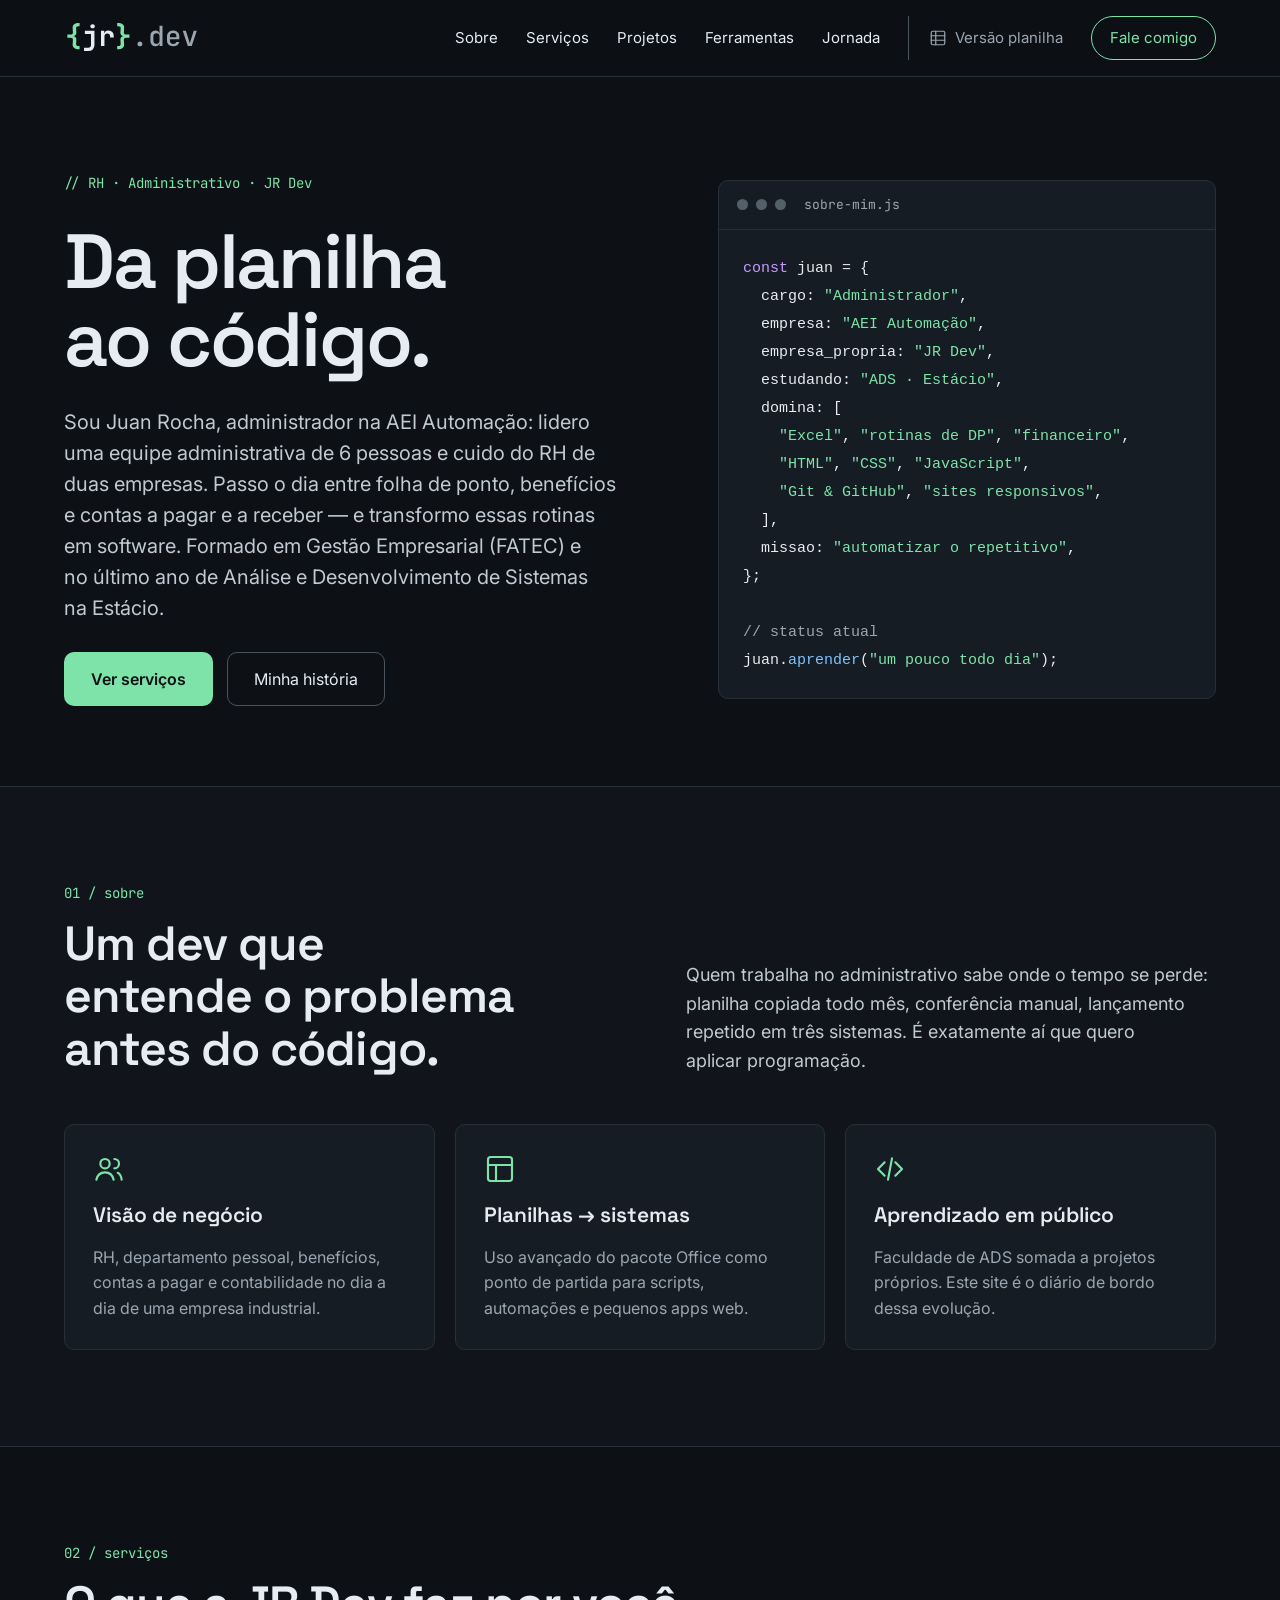
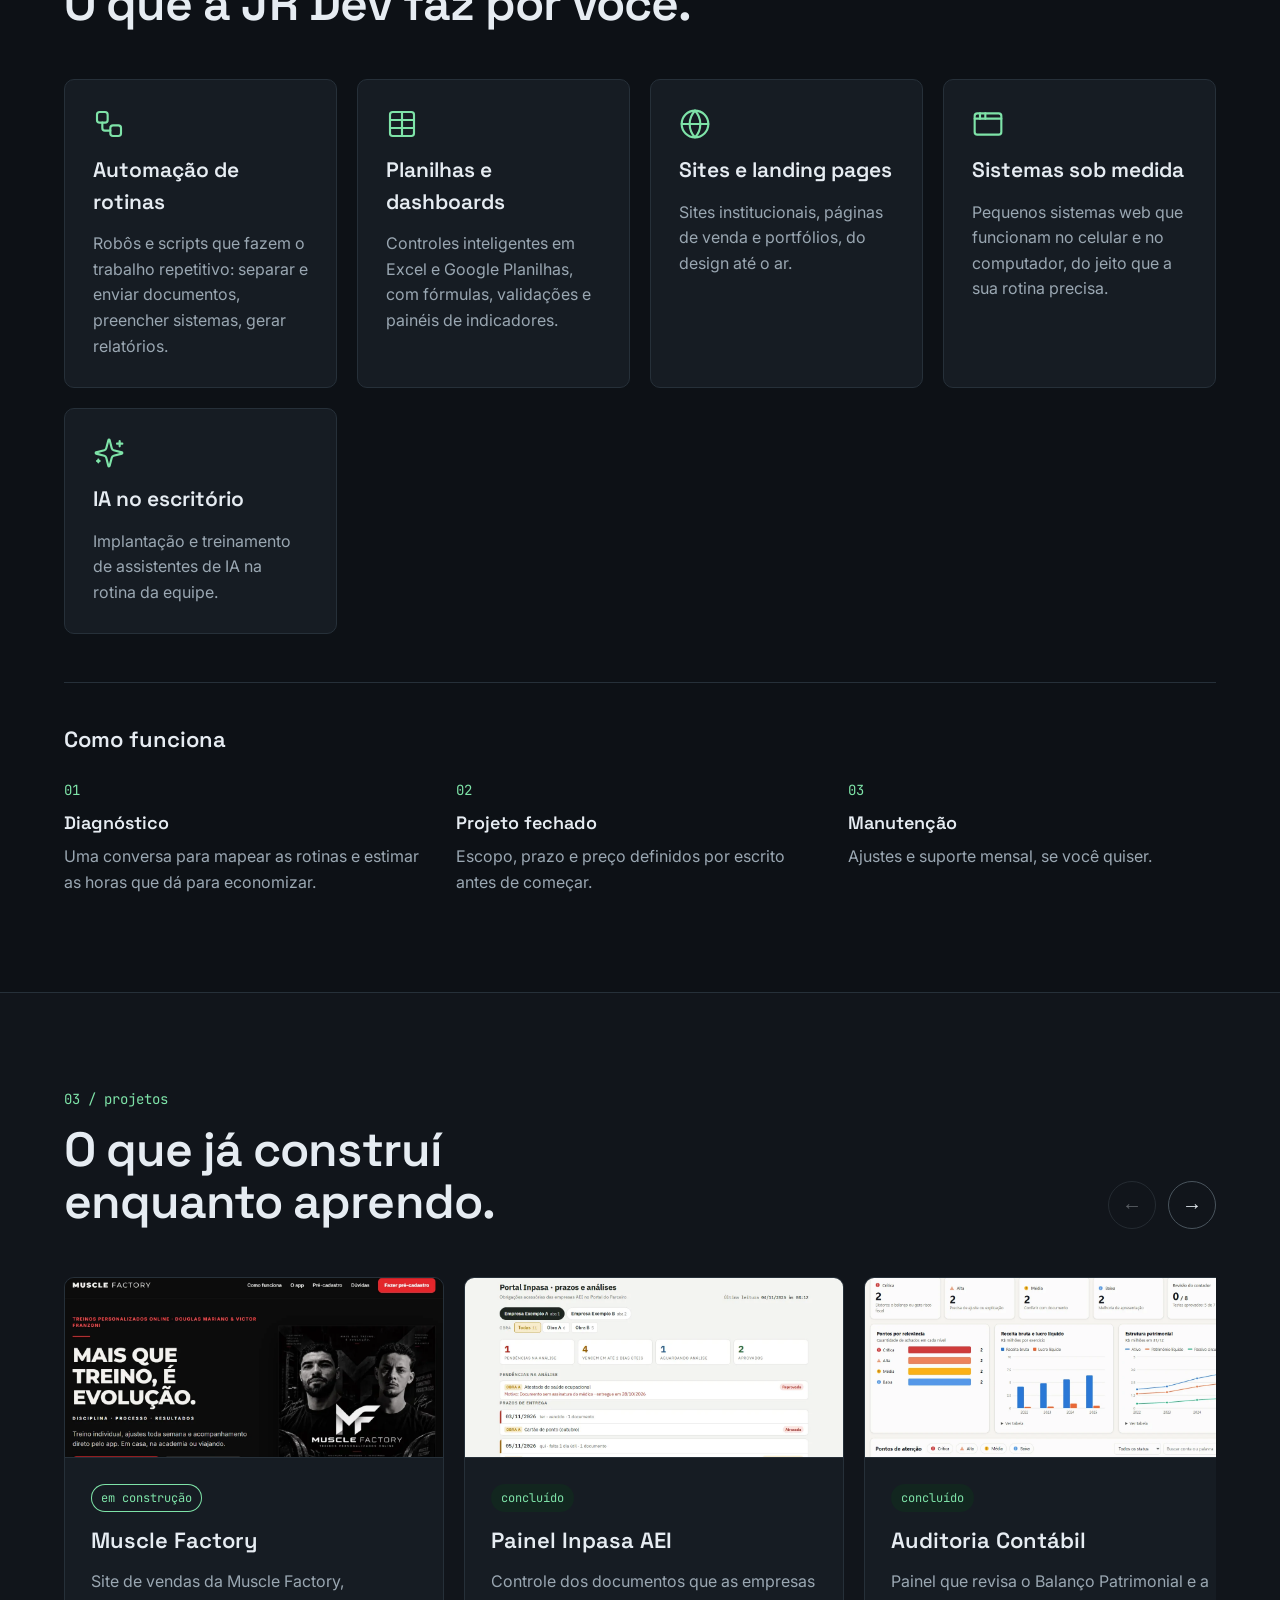
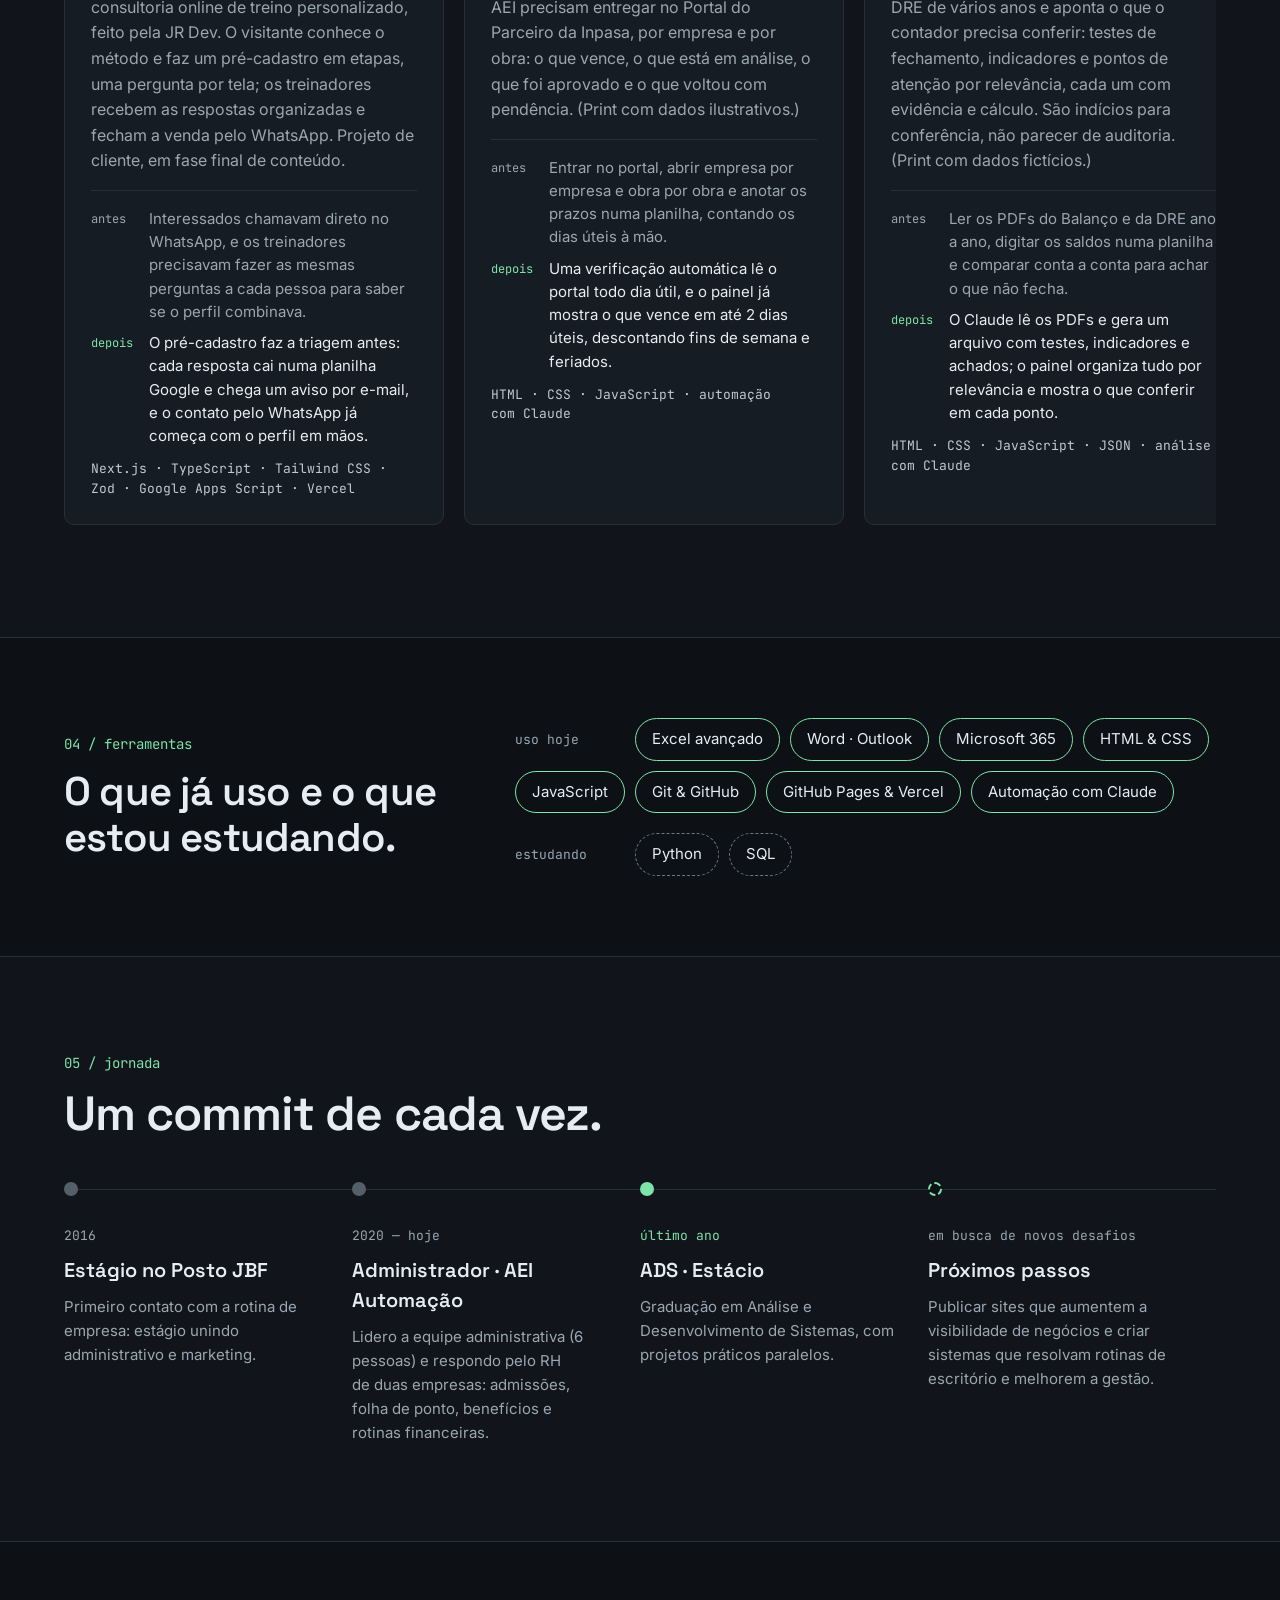
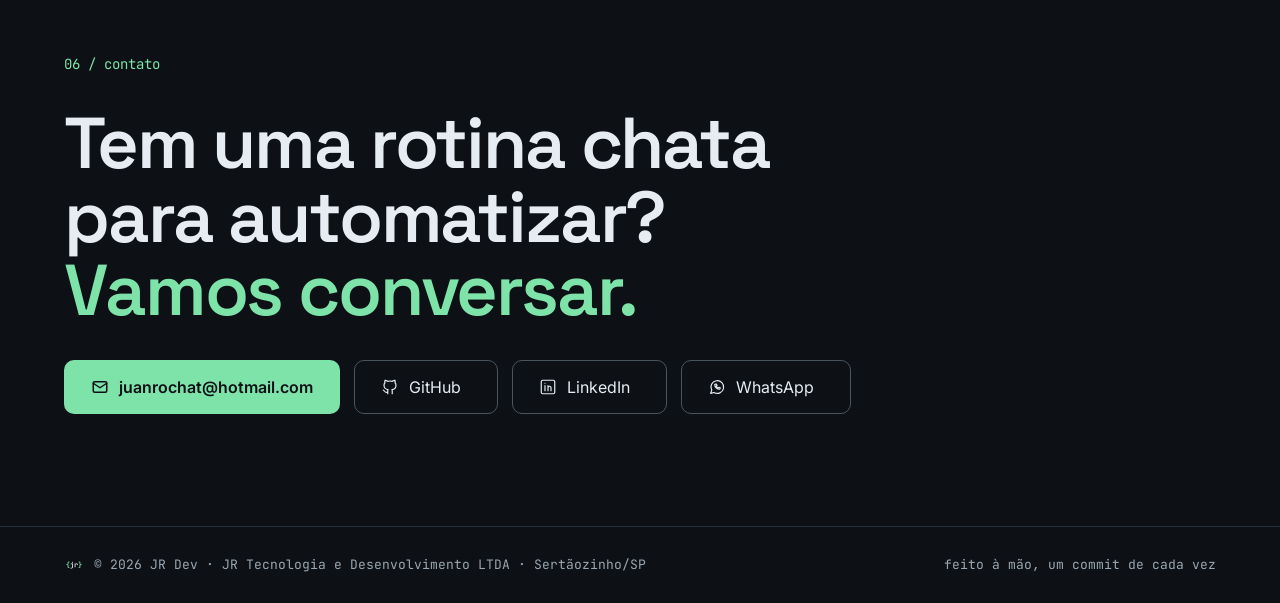
==== index.html @ 9a4207ad "content: LinkedIn de volta no contato Co-Authored-By: Claude Opus 5.5 <noreply@anthropic.com>" ====
<!doctype html>
<html lang="pt-BR">
<head>
  <meta charset="utf-8">
  <meta name="viewport" content="width=device-width, initial-scale=1">
  <title>Juan Rocha · JR Dev — Automação e sistemas</title>
  <meta name="description" content="Automações, sistemas web, sites e planilhas inteligentes para escritórios e pequenas empresas. Da planilha ao código.">
  <meta name="theme-color" content="#0D1116">

  <!-- Prévia quando o link é compartilhado (WhatsApp, LinkedIn).
       A imagem precisa de endereço completo (https://...) e ser .png ou .jpg. -->
  <meta property="og:type" content="website">
  <meta property="og:site_name" content="JR Dev">
  <meta property="og:title" content="Juan Rocha · JR Dev — Automação e sistemas">
  <meta property="og:description" content="Automações, sistemas web, sites e planilhas inteligentes para escritórios e pequenas empresas. Da planilha ao código.">
  <meta property="og:locale" content="pt_BR">
  <meta property="og:url" content="https://jrdevtecnologia.com.br/">
  <meta property="og:image" content="https://jrdevtecnologia.com.br/assets/brand/og-image-1200x630.png">
  <meta property="og:image:width" content="1200">
  <meta property="og:image:height" content="630">
  <meta property="og:image:alt" content="JR Dev — Da planilha ao código.">
  <meta name="twitter:card" content="summary_large_image">
  <meta name="twitter:title" content="Juan Rocha · JR Dev — Automação e sistemas">
  <meta name="twitter:description" content="Automações, sistemas web, sites e planilhas inteligentes para escritórios e pequenas empresas. Da planilha ao código.">
  <meta name="twitter:image" content="https://jrdevtecnologia.com.br/assets/brand/og-image-1200x630.png">
  <link rel="canonical" href="https://jrdevtecnologia.com.br/">

  <!-- Ícones da aba do navegador e da tela inicial do celular -->
  <link rel="icon" href="assets/brand/favicon.ico" sizes="any">
  <link rel="icon" href="assets/brand/favicon-32.png" type="image/png" sizes="32x32">
  <link rel="apple-touch-icon" href="assets/brand/apple-touch-icon.png">

  <!-- Fontes da marca: Space Grotesk (títulos), Inter (texto), JetBrains Mono (rótulos e código) -->
  <link rel="preconnect" href="https://fonts.googleapis.com">
  <link rel="preconnect" href="https://fonts.gstatic.com" crossorigin>
  <!-- Fontes sem travar a página: o navegador baixa o CSS das fontes "em paralelo"
       (preload) e só depois o liga como estilo (onload). Enquanto isso, o texto já
       aparece com a fonte de reserva (Segoe UI / Consolas) e troca quando a da marca chega.
       O <noscript> garante as fontes para quem navega com JavaScript desligado. -->
  <link rel="preload" as="style" href="https://fonts.googleapis.com/css2?family=Space+Grotesk:wght@600&family=Inter:wght@400;500;600&family=JetBrains+Mono:wght@400;500&display=swap" onload="this.onload=null;this.rel='stylesheet'">
  <noscript><link rel="stylesheet" href="https://fonts.googleapis.com/css2?family=Space+Grotesk:wght@600&family=Inter:wght@400;500;600&family=JetBrains+Mono:wght@400;500&display=swap"></noscript>

  <!-- Primeiro as variáveis da marca, depois os estilos que as usam -->
  <link rel="stylesheet" href="css/tokens.css">
  <link rel="stylesheet" href="css/style.css">
  <!-- defer: os scripts rodam depois que o HTML terminou de carregar,
       na ordem em que aparecem (primeiro os dados, depois o main.js) -->
  <script src="data/projetos.js" defer></script>
  <script src="js/main.js" defer></script>
</head>
<body>

  <a class="skip-link" href="#conteudo">Pular para o conteúdo</a>

  <!-- ================= NAV ================= -->
  <header class="site-header">
    <nav class="container nav" aria-label="Principal">
      <a class="logo" href="#topo">
        <img src="assets/brand/jrdev-logo-escuro.svg" alt="JR Dev" width="135" height="30">
      </a>

      <button class="nav-toggle" type="button" aria-expanded="false" aria-controls="menu" aria-label="Abrir menu">
        <svg width="22" height="22" viewBox="0 0 24 24" fill="none" stroke="currentColor" stroke-width="1.6" stroke-linecap="round" aria-hidden="true"><path d="M4 7h16M4 12h16M4 17h16"/></svg>
      </button>

      <ul class="nav-links" id="menu">
        <li><a href="#sobre">Sobre</a></li>
        <li><a href="#servicos">Serviços</a></li>
        <li><a href="#projetos">Projetos</a></li>
        <li><a href="#ferramentas">Ferramentas</a></li>
        <li><a href="#jornada">Jornada</a></li>
        <!-- Troca para a versão 2 (tema planilha). A versão 1 é sempre a padrão. -->
        <li>
          <a class="theme-switch" href="versao-2/" data-trocar-versao title="Ver o site na versão planilha (tema claro)">
            <svg width="18" height="18" viewBox="0 0 24 24" fill="none" stroke="currentColor" stroke-width="1.6" stroke-linecap="round" stroke-linejoin="round" aria-hidden="true"><rect x="3" y="3" width="18" height="18" rx="2"/><path d="M3 9h18M3 15h18M9 3v18"/></svg>
            Versão planilha
          </a>
        </li>
        <li><a class="btn-pill" href="#contato">Fale comigo</a></li>
      </ul>
    </nav>
  </header>

  <main id="conteudo">

    <!-- ================= HERO ================= -->
    <section id="topo" class="container hero" aria-labelledby="hero-title">
      <div class="hero-text">
        <p class="label">// RH · Administrativo · JR Dev</p>
        <h1 id="hero-title" class="hero-title">Da planilha<br>ao código.</h1>
        <p class="hero-lead">Sou Juan Rocha, administrador na AEI Automação: lidero uma equipe administrativa de 6 pessoas e cuido do RH de duas empresas. Passo o dia entre folha de ponto, benefícios e contas a pagar e a receber — e transformo essas rotinas em software. Formado em Gestão Empresarial (FATEC) e no último ano de Análise e Desenvolvimento de Sistemas na Estácio.</p>
        <div class="btn-row">
          <a class="btn btn-primary" href="#servicos">Ver serviços</a>
          <a class="btn btn-secondary" href="#sobre">Minha história</a>
        </div>
      </div>

      <div class="hero-code">
        <figure class="code-window" aria-label="Apresentação em formato de código JavaScript">
          <div class="code-window-bar" aria-hidden="true">
            <span class="light"></span>
            <span class="light"></span>
            <span class="light"></span>
            <span class="filename" translate="no">sobre-mim.js</span>
          </div>
<pre translate="no"><code><span class="tok-kw">const</span> juan = {
  cargo: <span class="tok-str">"Administrador"</span>,
  empresa: <span class="tok-str">"AEI Automação"</span>,
  empresa_propria: <span class="tok-str">"JR Dev"</span>,
  estudando: <span class="tok-str">"ADS · Estácio"</span>,
  domina: [
    <span class="tok-str">"Excel"</span>, <span class="tok-str">"rotinas de DP"</span>, <span class="tok-str">"financeiro"</span>,
    <span class="tok-str">"HTML"</span>, <span class="tok-str">"CSS"</span>, <span class="tok-str">"JavaScript"</span>,
    <span class="tok-str">"Git &amp; GitHub"</span>, <span class="tok-str">"sites responsivos"</span>,
  ],
  missao: <span class="tok-str">"automatizar o repetitivo"</span>,
};

<span class="tok-com">// status atual</span>
juan.<span class="tok-fn">aprender</span>(<span class="tok-str">"um pouco todo dia"</span>);</code></pre>
        </figure>
      </div>
    </section>

    <!-- ================= 01 SOBRE ================= -->
    <section id="sobre" class="section section--alt" aria-labelledby="sobre-title">
      <div class="container section-inner">
        <div class="section-head-split">
          <div class="section-head">
            <p class="label">01 / sobre</p>
            <h2 id="sobre-title" class="section-title">Um dev que entende o problema antes do código.</h2>
          </div>
          <p>Quem trabalha no administrativo sabe onde o tempo se perde: planilha copiada todo mês, conferência manual, lançamento repetido em três sistemas. É exatamente aí que quero aplicar programação.</p>
        </div>

        <div class="grid">
          <article class="card">
            <svg class="icon" width="32" height="32" viewBox="0 0 24 24" fill="none" stroke="currentColor" stroke-width="1.6" stroke-linecap="round" stroke-linejoin="round" aria-hidden="true"><circle cx="9" cy="8" r="3.5"/><path d="M2.5 20c.8-3.5 3.4-5.5 6.5-5.5s5.7 2 6.5 5.5"/><path d="M16 4.5a3.5 3.5 0 0 1 0 7"/><path d="M18.5 14.8c1.6.7 2.6 2.4 3 5.2"/></svg>
            <h3>Visão de negócio</h3>
            <p>RH, departamento pessoal, benefícios, contas a pagar e contabilidade no dia a dia de uma empresa industrial.</p>
          </article>
          <article class="card">
            <svg class="icon" width="32" height="32" viewBox="0 0 24 24" fill="none" stroke="currentColor" stroke-width="1.6" stroke-linecap="round" stroke-linejoin="round" aria-hidden="true"><rect x="3" y="3" width="18" height="18" rx="2"/><path d="M3 9h18M9 9v12"/></svg>
            <h3>Planilhas → sistemas</h3>
            <p>Uso avançado do pacote Office como ponto de partida para scripts, automações e pequenos apps web.</p>
          </article>
          <article class="card">
            <svg class="icon" width="32" height="32" viewBox="0 0 24 24" fill="none" stroke="currentColor" stroke-width="1.6" stroke-linecap="round" stroke-linejoin="round" aria-hidden="true"><path d="m8 7-5 5 5 5"/><path d="m16 7 5 5-5 5"/><path d="m13.5 4-3 16"/></svg>
            <h3>Aprendizado em público</h3>
            <p>Faculdade de ADS somada a projetos próprios. Este site é o diário de bordo dessa evolução.</p>
          </article>
        </div>
      </div>
    </section>

    <!-- ================= 02 SERVIÇOS ================= -->
    <section id="servicos" class="section" aria-labelledby="servicos-title">
      <div class="container section-inner">
        <div class="section-head">
          <p class="label">02 / serviços</p>
          <h2 id="servicos-title" class="section-title">O que a JR Dev faz por você.</h2>
        </div>

        <!-- Ícones Lucide (traço), desenhados direto no HTML -->
        <div class="grid">
          <article class="card">
            <svg class="icon" width="32" height="32" viewBox="0 0 24 24" fill="none" stroke="currentColor" stroke-width="1.6" stroke-linecap="round" stroke-linejoin="round" aria-hidden="true"><rect width="8" height="8" x="3" y="3" rx="2"/><path d="M7 11v4a2 2 0 0 0 2 2h4"/><rect width="8" height="8" x="13" y="13" rx="2"/></svg>
            <h3>Automação de rotinas</h3>
            <p>Robôs e scripts que fazem o trabalho repetitivo: separar e enviar documentos, preencher sistemas, gerar relatórios.</p>
          </article>
          <article class="card">
            <svg class="icon" width="32" height="32" viewBox="0 0 24 24" fill="none" stroke="currentColor" stroke-width="1.6" stroke-linecap="round" stroke-linejoin="round" aria-hidden="true"><path d="M12 3v18"/><rect width="18" height="18" x="3" y="3" rx="2"/><path d="M3 9h18"/><path d="M3 15h18"/></svg>
            <h3>Planilhas e dashboards</h3>
            <p>Controles inteligentes em Excel e Google Planilhas, com fórmulas, validações e painéis de indicadores.</p>
          </article>
          <article class="card">
            <svg class="icon" width="32" height="32" viewBox="0 0 24 24" fill="none" stroke="currentColor" stroke-width="1.6" stroke-linecap="round" stroke-linejoin="round" aria-hidden="true"><circle cx="12" cy="12" r="10"/><path d="M12 2a14.5 14.5 0 0 0 0 20 14.5 14.5 0 0 0 0-20"/><path d="M2 12h20"/></svg>
            <h3>Sites e landing pages</h3>
            <p>Sites institucionais, páginas de venda e portfólios, do design até o ar.</p>
          </article>
          <article class="card">
            <svg class="icon" width="32" height="32" viewBox="0 0 24 24" fill="none" stroke="currentColor" stroke-width="1.6" stroke-linecap="round" stroke-linejoin="round" aria-hidden="true"><rect x="2" y="4" width="20" height="16" rx="2"/><path d="M10 4v4"/><path d="M2 8h20"/><path d="M6 4v4"/></svg>
            <h3>Sistemas sob medida</h3>
            <p>Pequenos sistemas web que funcionam no celular e no computador, do jeito que a sua rotina precisa.</p>
          </article>
          <article class="card">
            <svg class="icon" width="32" height="32" viewBox="0 0 24 24" fill="none" stroke="currentColor" stroke-width="1.6" stroke-linecap="round" stroke-linejoin="round" aria-hidden="true"><path d="M9.937 15.5A2 2 0 0 0 8.5 14.063l-6.135-1.582a.5.5 0 0 1 0-.962L8.5 9.936A2 2 0 0 0 9.937 8.5l1.582-6.135a.5.5 0 0 1 .963 0L14.063 8.5A2 2 0 0 0 15.5 9.937l6.135 1.581a.5.5 0 0 1 0 .964L15.5 14.063a2 2 0 0 0-1.437 1.437l-1.582 6.135a.5.5 0 0 1-.963 0z"/><path d="M20 3v4"/><path d="M22 5h-4"/><path d="M4 17v2"/><path d="M5 18H3"/></svg>
            <h3>IA no escritório</h3>
            <p>Implantação e treinamento de assistentes de IA na rotina da equipe.</p>
          </article>
        </div>

        <!-- Faixa "Como funciona": 3 passos numerados -->
        <div class="steps">
          <h3 class="steps-title">Como funciona</h3>
          <ol class="steps-list">
            <li class="step">
              <span class="step-num" aria-hidden="true">01</span>
              <h4>Diagnóstico</h4>
              <p>Uma conversa para mapear as rotinas e estimar as horas que dá para economizar.</p>
            </li>
            <li class="step">
              <span class="step-num" aria-hidden="true">02</span>
              <h4>Projeto fechado</h4>
              <p>Escopo, prazo e preço definidos por escrito antes de começar.</p>
            </li>
            <li class="step">
              <span class="step-num" aria-hidden="true">03</span>
              <h4>Manutenção</h4>
              <p>Ajustes e suporte mensal, se você quiser.</p>
            </li>
          </ol>
        </div>
      </div>
    </section>

    <!-- ================= 03 PROJETOS ================= -->
    <section id="projetos" class="section section--alt" aria-labelledby="projetos-title">
      <div class="container section-inner">
        <div class="section-head-split">
          <div class="section-head">
            <p class="label">03 / projetos</p>
            <h2 id="projetos-title" class="section-title">O que já construí enquanto aprendo.</h2>
          </div>
          <!-- Botões do carrossel: começam escondidos (hidden) e o js/main.js
               mostra quando há mais cards do que cabem na tela -->
          <div class="carrossel-botoes" data-carrossel-botoes hidden>
            <button type="button" class="carrossel-botao" data-carrossel="anterior" aria-label="Projeto anterior">
              <span aria-hidden="true">←</span>
            </button>
            <button type="button" class="carrossel-botao" data-carrossel="proximo" aria-label="Próximo projeto">
              <span aria-hidden="true">→</span>
            </button>
          </div>
        </div>

        <!-- Os cards são criados pelo js/main.js a partir de data/projetos.js.
             A lista é um carrossel: rola para o lado (com o dedo, a roda do
             mouse + Shift, as setas do teclado ou os botões acima). -->
        <p class="projects-message" id="projetos-status" role="status">Carregando projetos…</p>
        <div class="carrossel" id="lista-projetos" role="region" aria-label="Projetos (role para o lado para ver todos)" tabindex="0"></div>
      </div>
    </section>

    <!-- ================= 04 FERRAMENTAS ================= -->
    <section id="ferramentas" class="section" aria-labelledby="ferramentas-title">
      <div class="container tools">
        <div class="section-head">
          <p class="label">04 / ferramentas</p>
          <h2 id="ferramentas-title" class="section-title">O que já uso e o que estou estudando.</h2>
        </div>

        <div class="chip-groups">
          <ul class="chip-row" aria-label="Uso hoje">
            <li class="chip-row-label" aria-hidden="true">uso hoje</li>
            <li class="chip chip--uso">Excel avançado</li>
            <li class="chip chip--uso">Word · Outlook</li>
            <li class="chip chip--uso">Microsoft 365</li>
            <li class="chip chip--uso">HTML &amp; CSS</li>
            <li class="chip chip--uso">JavaScript</li>
            <li class="chip chip--uso">Git &amp; GitHub</li>
            <li class="chip chip--uso">GitHub Pages &amp; Vercel</li>
            <li class="chip chip--uso">Automação com Claude</li>
          </ul>
          <ul class="chip-row" aria-label="Estudando">
            <li class="chip-row-label" aria-hidden="true">estudando</li>
            <li class="chip chip--estudando">Python</li>
            <li class="chip chip--estudando">SQL</li>
          </ul>
        </div>
      </div>
    </section>

    <!-- ================= 05 JORNADA ================= -->
    <section id="jornada" class="section section--alt" aria-labelledby="jornada-title">
      <div class="container section-inner">
        <div class="section-head">
          <p class="label">05 / jornada</p>
          <h2 id="jornada-title" class="section-title">Um commit de cada vez.</h2>
        </div>

        <!-- Classes: (nada) = passado · --atual = agora · --proximo = futuro -->
        <ol class="timeline">
          <li class="timeline-item">
            <p class="when">2016</p>
            <h3>Estágio no Posto JBF</h3>
            <p>Primeiro contato com a rotina de empresa: estágio unindo administrativo e marketing.</p>
          </li>
          <li class="timeline-item">
            <p class="when">2020 — hoje</p>
            <h3>Administrador · AEI Automação</h3>
            <p>Lidero a equipe administrativa (6 pessoas) e respondo pelo RH de duas empresas: admissões, folha de ponto, benefícios e rotinas financeiras.</p>
          </li>
          <li class="timeline-item timeline-item--atual">
            <p class="when">último ano</p>
            <h3>ADS · Estácio</h3>
            <p>Graduação em Análise e Desenvolvimento de Sistemas, com projetos práticos paralelos.</p>
          </li>
          <li class="timeline-item timeline-item--proximo">
            <p class="when">em busca de novos desafios</p>
            <h3>Próximos passos</h3>
            <p>Publicar sites que aumentem a visibilidade de negócios e criar sistemas que resolvam rotinas de escritório e melhorem a gestão.</p>
          </li>
        </ol>
      </div>
    </section>

    <!-- ================= 06 CONTATO ================= -->
    <section id="contato" class="section" aria-labelledby="contato-title">
      <div class="container contact">
        <p class="label">06 / contato</p>
        <h2 id="contato-title" class="contact-title">Tem uma rotina chata para automatizar? <span class="highlight">Vamos conversar.</span></h2>
        <div class="btn-row">
          <!-- O e-mail é trocado em um lugar só: EMAIL_CONTATO, no js/main.js -->
          <a class="btn btn-primary" href="mailto:juanrochat@hotmail.com" data-email>
            <svg width="18" height="18" viewBox="0 0 24 24" fill="none" stroke="currentColor" stroke-width="2" stroke-linecap="round" stroke-linejoin="round" aria-hidden="true"><rect x="3" y="5" width="18" height="14" rx="2"/><path d="m3 7 9 6 9-6"/></svg>
            <span data-email-texto>juanrochat@hotmail.com</span>
          </a>
          <a class="btn btn-secondary" href="https://github.com/JuanRochaz" target="_blank" rel="noopener">
            <svg width="18" height="18" viewBox="0 0 24 24" fill="none" stroke="currentColor" stroke-width="1.6" stroke-linecap="round" stroke-linejoin="round" aria-hidden="true"><path d="M9 19c-4.3 1.4-4.3-2.5-6-3m12 5v-3.5c0-1 .1-1.4-.5-2 2.8-.3 5.5-1.4 5.5-6a4.6 4.6 0 0 0-1.3-3.2 4.2 4.2 0 0 0-.1-3.2s-1.1-.3-3.5 1.3a12.3 12.3 0 0 0-6.2 0C6.5 2.8 5.4 3.1 5.4 3.1a4.2 4.2 0 0 0-.1 3.2A4.6 4.6 0 0 0 4 9.5c0 4.6 2.7 5.7 5.5 6-.6.6-.6 1.2-.5 2V21"/></svg>
            GitHub<span class="sr-only"> (abre em nova aba)</span>
          </a>
          <a class="btn btn-secondary" href="https://www.linkedin.com/in/juan-rocha-t23" target="_blank" rel="noopener">
            <svg width="18" height="18" viewBox="0 0 24 24" fill="none" stroke="currentColor" stroke-width="1.6" stroke-linecap="round" stroke-linejoin="round" aria-hidden="true"><rect x="3" y="3" width="18" height="18" rx="2"/><path d="M8 10v7M8 7v.01M12 17v-4a2 2 0 0 1 4 0v4M12 10v7"/></svg>
            LinkedIn<span class="sr-only"> (abre em nova aba)</span>
          </a>
          <!-- wa.me + 55 (Brasil) + 16 (DDD) + número, sem espaços nem traços -->
          <a class="btn btn-secondary" href="https://wa.me/5516993301305" target="_blank" rel="noopener">
            <svg width="18" height="18" viewBox="0 0 24 24" fill="none" stroke="currentColor" stroke-width="1.6" stroke-linecap="round" stroke-linejoin="round" aria-hidden="true"><path d="M3.5 20.5 5 16.2A8.5 8.5 0 1 1 8 19.3z"/><path d="M9 8.5c0 3.6 2.9 6.5 6.5 6.5l1-1.6-2-1-1 1a4.5 4.5 0 0 1-2.4-2.4l1-1-1-2z"/></svg>
            WhatsApp<span class="sr-only"> (abre em nova aba)</span>
          </a>
        </div>
      </div>
    </section>

  </main>

  <!-- ================= RODAPÉ ================= -->
  <footer class="site-footer">
    <div class="container footer-inner">
      <span class="footer-brand">
        <img src="assets/brand/jrdev-simbolo.svg" alt="" width="20" height="20">
        <span>© <span id="ano">2026</span> JR Dev · JR Tecnologia e Desenvolvimento LTDA · Sertãozinho/SP</span>
      </span>
      <span>feito à mão, um commit de cada vez</span>
    </div>
  </footer>

</body>
</html>
---- css/tokens.css ----
/* JR Dev — tokens da marca. Tema escuro é o padrão; o claro é o da versão planilha. */
:root {
  /* cores — escuro (padrão) */
  --fundo: #0D1116;
  --superficie: #161C23;
  --linha: #263039;
  --texto: #E6ECF2;
  --texto-suave: #9AA7B2;
  --menta: #7EE3A8;
  --sobre-menta: #0D1116;
  --menta-fundo: #12261F;
  --marca-texto: #3A3418;
  --erro: #F0786B;

  /* tipografia */
  --font-display: "Space Grotesk", "Segoe UI", system-ui, sans-serif;
  --font-sans: "Inter", "Segoe UI", system-ui, sans-serif;
  --font-mono: "JetBrains Mono", Consolas, ui-monospace, monospace;

  /* espaço (grade de 8) e cantos */
  --space-1: 4px;
  --space-2: 8px;
  --space-4: 16px;
  --space-6: 24px;
  --space-12: 48px;
  --radius-sm: 6px;
  --radius-md: 10px;
  --radius-lg: 14px;
}

/* tema claro — versão planilha (versao-2/) */
.tema-planilha {
  --fundo: #FFFFFF;
  --superficie: #F4F6F7;
  --linha: #D3D9DE;
  --texto: #172026;
  --texto-suave: #55626C;
  --menta: #0E7C5A;
  --sobre-menta: #FFFFFF;
  --menta-fundo: #E3F4EC;
  --marca-texto: #FFE27A;
  --erro: #B3362A;
}
---- css/style.css ----
/* =========================================================
   Portfólio Juan Rocha — estilos
   Organização:
   1. Tokens (variáveis)   2. Base   3. Utilitários
   4. Nav   5. Hero   6. Seções   7. Componentes
   8. Timeline   9. Contato / Rodapé   10. Responsivo
   ========================================================= */

/* ---------- 1. TOKENS ----------
   As cores, fontes e cantos da marca JR Dev ficam em css/tokens.css
   (carregado antes deste arquivo no HTML). Aqui só damos "apelidos"
   a essas variáveis, para o resto do CSS continuar igual.
   Regra da marca: nada de cor solta (#...) — tudo sai de tokens.css.
   color-mix() mistura duas cores da marca para criar um tom do meio. */
:root {
  /* fundos */
  --bg: var(--fundo);
  --bg-alt: color-mix(in srgb, var(--fundo) 60%, var(--superficie)); /* seções alternadas */
  --surface: var(--superficie);                                       /* cartões */
  --surface-2: color-mix(in srgb, var(--superficie) 70%, var(--linha)); /* área da imagem */
  /* bordas (linhas de 1 px, sem sombras) */
  --border: var(--linha);
  --border-card: var(--linha);
  --border-strong: color-mix(in srgb, var(--linha) 70%, var(--texto-suave));
  --border-dashed: color-mix(in srgb, var(--linha) 40%, var(--texto-suave));
  --dot: color-mix(in srgb, var(--linha) 60%, var(--texto-suave));
  /* texto */
  --text: var(--texto);
  --text-soft: color-mix(in srgb, var(--texto) 50%, var(--texto-suave));
  --text-muted: var(--texto-suave);
  /* destaque da marca */
  --accent: var(--menta);
  /* Cores de apoio FORA da paleta da marca, usadas só no realce de
     código do hero e no selo "pessoal" (o briefing pede para mantê-lo). */
  --apoio-azul: #7CC4FF;
  --apoio-azul-fundo: #1A2433;
  --apoio-roxo: #C79BFF;
  /* layout */
  --container: 1200px;
  --gutter: 24px;
  --radius-card: var(--radius-md);
  --radius-btn: var(--radius-md);
  --nav-height: 76px;

  color-scheme: dark; /* barras de rolagem e campos nativos no modo escuro */
}

/* ---------- 2. BASE ---------- */
*,
*::before,
*::after {
  box-sizing: border-box; /* largura inclui padding e borda: evita surpresas */
}

html {
  scroll-behavior: smooth;
  scroll-padding-top: var(--nav-height); /* âncoras não ficam escondidas atrás do menu fixo */
  -webkit-text-size-adjust: 100%;
}

body {
  margin: 0;
  background: var(--bg);
  color: var(--text);
  font-family: var(--font-sans);
  font-size: 16px;
  line-height: 1.5;
  -webkit-font-smoothing: antialiased;
  -webkit-tap-highlight-color: transparent;
}

h1, h2, h3, p {
  margin: 0;
}

h1, h2 {
  text-wrap: balance; /* quebra títulos de forma equilibrada */
}

/* Títulos usam a fonte de destaque da marca (Space Grotesk 600);
   o texto corrido usa Inter (definida no body por --font-sans) */
h1, h2, h3 {
  font-family: var(--font-display);
  font-weight: 600;
}

p {
  text-wrap: pretty;
}

a {
  color: var(--text);
  text-decoration: none;
  transition: color 0.15s ease, background-color 0.15s ease, border-color 0.15s ease;
  touch-action: manipulation;
}

a:hover {
  color: var(--accent);
}

/* Foco visível só para quem navega pelo teclado */
:focus-visible {
  outline: 2px solid var(--accent);
  outline-offset: 3px;
  border-radius: 4px;
}

img {
  max-width: 100%;
  height: auto;
  display: block;
}

/* Quem pede "menos movimento" no sistema não recebe animações */
@media (prefers-reduced-motion: reduce) {
  html { scroll-behavior: auto; }
  *, *::before, *::after {
    transition-duration: 0.01ms !important;
    animation-duration: 0.01ms !important;
  }
}

/* ---------- 3. UTILITÁRIOS ---------- */
.container {
  max-width: var(--container);
  margin: 0 auto;
  padding-left: var(--gutter);
  padding-right: var(--gutter);
}

.mono {
  font-family: var(--font-mono);
}

/* Esconde visualmente, mas leitores de tela ainda leem */
.sr-only {
  position: absolute;
  width: 1px;
  height: 1px;
  padding: 0;
  margin: -1px;
  overflow: hidden;
  clip: rect(0, 0, 0, 0);
  white-space: nowrap;
  border: 0;
}

/* Link "Pular para o conteúdo": aparece só ao receber foco (tecla Tab) */
.skip-link {
  position: absolute;
  left: 16px;
  top: -100px;
  z-index: 100;
  background: var(--accent);
  color: var(--sobre-menta);
  font-weight: 600;
  padding: 12px 18px;
  border-radius: var(--radius-btn);
}

.skip-link:focus {
  top: 16px;
  color: var(--sobre-menta);
}

/* ---------- 4. NAV ---------- */
.site-header {
  position: sticky;
  top: 0;
  z-index: 50;
  /* --bg com 12% de transparência: acompanha se você trocar o --bg */
  background: color-mix(in srgb, var(--bg) 88%, transparent);
  backdrop-filter: blur(10px);
  -webkit-backdrop-filter: blur(10px);
  border-bottom: 1px solid var(--border);
}

.nav {
  display: flex;
  justify-content: space-between;
  align-items: center;
  gap: 16px;
  min-height: var(--nav-height);
}

.logo {
  min-height: 44px;
  display: inline-flex;
  align-items: center;
}

/* O logo é sempre o SVG da marca (nunca texto digitado) */
.logo img {
  height: 30px;
  width: auto;
}

.nav-links {
  display: flex;
  align-items: center;
  gap: 28px;
  font-size: 15px;
  list-style: none;
  margin: 0;
  padding: 0;
}

.nav-links a:not(.btn-pill) {
  min-height: 44px;
  display: inline-flex;
  align-items: center;
}

/* Link da seção visível na tela (marcado pelo main.js) */
.nav-links a[aria-current="true"] {
  color: var(--accent);
}

/* Link "Versão planilha": discreto, separado dos links de seção */
.theme-switch {
  gap: 8px;
  color: var(--text-muted);
  padding-left: 20px !important;
  border-left: 1px solid var(--border-strong);
}

.theme-switch:hover { color: var(--accent); }

/* Em telas médias, menos espaço entre os links para tudo caber */
@media (min-width: 941px) and (max-width: 1100px) {
  .nav-links { gap: 18px; }
}

.btn-pill {
  padding: 10px 18px;
  border: 1px solid var(--accent);
  border-radius: 999px;
  color: var(--accent);
  min-height: 44px;
  display: inline-flex;
  align-items: center;
}

.btn-pill:hover {
  background: var(--accent);
  color: var(--sobre-menta);
}

/* Botão hambúrguer: escondido no desktop */
.nav-toggle {
  display: none;
  width: 44px;
  height: 44px;
  align-items: center;
  justify-content: center;
  background: transparent;
  border: 1px solid var(--border-strong);
  border-radius: var(--radius-btn);
  color: var(--text);
  cursor: pointer;
  touch-action: manipulation;
}

.nav-toggle:hover {
  border-color: var(--accent);
  color: var(--accent);
}

/* ---------- 5. HERO ---------- */
.hero {
  display: flex;
  flex-wrap: wrap;
  align-items: center;
  gap: 56px;
  padding-top: 96px;
  padding-bottom: 80px;
}

.hero-text {
  flex: 1 1 520px;
  min-width: 0;
  display: flex;
  flex-direction: column;
  gap: 28px;
}

.hero-title {
  font-size: clamp(44px, 6vw, 80px);
  line-height: 1.02;
  letter-spacing: -0.03em;
}

.hero-lead {
  font-size: 20px;
  line-height: 1.55;
  color: var(--text-soft);
  max-width: 560px;
}

.hero-code {
  flex: 1 1 420px;
  min-width: 0;
}

/* ---------- 6. SEÇÕES ---------- */
.section {
  border-top: 1px solid var(--border);
}

.section--alt {
  background: var(--bg-alt);
}

.section-inner {
  padding-top: 96px;
  padding-bottom: 96px;
  display: flex;
  flex-direction: column;
  gap: 48px;
}

.section-head {
  display: flex;
  flex-direction: column;
  gap: 14px;
  max-width: 720px;
}

/* Cabeçalho com texto ao lado (seção Sobre) */
.section-head-split {
  display: flex;
  flex-wrap: wrap;
  justify-content: space-between;
  align-items: flex-end;
  gap: 32px;
}

.section-head-split .section-head {
  flex: 1 1 420px;
  min-width: 0;
}

.section-head-split > p {
  flex: 1 1 360px;
  min-width: 0;
  font-size: 18px;
  line-height: 1.6;
  color: var(--text-soft);
}

.label {
  font-family: var(--font-mono);
  font-size: 14px;
  color: var(--accent);
}

.section-title {
  font-size: clamp(32px, 4vw, 48px);
  line-height: 1.1;
  letter-spacing: -0.02em;
}

/* ---------- 7. COMPONENTES ---------- */

/* Botões */
.btn-row {
  display: flex;
  flex-wrap: wrap;
  gap: 14px;
}

.btn {
  display: inline-flex;
  align-items: center;
  gap: 10px;
  min-height: 48px;
  padding: 14px 26px;
  border-radius: var(--radius-btn);
  font-size: 16px;
  border: 1px solid transparent;
}

.btn-primary {
  background: var(--accent);
  color: var(--sobre-menta);
  font-weight: 600;
}

.btn-primary:hover {
  color: var(--sobre-menta);
  /* menta misturado com 20% da cor do texto: fica um pouco mais claro */
  background: color-mix(in srgb, var(--accent) 80%, var(--texto));
}

.btn-secondary {
  border-color: var(--border-strong);
}

.btn-secondary:hover {
  border-color: var(--accent);
}

.btn-primary:active,
.btn-secondary:active {
  transform: translateY(1px);
}

/* Janela de código do hero */
.code-window {
  margin: 0; /* <figure> vem com margem padrão do navegador */
  background: var(--surface);
  border: 1px solid var(--border-card);
  border-radius: var(--radius-card);
  overflow: hidden;
}

.code-window-bar {
  display: flex;
  align-items: center;
  gap: 8px;
  padding: 14px 18px;
  border-bottom: 1px solid var(--border-card);
}

.code-window-bar .light {
  width: 11px;
  height: 11px;
  border-radius: 50%;
  background: var(--dot);
}

.code-window-bar .filename {
  margin-left: 10px;
  font-family: var(--font-mono);
  font-size: 13px;
  color: var(--text-muted);
}

.code-window pre {
  margin: 0;
  padding: 24px;
  font-family: var(--font-mono);
  font-size: 15px;
  line-height: 1.8;
  color: var(--text);
  white-space: pre-wrap;
  overflow-wrap: anywhere;
}

/* Cores do "realce de sintaxe" */
.tok-kw  { color: var(--apoio-roxo); } /* palavra-chave: const */
.tok-str { color: var(--accent); }     /* textos entre aspas */
.tok-fn  { color: var(--apoio-azul); } /* métodos */
.tok-com { color: var(--text-muted); } /* comentários */

/* Grades */
.grid {
  display: grid;
  gap: 20px;
  grid-template-columns: repeat(auto-fit, minmax(min(260px, 100%), 1fr));
}

.grid--projects {
  grid-template-columns: repeat(auto-fit, minmax(min(320px, 100%), 1fr));
}

/* Superfície comum a todos os cards: mude aqui e muda nos dois tipos */
.card,
.project {
  background: var(--surface);
  border: 1px solid var(--border-card);
  border-radius: var(--radius-card);
}

/* Card simples (Sobre) */
.card {
  padding: 28px;
  display: flex;
  flex-direction: column;
  gap: 14px;
}

.card h3 {
  font-size: 21px;
}

.card p {
  font-size: 16px;
  line-height: 1.6;
  color: var(--text-muted);
}

.card .icon {
  color: var(--accent);
}

/* Card de projeto */
.project {
  overflow: hidden;
  display: flex;
  flex-direction: column;
  transition: border-color 0.15s ease;
}

.project:hover,
.project:focus-within {
  border-color: var(--border-dashed);
}

.project-media {
  height: 180px;
  background: var(--surface-2);
  border-bottom: 1px solid var(--border-card);
  display: flex;
  align-items: center;
  justify-content: center;
  font-family: var(--font-mono);
  font-size: 13px;
  color: var(--text-muted);
}

.project-media img {
  width: 100%;
  height: 100%;
  object-fit: cover;
}

.project-body {
  padding: 26px;
  display: flex;
  flex-direction: column;
  gap: 12px;
  flex-grow: 1;
}

.project-body h3 {
  font-size: 22px;
  overflow-wrap: anywhere;
}

.project-body .desc {
  font-size: 16px;
  line-height: 1.6;
  color: var(--text-muted);
}

.project-body .desc {
  display: flex;
  flex-direction: column;
  gap: 16px;
}

/* Antes (à mão) x depois (com automação), separados por uma linha */
.antes-depois {
  margin: 0;
  padding-top: 16px;
  border-top: 1px solid var(--border);
  display: grid;
  grid-template-columns: auto 1fr;
  gap: 8px 16px;
  font-size: 15px;
  line-height: 1.55;
}

.antes-depois dt {
  font-family: var(--font-mono);
  font-size: 12px;
  padding-top: 3px; /* alinha o rótulo com a 1ª linha do texto */
}

.antes-depois dd { margin: 0; }

.antes-depois-antes { color: var(--text-muted); }
.antes-depois-depois { color: var(--accent); }
.antes-depois-depois + dd { color: var(--text); }

.project-body .tech {
  font-family: var(--font-mono);
  font-size: 13px;
  color: var(--text-soft);
}

.project-links {
  display: flex;
  flex-wrap: wrap;
  gap: 18px;
  margin-top: auto; /* empurra os links para o fim do card */
  padding-top: 6px;
  font-family: var(--font-mono);
  font-size: 14px;
}

.project-links a {
  min-height: 44px;
  display: inline-flex;
  align-items: center;
  gap: 6px;
  color: var(--accent);
}

.project-links a:hover {
  text-decoration: underline;
  text-underline-offset: 4px;
}

/* Carrossel de projetos
   É uma fila de cards que rola para o lado. "scroll-snap" faz a
   rolagem sempre parar com um card encostado na borda esquerda,
   em vez de parar no meio de um card. Funciona até sem JavaScript. */
.carrossel {
  display: flex;
  gap: 20px;
  overflow-x: auto;              /* rolagem horizontal */
  scroll-snap-type: x mandatory; /* "encaixa" em cada card */
  overscroll-behavior-x: contain;
  padding-bottom: 16px;          /* espaço para a barra de rolagem */
  scrollbar-width: thin;
  scrollbar-color: var(--border-strong) transparent;
}

.carrossel > .project {
  /* cada card tem 380px, ou 85% da largura no celular
     (assim aparece um pedaço do próximo card, convidando a rolar) */
  flex: 0 0 min(380px, 85%);
  scroll-snap-align: start;
}

.carrossel-botoes {
  display: flex;
  gap: 12px;
}

.carrossel-botoes[hidden] {
  display: none;
}

.carrossel-botao {
  width: 48px;
  height: 48px;
  display: inline-flex;
  align-items: center;
  justify-content: center;
  border-radius: 999px;
  border: 1px solid var(--border-strong);
  background: transparent;
  color: var(--text);
  font-size: 20px;
  cursor: pointer;
}

.carrossel-botao:hover:not(:disabled) {
  border-color: var(--accent);
  color: var(--accent);
}

/* No começo da fila o "←" fica apagado; no fim, o "→" */
.carrossel-botao:disabled {
  opacity: 0.35;
  cursor: default;
}

/* Quem pediu menos animação no sistema não vê a rolagem suave */
@media (prefers-reduced-motion: no-preference) {
  .carrossel { scroll-behavior: smooth; }
}

.projects-message {
  color: var(--text-muted);
  font-family: var(--font-mono);
  font-size: 14px;
}

/* Selos de status */
.badge {
  align-self: flex-start;
  font-family: var(--font-mono);
  font-size: 12px;
  padding: 5px 10px;
  border-radius: 999px;
}

.badge--concluido  { background: var(--menta-fundo); color: var(--menta); }
.badge--construcao { background: transparent; color: var(--menta); box-shadow: inset 0 0 0 1px var(--menta); }
.badge--ideia      { background: var(--marca-texto); color: var(--texto); }
.badge--pessoal    { background: var(--apoio-azul-fundo); color: var(--apoio-azul); }

/* Ferramentas (chips) */
.tools {
  display: flex;
  flex-wrap: wrap;
  align-items: center;
  gap: 40px;
  padding-top: 80px;
  padding-bottom: 80px;
}

.tools .section-head {
  flex: 1 1 320px;
  min-width: 0;
}

.tools .section-title {
  font-size: clamp(28px, 3.4vw, 40px);
  line-height: 1.15;
}

.chip-groups {
  flex: 2 1 520px;
  min-width: 0;
  display: flex;
  flex-direction: column;
  gap: 20px;
}

.chip-row {
  display: flex;
  flex-wrap: wrap;
  align-items: center;
  gap: 10px;
  list-style: none;
  margin: 0;
  padding: 0;
}

.chip-row-label {
  width: 110px;
  font-family: var(--font-mono);
  font-size: 13px;
  color: var(--text-muted);
}

.chip {
  padding: 9px 16px;
  border-radius: 999px;
  font-size: 15px;
}

.chip--uso       { border: 1px solid var(--accent); }
.chip--estudando { border: 1px dashed var(--border-dashed); }

/* Serviços: os cartões reaproveitam .card; aqui só a faixa "Como funciona" */
.steps {
  border-top: 1px solid var(--border);
  padding-top: 40px;
  display: flex;
  flex-direction: column;
  gap: 24px;
}

.steps-title {
  font-size: 22px;
}

.steps-list {
  display: grid;
  gap: 24px;
  grid-template-columns: repeat(auto-fit, minmax(min(260px, 100%), 1fr));
  list-style: none;
  margin: 0;
  padding: 0;
}

.step {
  display: flex;
  flex-direction: column;
  gap: 8px;
}

/* Número do passo em mono: 01, 02, 03 */
.step-num {
  font-family: var(--font-mono);
  font-size: 14px;
  color: var(--accent);
}

.step h4 {
  margin: 0;
  font-family: var(--font-display);
  font-weight: 600;
  font-size: 18px;
}

.step p {
  font-size: 16px;
  line-height: 1.6;
  color: var(--text-muted);
}

/* ---------- 8. TIMELINE ---------- */
.timeline {
  display: grid;
  grid-template-columns: repeat(auto-fit, minmax(240px, 1fr));
  row-gap: 48px; /* espaço quando os itens quebram em duas fileiras */
  list-style: none;
  margin: 0;
  padding: 0;
}

/* Cada item desenha o seu pedaço da linha. Assim, se a timeline
   quebrar em duas fileiras, a 2ª fileira também tem linha e a
   bolinha não cai em cima do texto de cima. */
.timeline-item {
  position: relative;
  border-top: 1px solid var(--border-card);
  padding: 36px 24px 0 0;
  display: flex;
  flex-direction: column;
  gap: 10px;
}

/* A bolinha fica "em cima" da linha da timeline */
.timeline-item::before {
  content: "";
  position: absolute;
  top: -8px;
  left: 0;
  width: 14px;
  height: 14px;
  border-radius: 50%;
  background: var(--dot);
}

.timeline-item--atual::before  { background: var(--accent); }
.timeline-item--proximo::before {
  background: var(--bg);
  border: 2px dashed var(--accent);
}

.timeline-item .when {
  font-family: var(--font-mono);
  font-size: 13px;
  color: var(--text-muted);
}

.timeline-item--atual .when { color: var(--accent); }

.timeline-item h3 { font-size: 20px; }

.timeline-item p:last-child {
  font-size: 15px;
  line-height: 1.6;
  color: var(--text-muted);
}

/* ---------- 9. CONTATO / RODAPÉ ---------- */
.contact {
  padding-top: 112px;
  padding-bottom: 112px;
  display: flex;
  flex-direction: column;
  align-items: flex-start;
  gap: 32px;
}

.contact-title {
  font-size: clamp(40px, 6vw, 72px);
  line-height: 1.02;
  letter-spacing: -0.03em;
  max-width: 900px;
}

.contact-title .highlight { color: var(--accent); }

.site-footer {
  border-top: 1px solid var(--border);
}

/* Símbolo da marca (20 px) antes do texto do rodapé */
.footer-brand {
  display: inline-flex;
  align-items: center;
  gap: 10px;
}

.footer-brand img {
  width: 20px;
  height: 20px;
}

.footer-inner {
  display: flex;
  flex-wrap: wrap;
  justify-content: space-between;
  align-items: center;
  gap: 12px;
  padding-top: 28px;
  padding-bottom: 28px;
  font-family: var(--font-mono);
  font-size: 13px;
  color: var(--text-muted);
}

/* ---------- 10. RESPONSIVO ---------- */
/* Menu hambúrguer até 940px: com o link "Serviços", os 7 itens
   não cabem numa linha só em telas de tablet */
@media (max-width: 940px) {
  .nav-toggle { display: inline-flex; }

  /* Menu vira um painel que abre embaixo do cabeçalho */
  .nav-links {
    display: none;
    position: absolute;
    top: 100%;
    left: 0;
    right: 0;
    flex-direction: column;
    align-items: stretch;
    gap: 4px;
    padding: 12px var(--gutter) 20px;
    background: var(--bg);
    border-bottom: 1px solid var(--border);
  }

  .nav-links.is-open { display: flex; }

  .nav-links a:not(.btn-pill) { padding: 0 4px; }
  /* no menu do celular o separador vira uma linha em cima */
  .theme-switch {
    border-left: 0;
    border-top: 1px solid var(--border);
    padding-left: 4px !important;
    margin-top: 4px;
  }
  .btn-pill { justify-content: center; margin-top: 8px; }
}

@media (max-width: 720px) {
  :root { --nav-height: 68px; }

  .hero { padding-top: 56px; padding-bottom: 64px; gap: 40px; }
  .hero-lead { font-size: 18px; }
  .section-inner { padding-top: 72px; padding-bottom: 72px; gap: 36px; }
  .tools { padding-top: 64px; padding-bottom: 64px; }
  .contact { padding-top: 80px; padding-bottom: 80px; }

  .code-window pre { font-size: 13.5px; padding: 20px; }

  .chip-row-label { width: 100%; }

  /* Timeline vertical no celular */
  .timeline {
    border-left: 1px solid var(--border-card);
    gap: 32px;
    margin-left: 7px;
  }

  .timeline-item { border-top: 0; padding: 0 0 0 28px; }
  .timeline-item::before { top: 4px; left: -8px; }
}
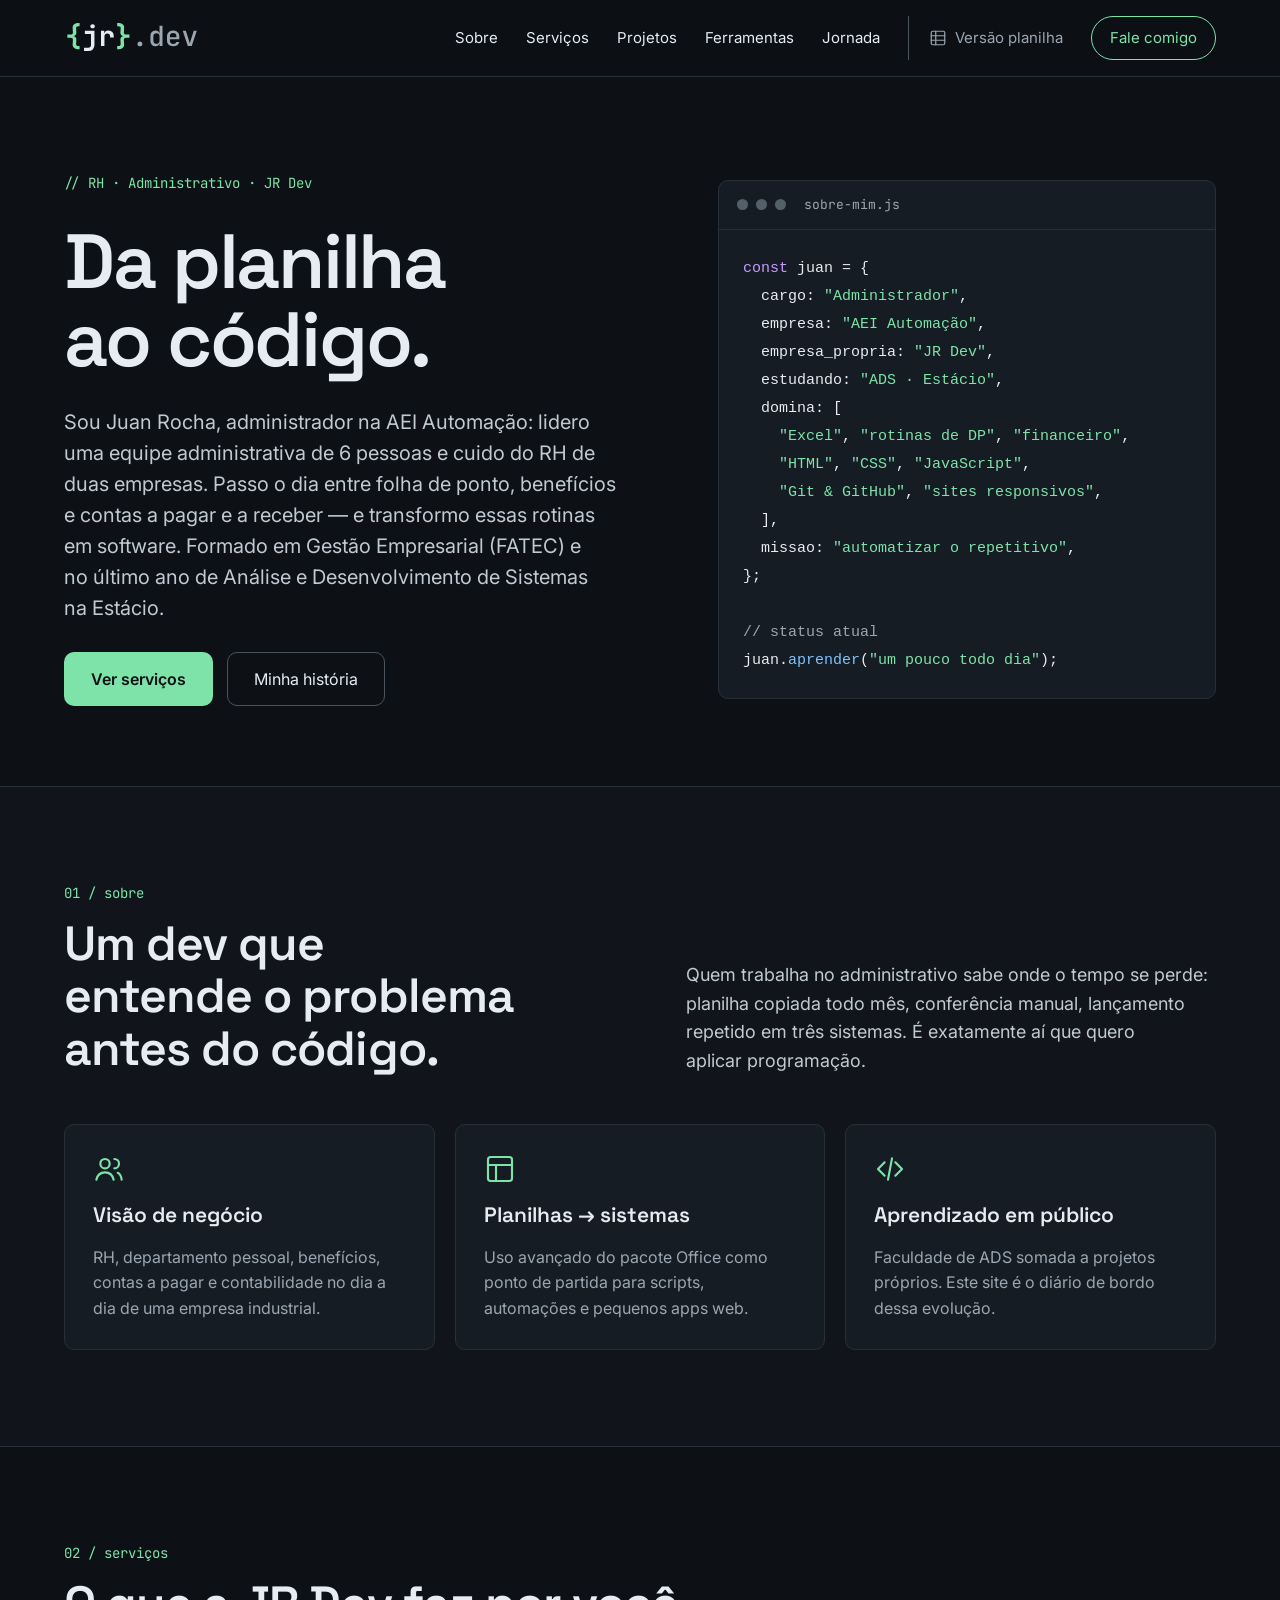
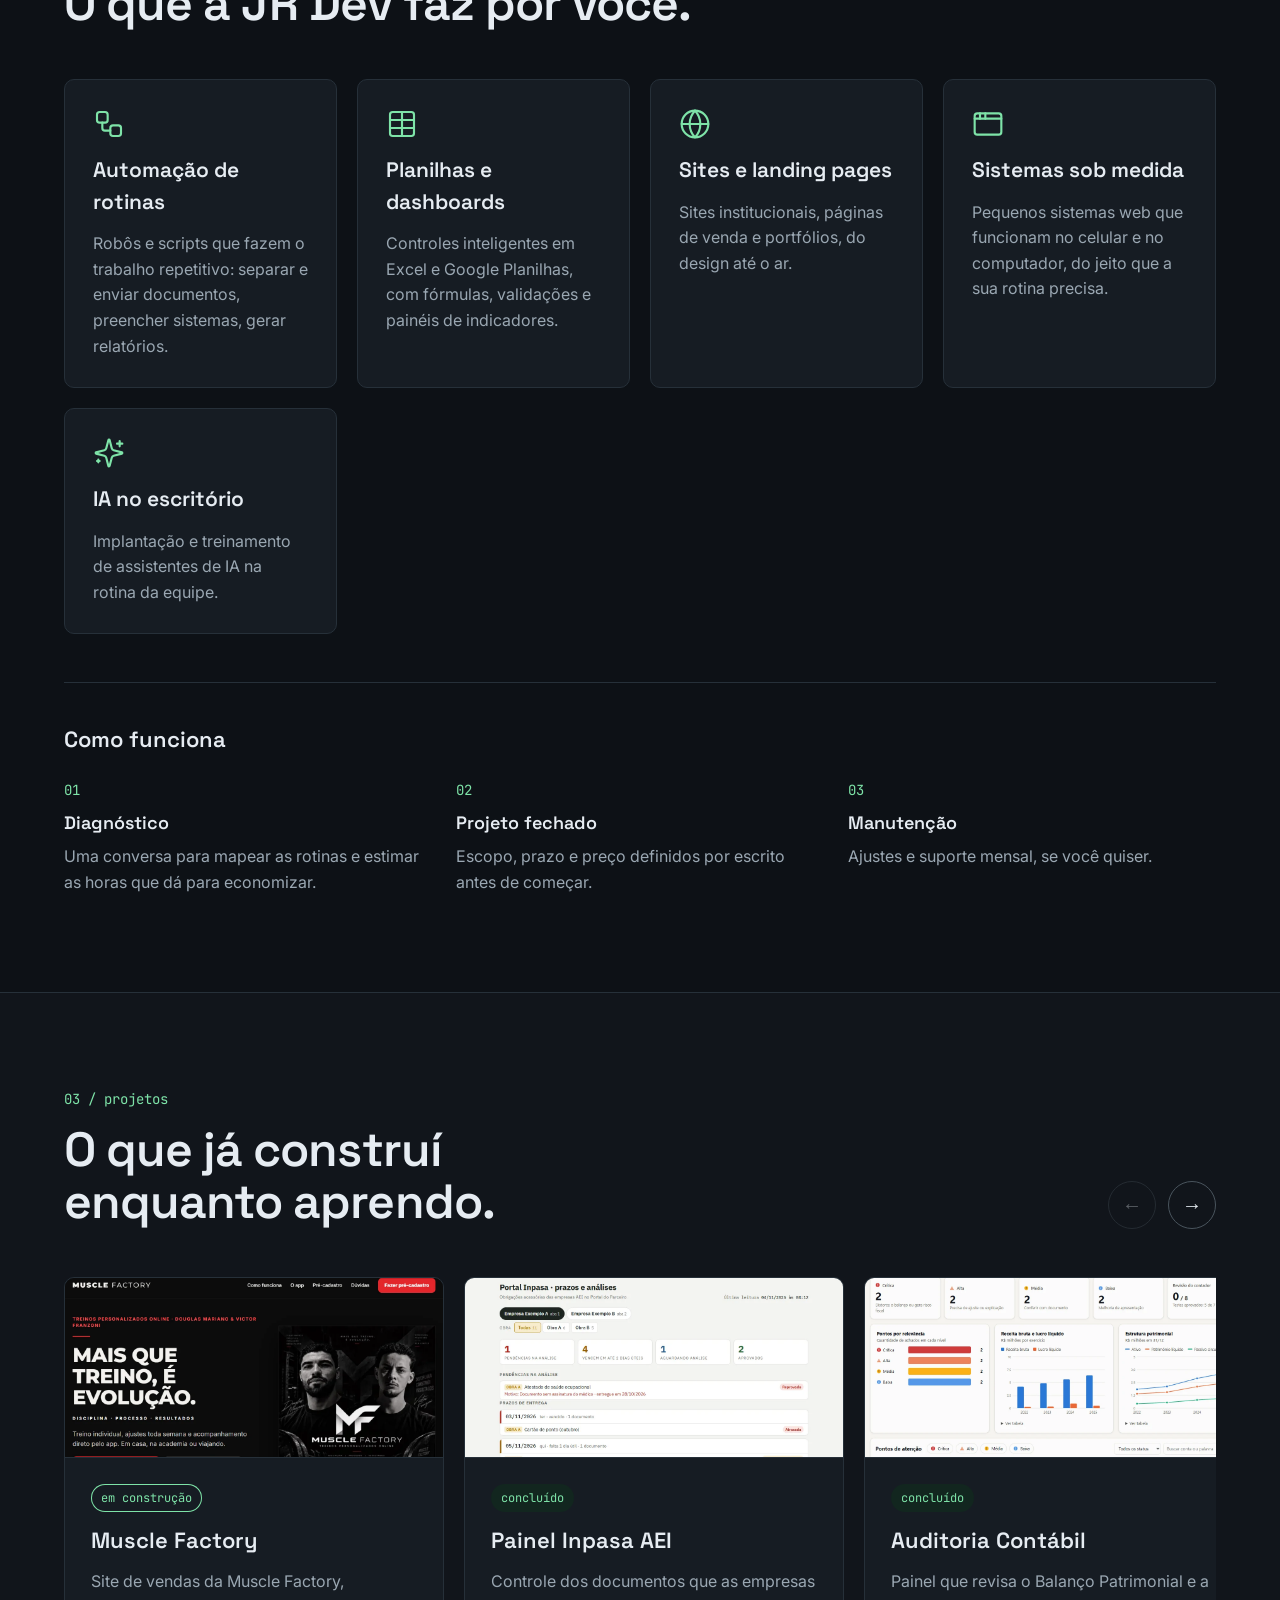
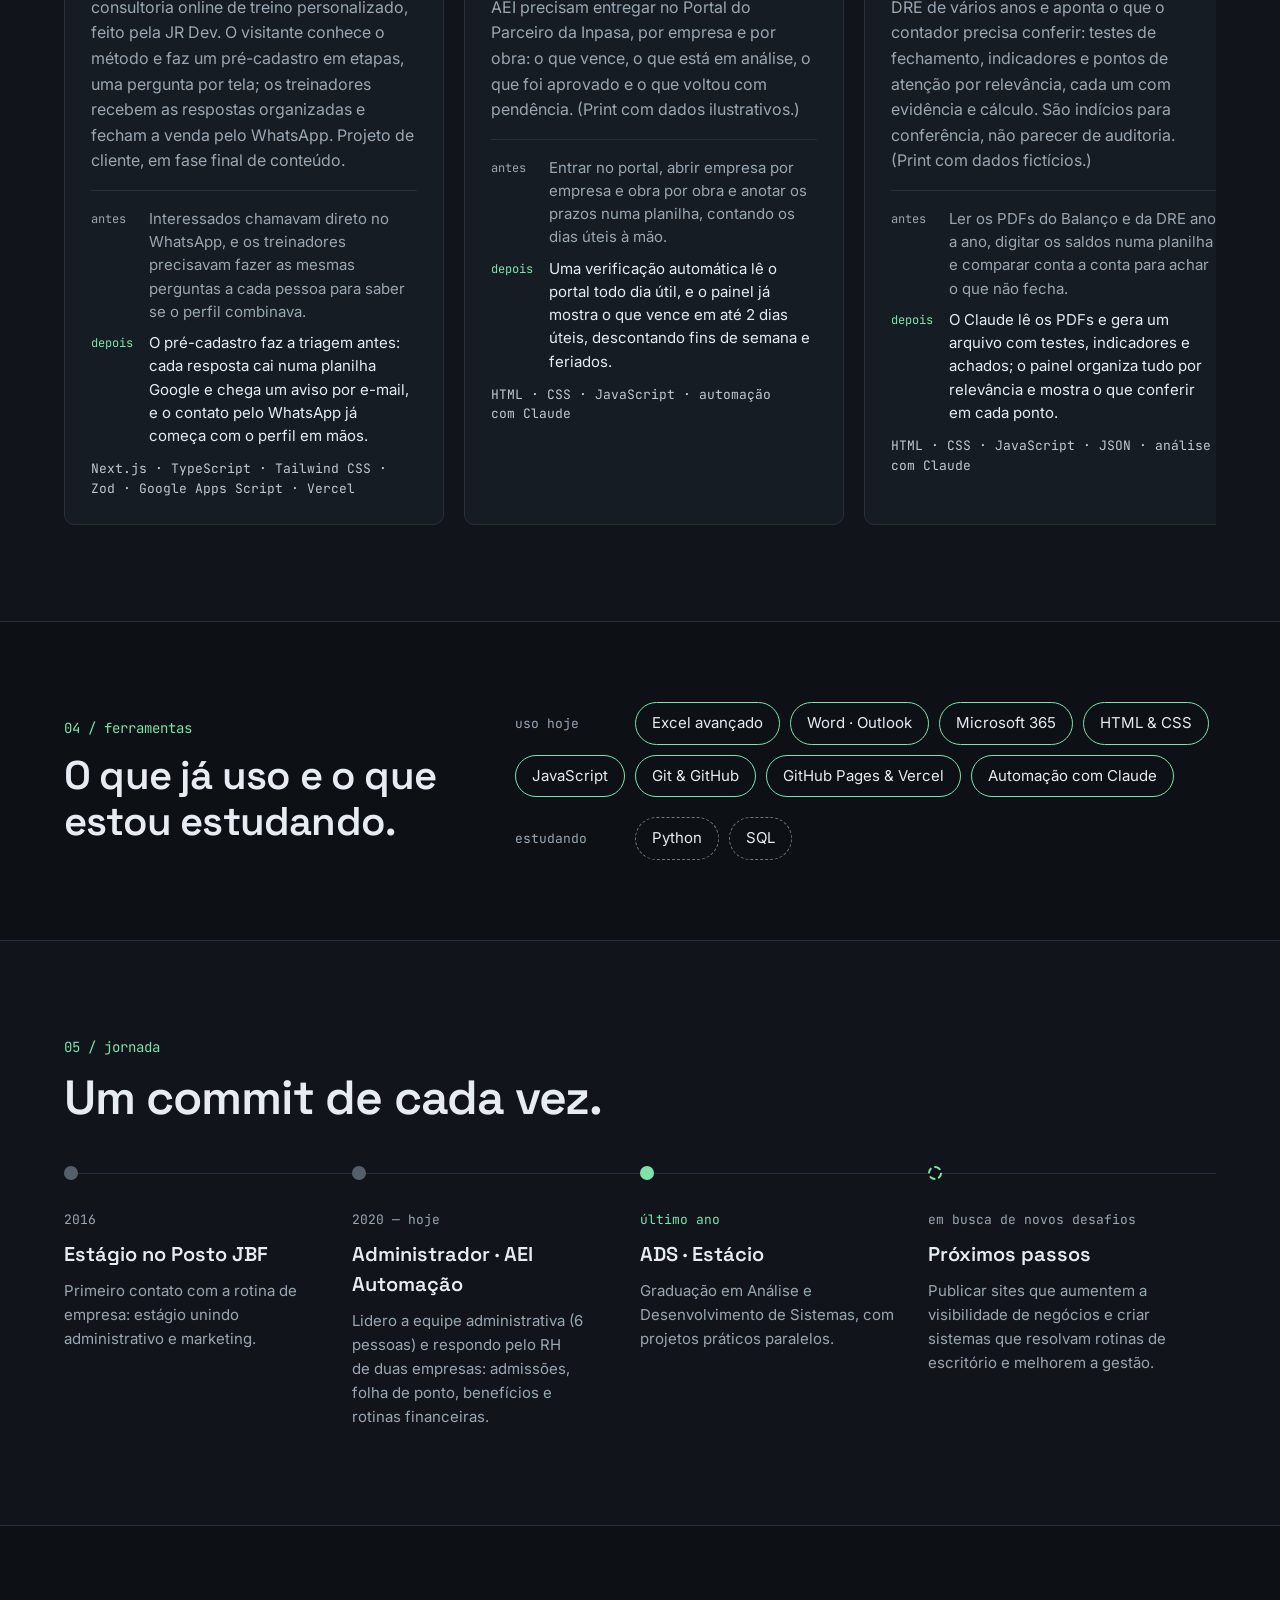
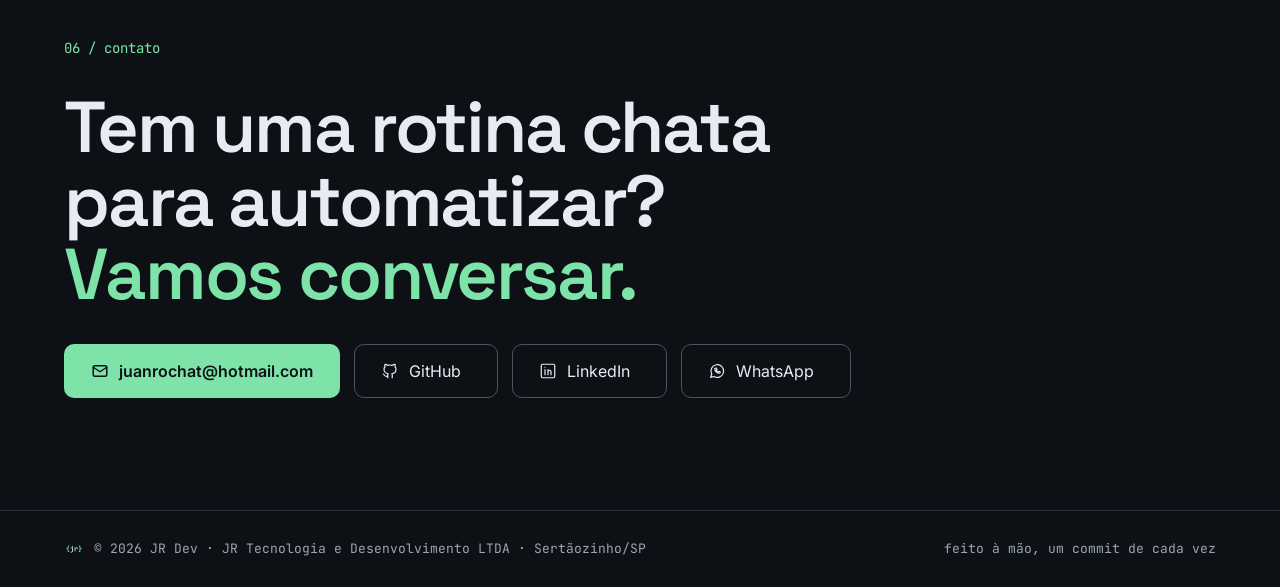
==== commit 2fed09a7: "feat: carrossel com arrastar (Swiper) e sem o Projeto-Mario Co-Authored-By: Claude Opus 5.5 <noreply" ====
--- a/index.html
+++ b/index.html
@@ -41,10 +41,13 @@
   <noscript><link rel="stylesheet" href="https://fonts.googleapis.com/css2?family=Space+Grotesk:wght@600&family=Inter:wght@400;500;600&family=JetBrains+Mono:wght@400;500&display=swap"></noscript>
 
   <!-- Primeiro as variáveis da marca, depois os estilos que as usam -->
+  <!-- Swiper: biblioteca do carrossel de projetos (a mesma usada no AluraBooks) -->
+  <link rel="stylesheet" href="https://cdn.jsdelivr.net/npm/swiper@11.1.14/swiper-bundle.min.css">
   <link rel="stylesheet" href="css/tokens.css">
   <link rel="stylesheet" href="css/style.css">
   <!-- defer: os scripts rodam depois que o HTML terminou de carregar,
        na ordem em que aparecem (primeiro os dados, depois o main.js) -->
+  <script src="https://cdn.jsdelivr.net/npm/swiper@11.1.14/swiper-bundle.min.js" defer></script>
   <script src="data/projetos.js" defer></script>
   <script src="js/main.js" defer></script>
 </head>
@@ -235,10 +238,13 @@
         </div>
 
         <!-- Os cards são criados pelo js/main.js a partir de data/projetos.js.
-             A lista é um carrossel: rola para o lado (com o dedo, a roda do
-             mouse + Shift, as setas do teclado ou os botões acima). -->
+             A lista é um carrossel feito com o Swiper: dá para arrastar com o
+             mouse ou o dedo, usar as setas do teclado ou os botões acima.
+             Estrutura que o Swiper pede: .swiper > .swiper-wrapper > .swiper-slide -->
         <p class="projects-message" id="projetos-status" role="status">Carregando projetos…</p>
-        <div class="carrossel" id="lista-projetos" role="region" aria-label="Projetos (role para o lado para ver todos)" tabindex="0"></div>
+        <div class="carrossel swiper" role="region" aria-label="Projetos (arraste para o lado para ver todos)">
+          <div class="swiper-wrapper" id="lista-projetos"></div>
+        </div>
       </div>
     </section>
 
@@ -320,7 +326,7 @@
             <svg width="18" height="18" viewBox="0 0 24 24" fill="none" stroke="currentColor" stroke-width="1.6" stroke-linecap="round" stroke-linejoin="round" aria-hidden="true"><path d="M9 19c-4.3 1.4-4.3-2.5-6-3m12 5v-3.5c0-1 .1-1.4-.5-2 2.8-.3 5.5-1.4 5.5-6a4.6 4.6 0 0 0-1.3-3.2 4.2 4.2 0 0 0-.1-3.2s-1.1-.3-3.5 1.3a12.3 12.3 0 0 0-6.2 0C6.5 2.8 5.4 3.1 5.4 3.1a4.2 4.2 0 0 0-.1 3.2A4.6 4.6 0 0 0 4 9.5c0 4.6 2.7 5.7 5.5 6-.6.6-.6 1.2-.5 2V21"/></svg>
             GitHub<span class="sr-only"> (abre em nova aba)</span>
           </a>
-          <a class="btn btn-secondary" href="https://www.linkedin.com/in/juan-rocha-t23" target="_blank" rel="noopener">
+          <a class="btn btn-secondary" href="https://www.linkedin.com/in/juanrochaz" target="_blank" rel="noopener">
             <svg width="18" height="18" viewBox="0 0 24 24" fill="none" stroke="currentColor" stroke-width="1.6" stroke-linecap="round" stroke-linejoin="round" aria-hidden="true"><rect x="3" y="3" width="18" height="18" rx="2"/><path d="M8 10v7M8 7v.01M12 17v-4a2 2 0 0 1 4 0v4M12 10v7"/></svg>
             LinkedIn<span class="sr-only"> (abre em nova aba)</span>
           </a>
--- a/css/style.css
+++ b/css/style.css
@@ -605,23 +605,31 @@
 }
 
 /* Carrossel de projetos
-   É uma fila de cards que rola para o lado. "scroll-snap" faz a
-   rolagem sempre parar com um card encostado na borda esquerda,
-   em vez de parar no meio de um card. Funciona até sem JavaScript. */
+   Quem move a fila é o Swiper (js/main.js). Cada card tem 380px, ou 85%
+   da largura no celular: assim aparece um pedaço do próximo card,
+   convidando a arrastar. */
 .carrossel {
-  display: flex;
+  /* o CSS do Swiper centraliza com margem automática; sem esta linha,
+     no celular a fila ficaria mais larga que a tela */
+  width: 100%;
+}
+
+.carrossel .project {
+  width: min(380px, 85%);
+  height: auto;      /* todos os cards com a altura do mais alto */
+}
+
+/* Plano B: se o Swiper não carregar, a fila rola para o lado
+   com o dedo ou a barra de rolagem, como antes. */
+.carrossel:not(.swiper-initialized) {
+  overflow-x: auto;
+  scroll-snap-type: x mandatory;
+  padding-bottom: 16px;
+}
+.carrossel:not(.swiper-initialized) .swiper-wrapper {
   gap: 20px;
-  overflow-x: auto;              /* rolagem horizontal */
-  scroll-snap-type: x mandatory; /* "encaixa" em cada card */
-  overscroll-behavior-x: contain;
-  padding-bottom: 16px;          /* espaço para a barra de rolagem */
-  scrollbar-width: thin;
-  scrollbar-color: var(--border-strong) transparent;
-}
-
-.carrossel > .project {
-  /* cada card tem 380px, ou 85% da largura no celular
-     (assim aparece um pedaço do próximo card, convidando a rolar) */
+}
+.carrossel:not(.swiper-initialized) .project {
   flex: 0 0 min(380px, 85%);
   scroll-snap-align: start;
 }
@@ -655,15 +663,12 @@
 }
 
 /* No começo da fila o "←" fica apagado; no fim, o "→" */
-.carrossel-botao:disabled {
+.carrossel-botao:disabled,
+.carrossel-botao.swiper-button-disabled {
   opacity: 0.35;
   cursor: default;
 }
 
-/* Quem pediu menos animação no sistema não vê a rolagem suave */
-@media (prefers-reduced-motion: no-preference) {
-  .carrossel { scroll-behavior: smooth; }
-}
 
 .projects-message {
   color: var(--text-muted);
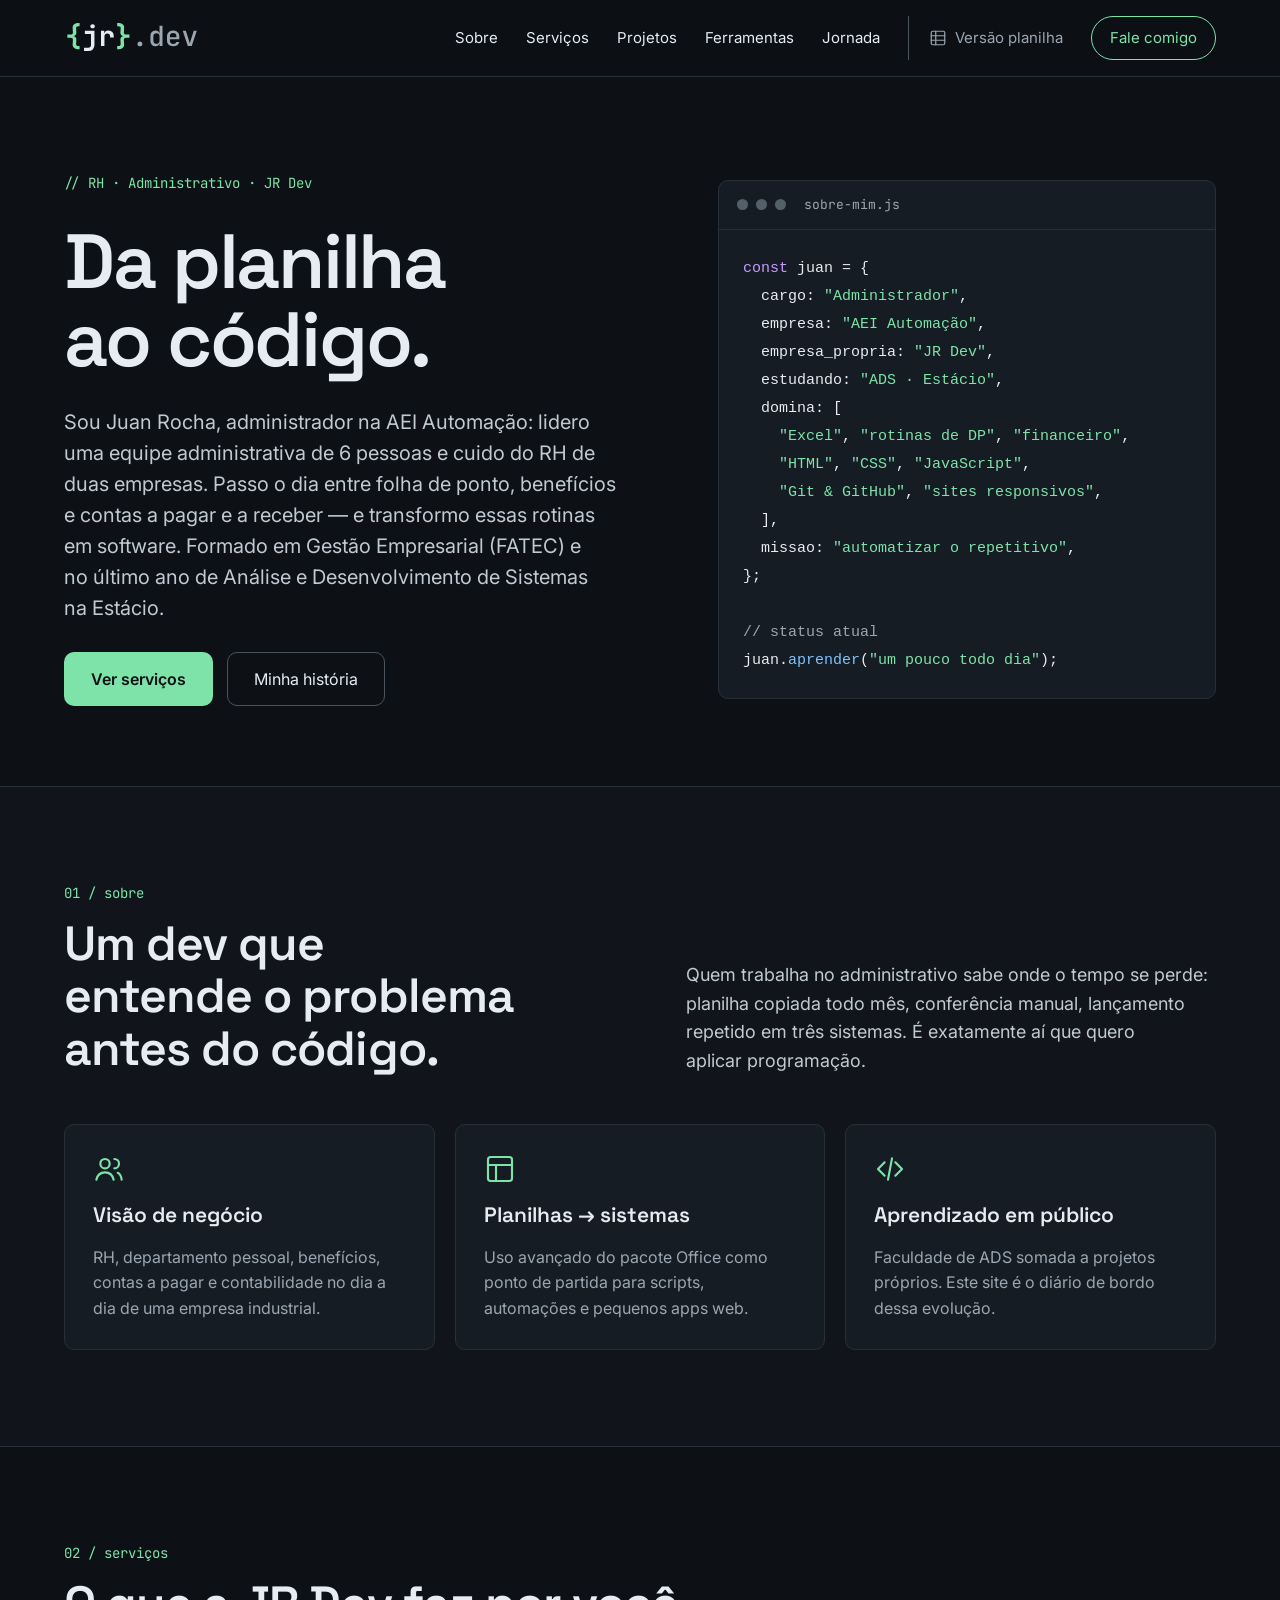
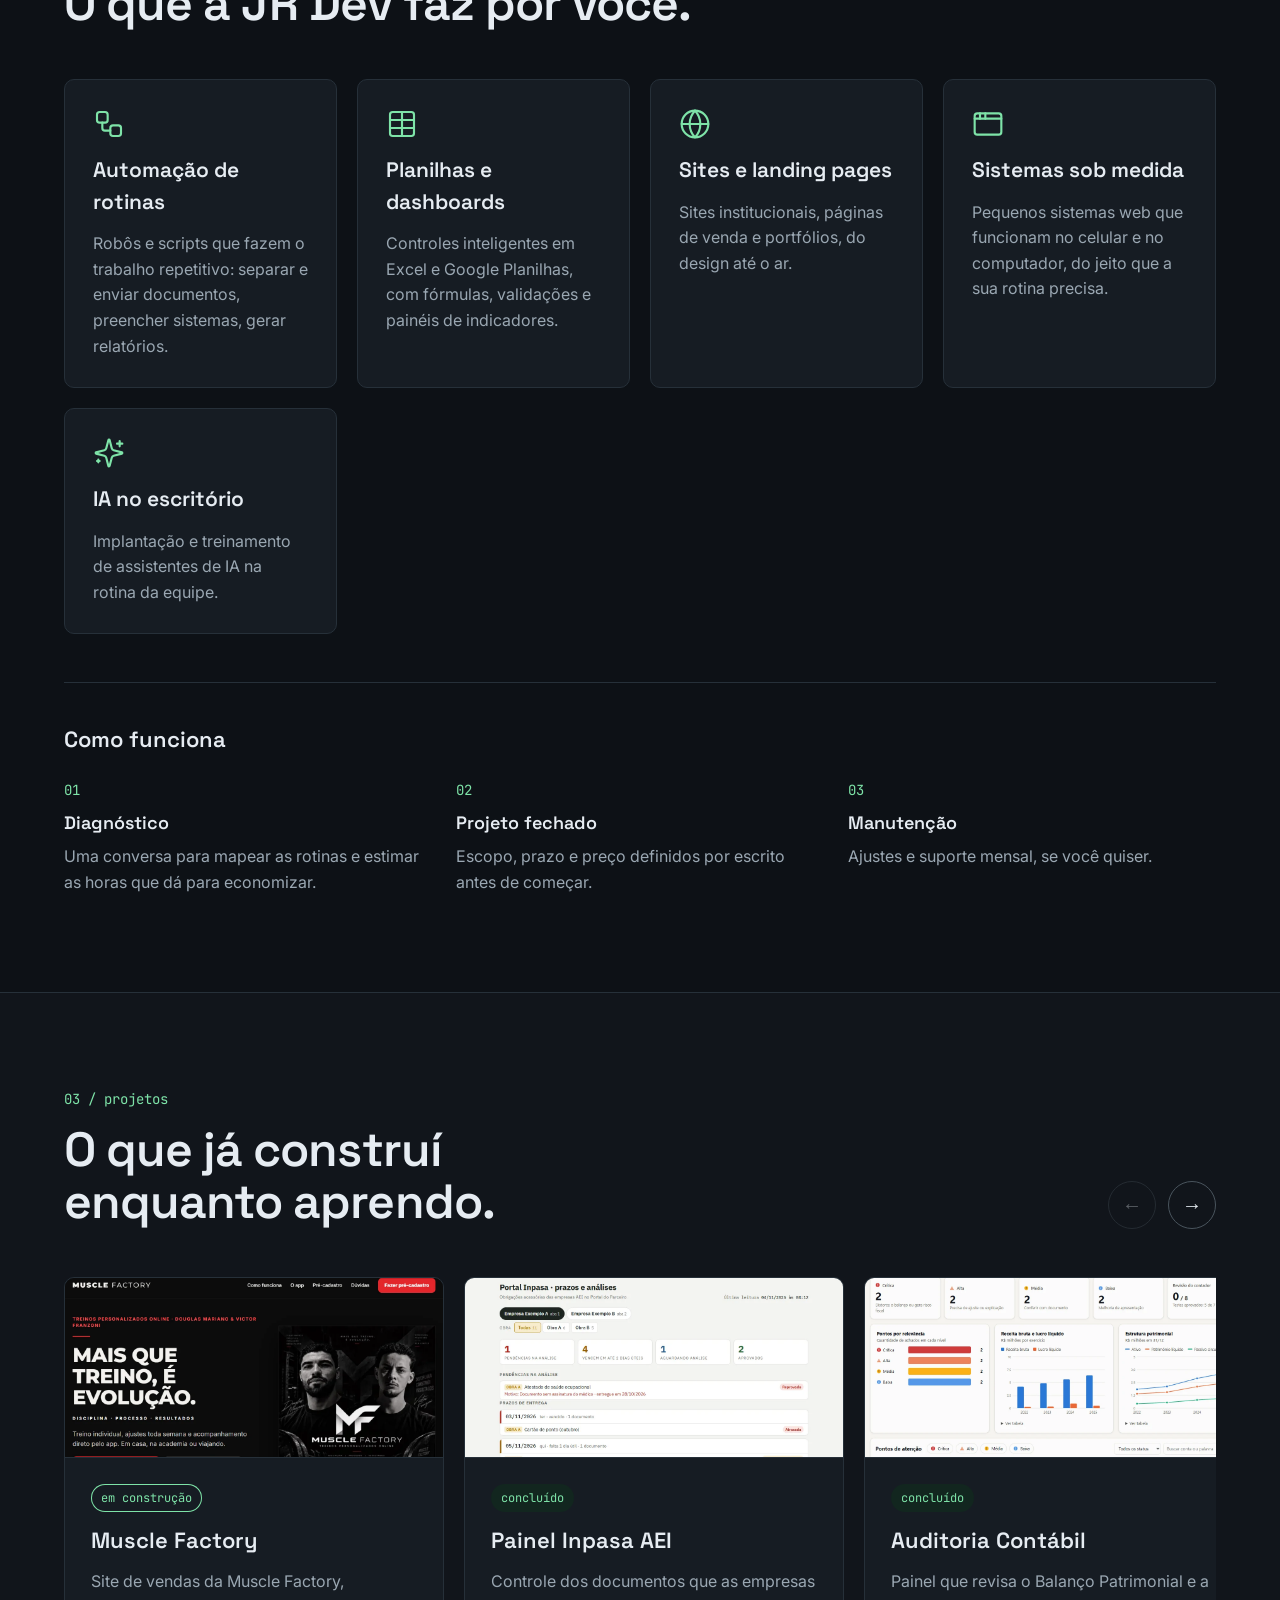
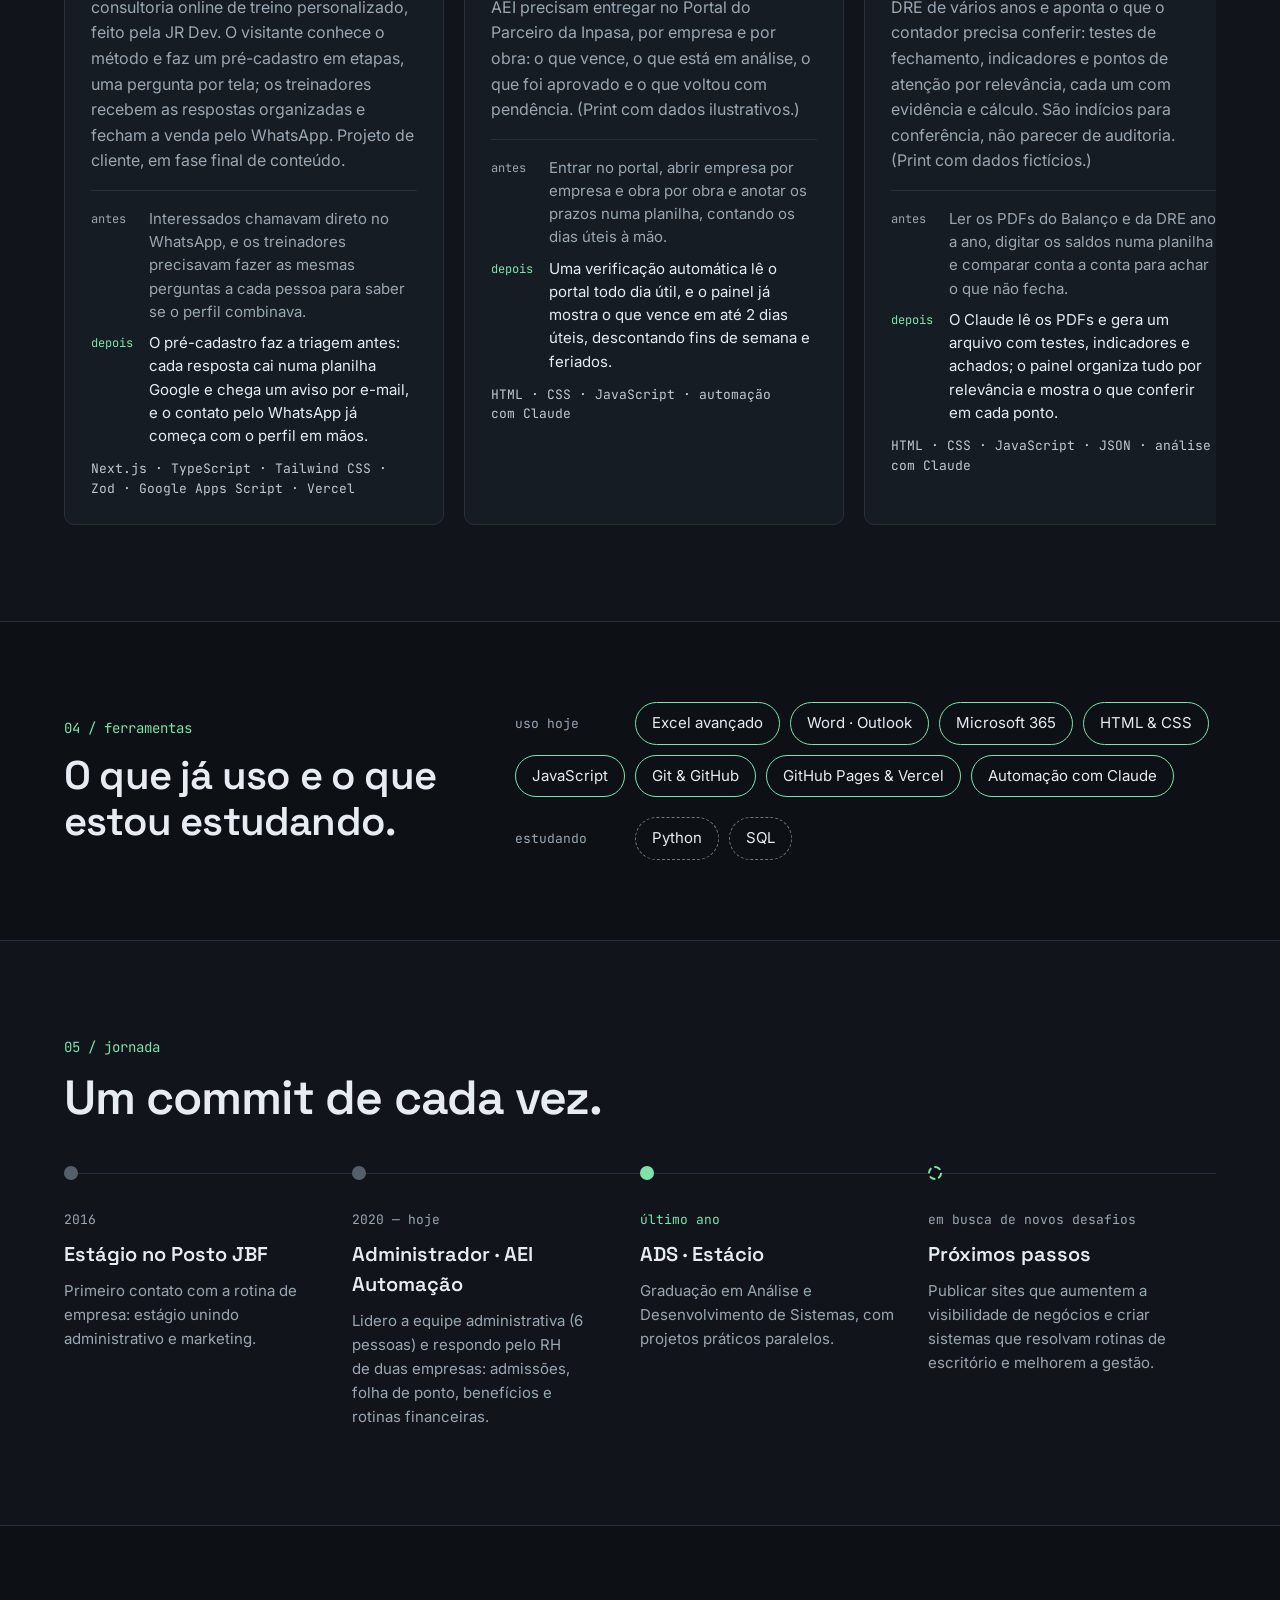
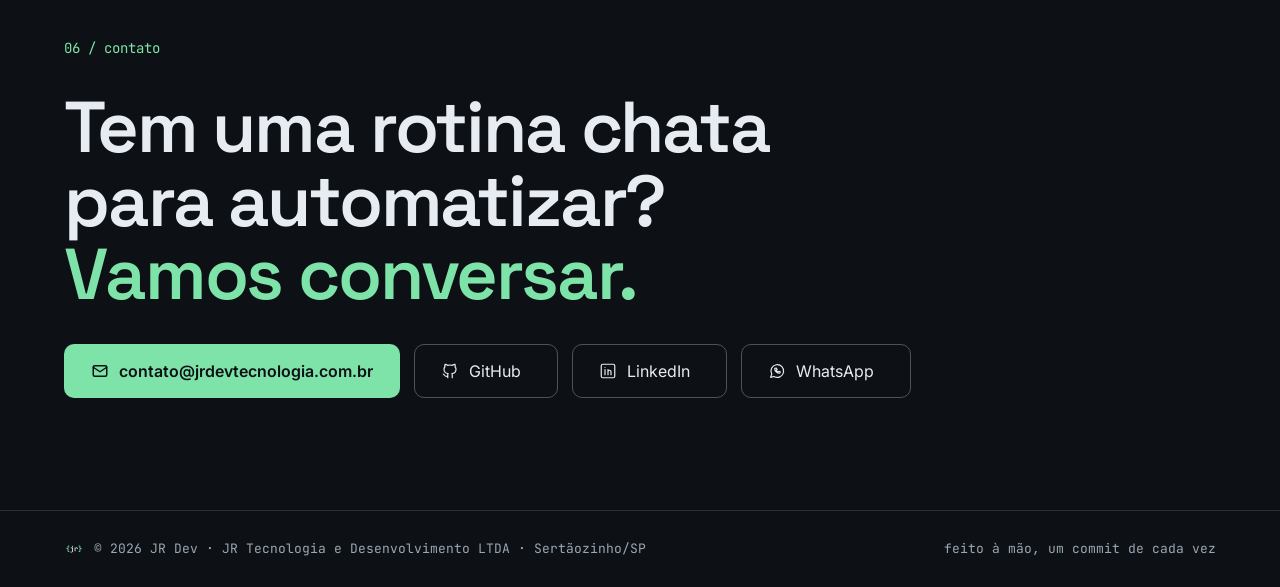
==== commit ccc17572: "content: e-mail de contato contato@jrdevtecnologia.com.br Co-Authored-By: Claude Opus 5.5 <noreply@a" ====
--- a/index.html
+++ b/index.html
@@ -318,9 +318,9 @@
         <h2 id="contato-title" class="contact-title">Tem uma rotina chata para automatizar? <span class="highlight">Vamos conversar.</span></h2>
         <div class="btn-row">
           <!-- O e-mail é trocado em um lugar só: EMAIL_CONTATO, no js/main.js -->
-          <a class="btn btn-primary" href="mailto:juanrochat@hotmail.com" data-email>
+          <a class="btn btn-primary" href="mailto:contato@jrdevtecnologia.com.br" data-email>
             <svg width="18" height="18" viewBox="0 0 24 24" fill="none" stroke="currentColor" stroke-width="2" stroke-linecap="round" stroke-linejoin="round" aria-hidden="true"><rect x="3" y="5" width="18" height="14" rx="2"/><path d="m3 7 9 6 9-6"/></svg>
-            <span data-email-texto>juanrochat@hotmail.com</span>
+            <span data-email-texto>contato@jrdevtecnologia.com.br</span>
           </a>
           <a class="btn btn-secondary" href="https://github.com/JuanRochaz" target="_blank" rel="noopener">
             <svg width="18" height="18" viewBox="0 0 24 24" fill="none" stroke="currentColor" stroke-width="1.6" stroke-linecap="round" stroke-linejoin="round" aria-hidden="true"><path d="M9 19c-4.3 1.4-4.3-2.5-6-3m12 5v-3.5c0-1 .1-1.4-.5-2 2.8-.3 5.5-1.4 5.5-6a4.6 4.6 0 0 0-1.3-3.2 4.2 4.2 0 0 0-.1-3.2s-1.1-.3-3.5 1.3a12.3 12.3 0 0 0-6.2 0C6.5 2.8 5.4 3.1 5.4 3.1a4.2 4.2 0 0 0-.1 3.2A4.6 4.6 0 0 0 4 9.5c0 4.6 2.7 5.7 5.5 6-.6.6-.6 1.2-.5 2V21"/></svg>
--- a/css/style.css
+++ b/css/style.css
@@ -379,6 +379,23 @@
   border-radius: var(--radius-btn);
   font-size: 16px;
   border: 1px solid transparent;
+  max-width: 100%;            /* nunca mais largo que a tela */
+}
+
+/* O e-mail é uma palavra comprida: em telas bem estreitas,
+   pode quebrar depois do "@" em vez de empurrar a página para o lado */
+[data-email-texto] {
+  overflow-wrap: anywhere;
+}
+
+/* No celular, o botão do e-mail fica um pouco mais compacto
+   para o endereço caber numa linha só */
+@media (max-width: 420px) {
+  .btn[data-email] {
+    padding-left: 18px;
+    padding-right: 18px;
+    font-size: 14.5px;
+  }
 }
 
 .btn-primary {
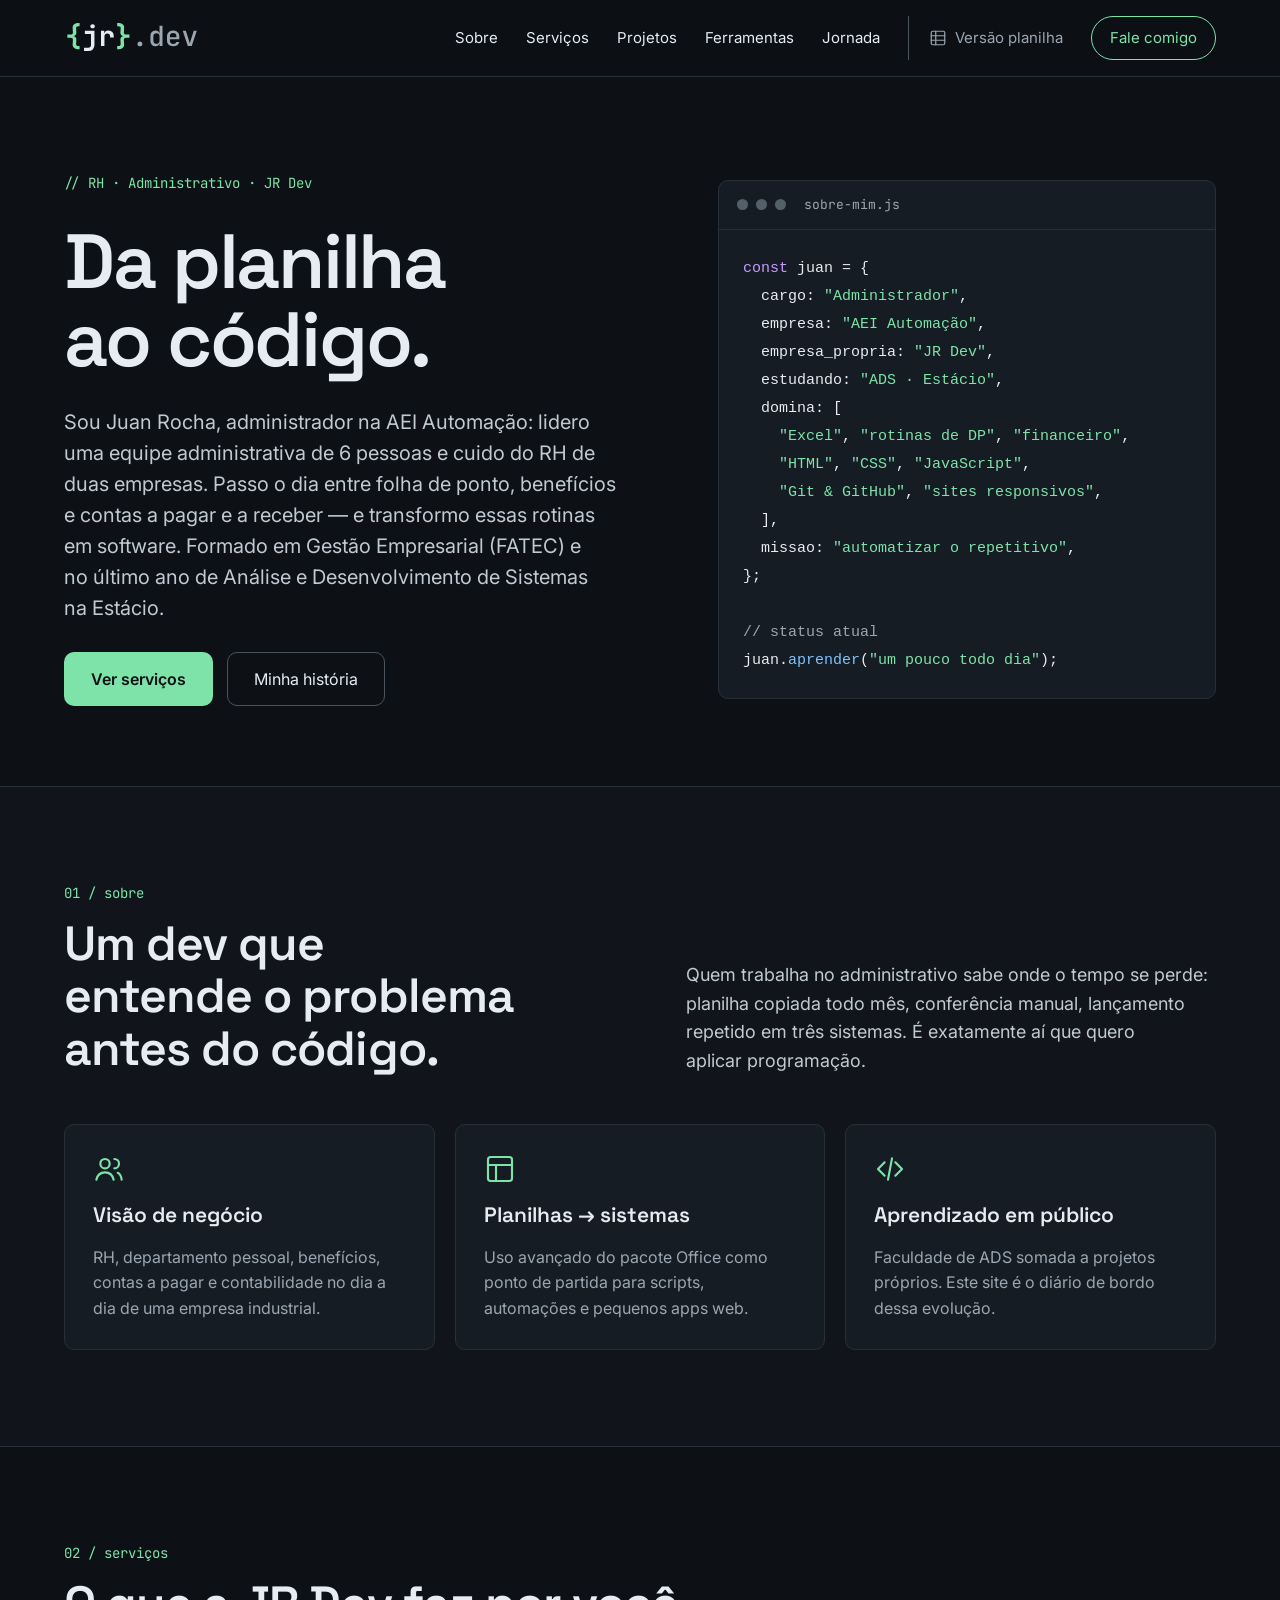
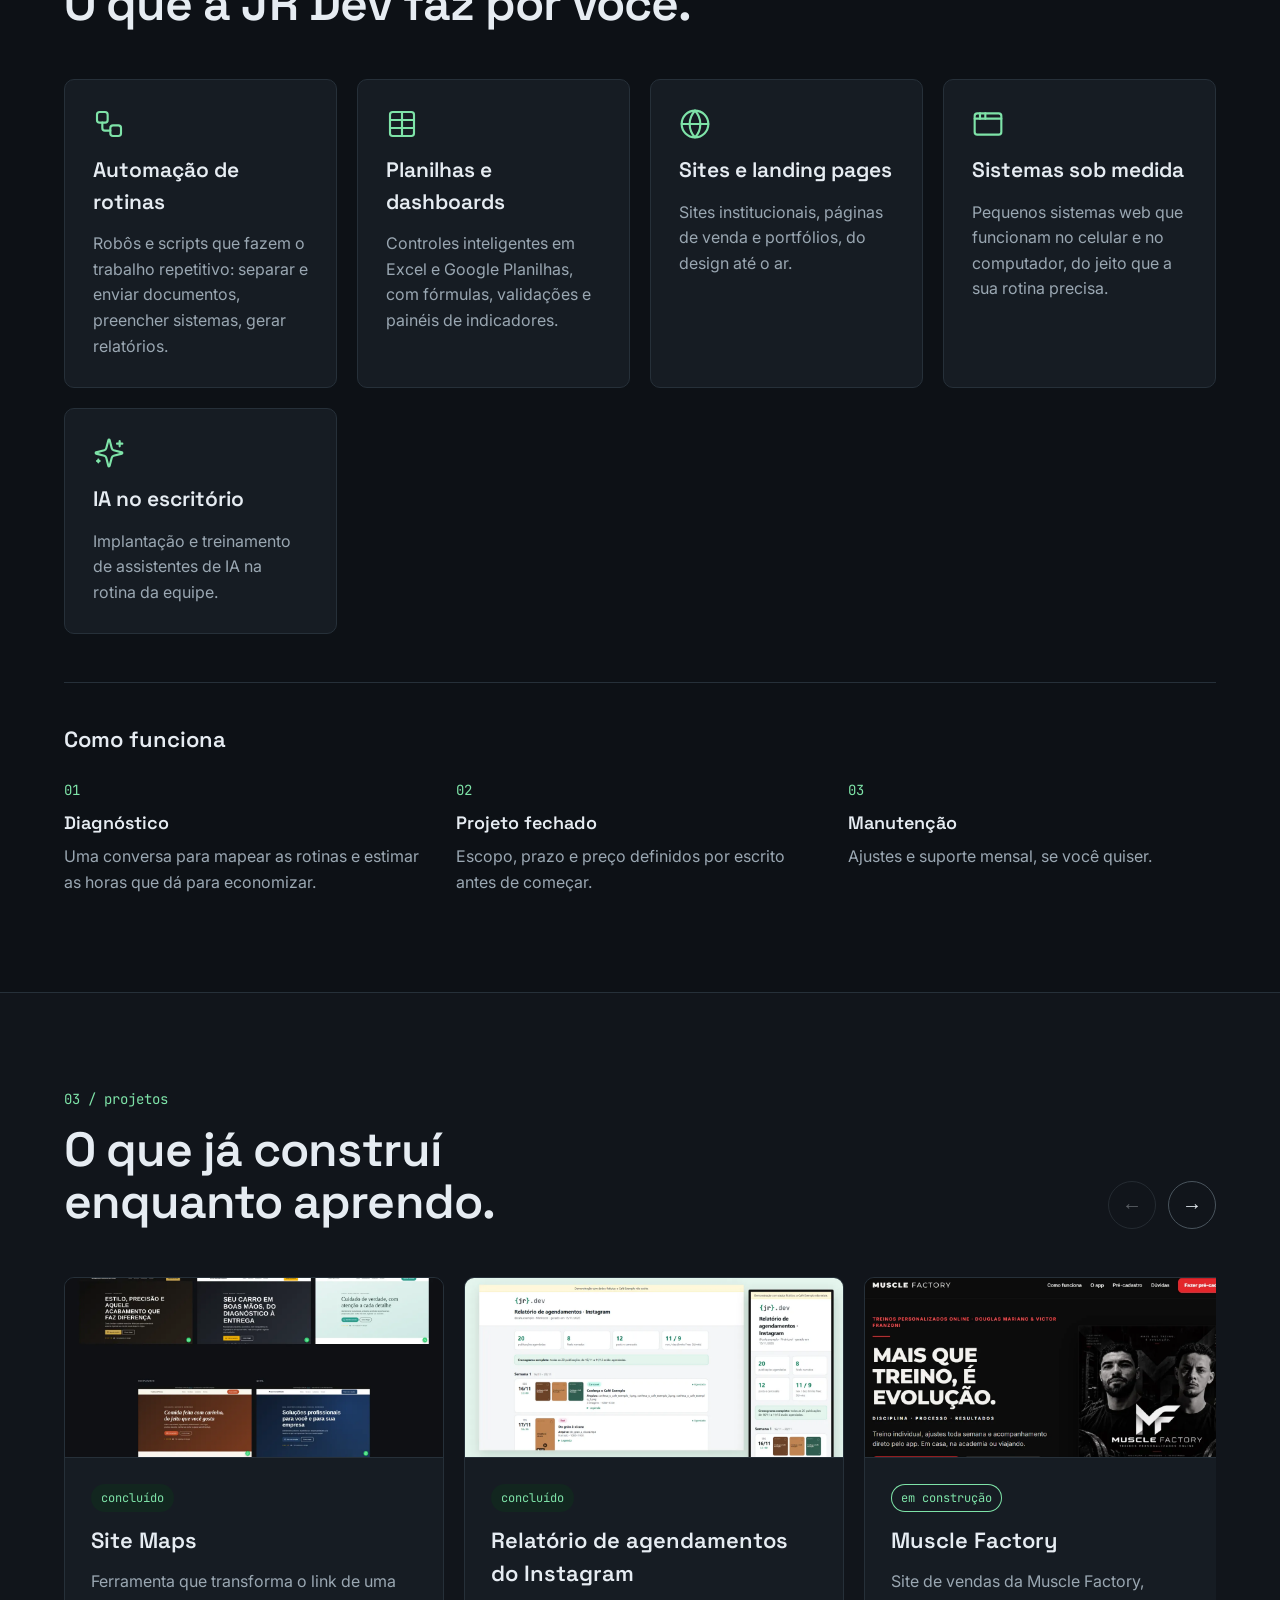
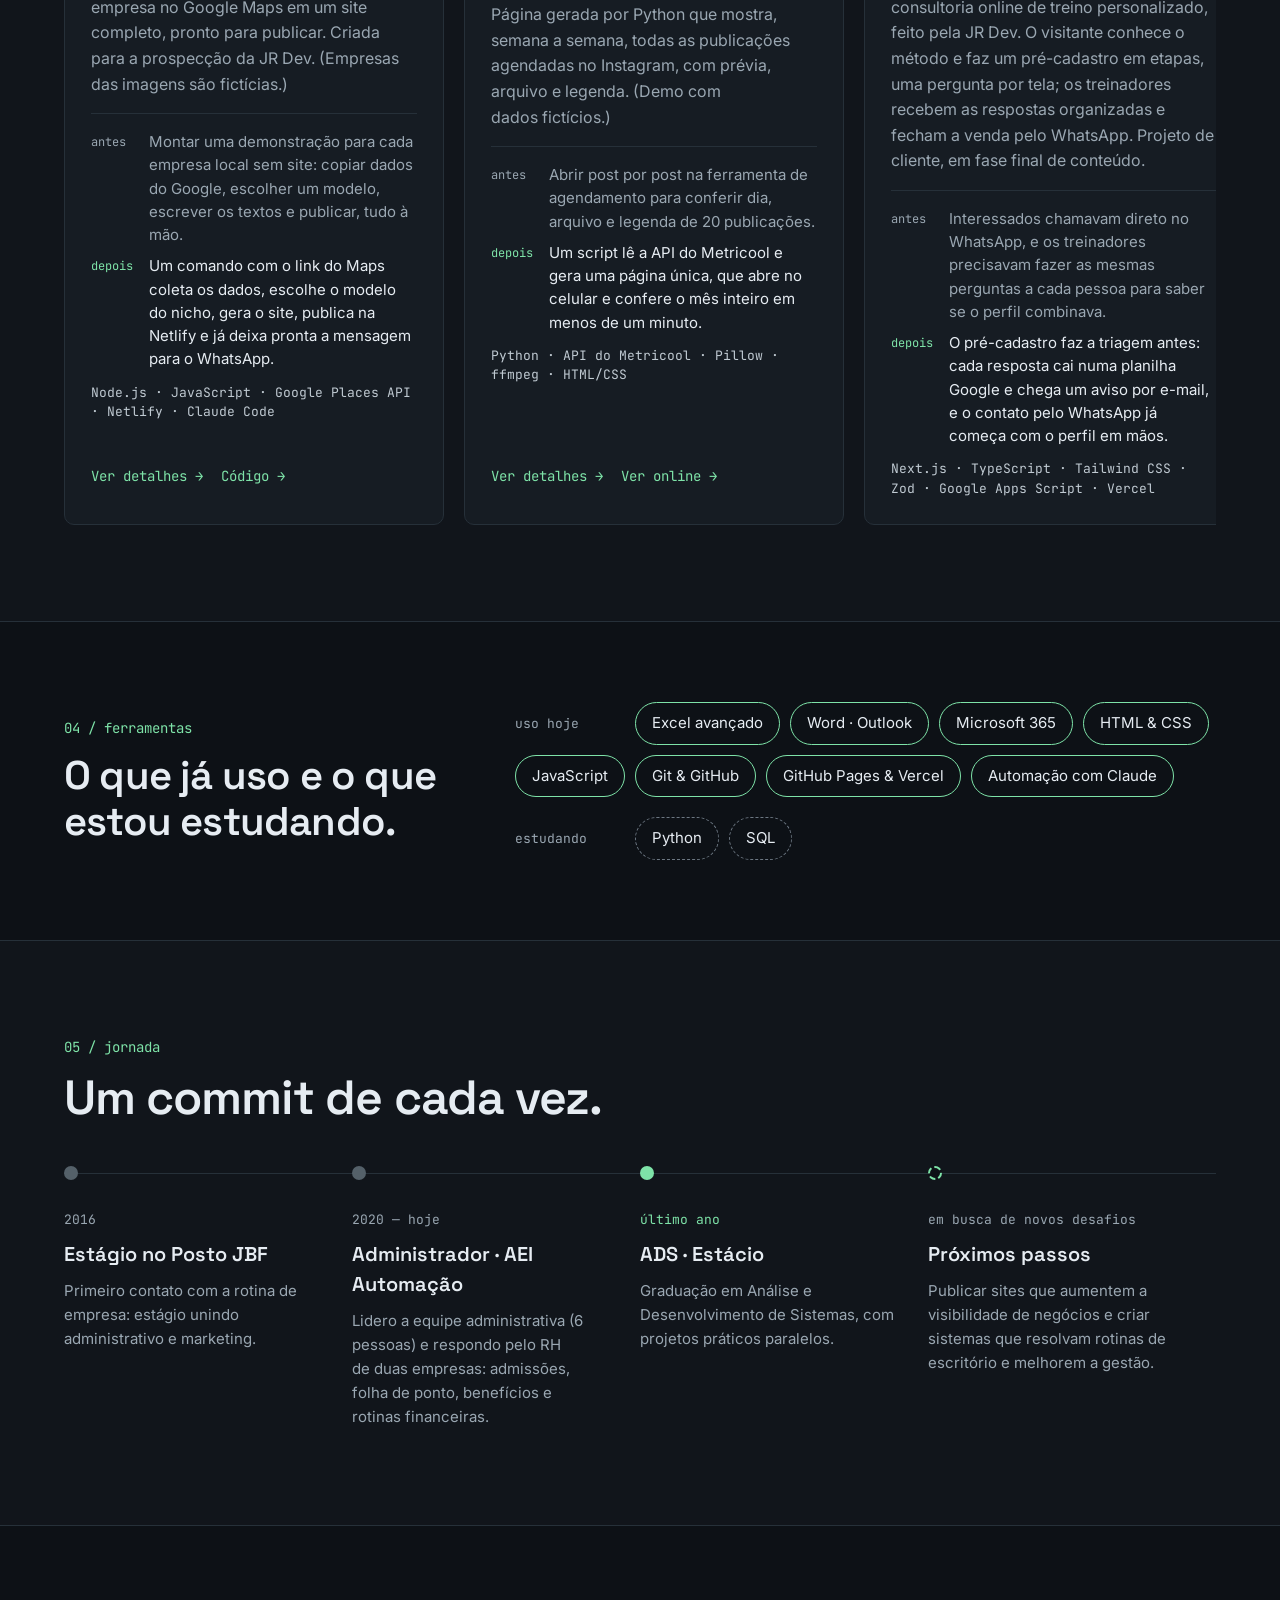
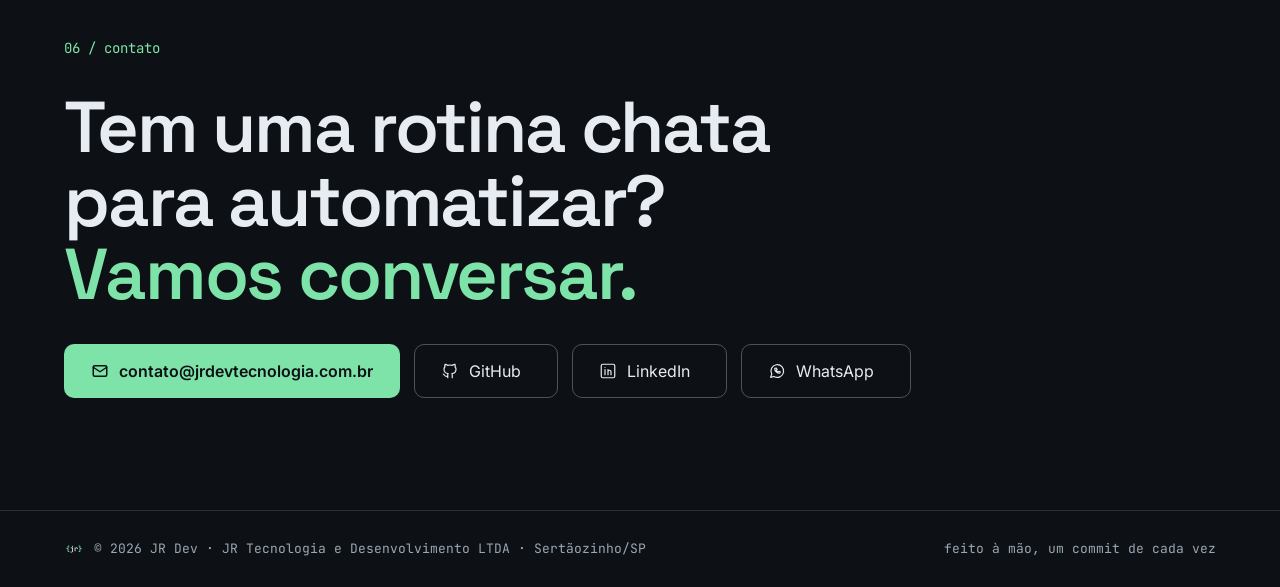
==== commit 7b566f29: "fix: cabeçalhos de segurança e integrity no Swiper Co-Authored-By: Claude Opus 5.5 <noreply@anthropi" ====
--- a/index.html
+++ b/index.html
@@ -42,12 +42,12 @@
 
   <!-- Primeiro as variáveis da marca, depois os estilos que as usam -->
   <!-- Swiper: biblioteca do carrossel de projetos (a mesma usada no AluraBooks) -->
-  <link rel="stylesheet" href="https://cdn.jsdelivr.net/npm/swiper@11.1.14/swiper-bundle.min.css">
+  <link rel="stylesheet" href="https://cdn.jsdelivr.net/npm/swiper@11.1.14/swiper-bundle.min.css" integrity="sha384-IFb872aCXZQb6BKRUHmGn0YHKnFl4ylZjkgVRRyMTEQ5bjo/H6xFUiLJm6opOO66" crossorigin="anonymous">
   <link rel="stylesheet" href="css/tokens.css">
   <link rel="stylesheet" href="css/style.css">
   <!-- defer: os scripts rodam depois que o HTML terminou de carregar,
        na ordem em que aparecem (primeiro os dados, depois o main.js) -->
-  <script src="https://cdn.jsdelivr.net/npm/swiper@11.1.14/swiper-bundle.min.js" defer></script>
+  <script src="https://cdn.jsdelivr.net/npm/swiper@11.1.14/swiper-bundle.min.js" integrity="sha384-JiF4eFN9V3I2Fry7TzFM3XKdq0P3abiVxpOeHjGz4cwvas+uNg6pFWVmuD6MKXqG" crossorigin="anonymous" defer></script>
   <script src="data/projetos.js" defer></script>
   <script src="js/main.js" defer></script>
 </head>
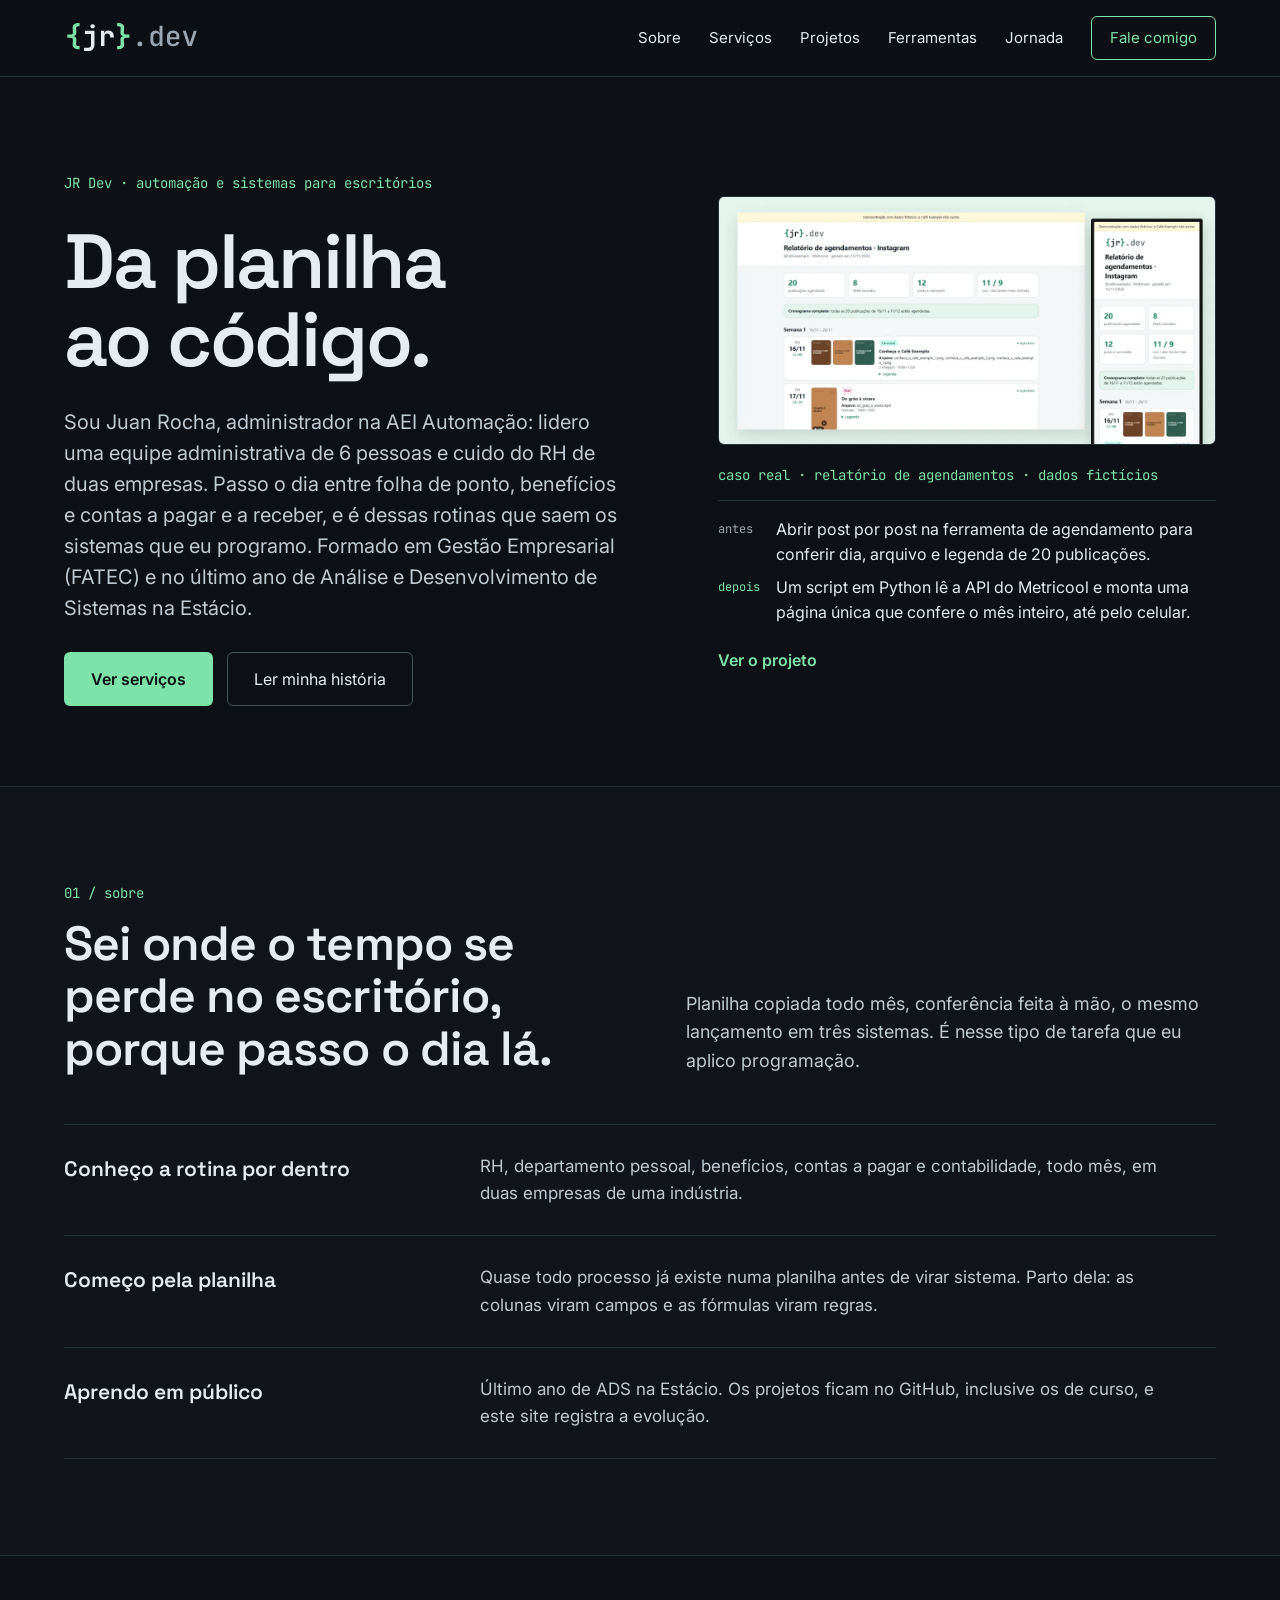
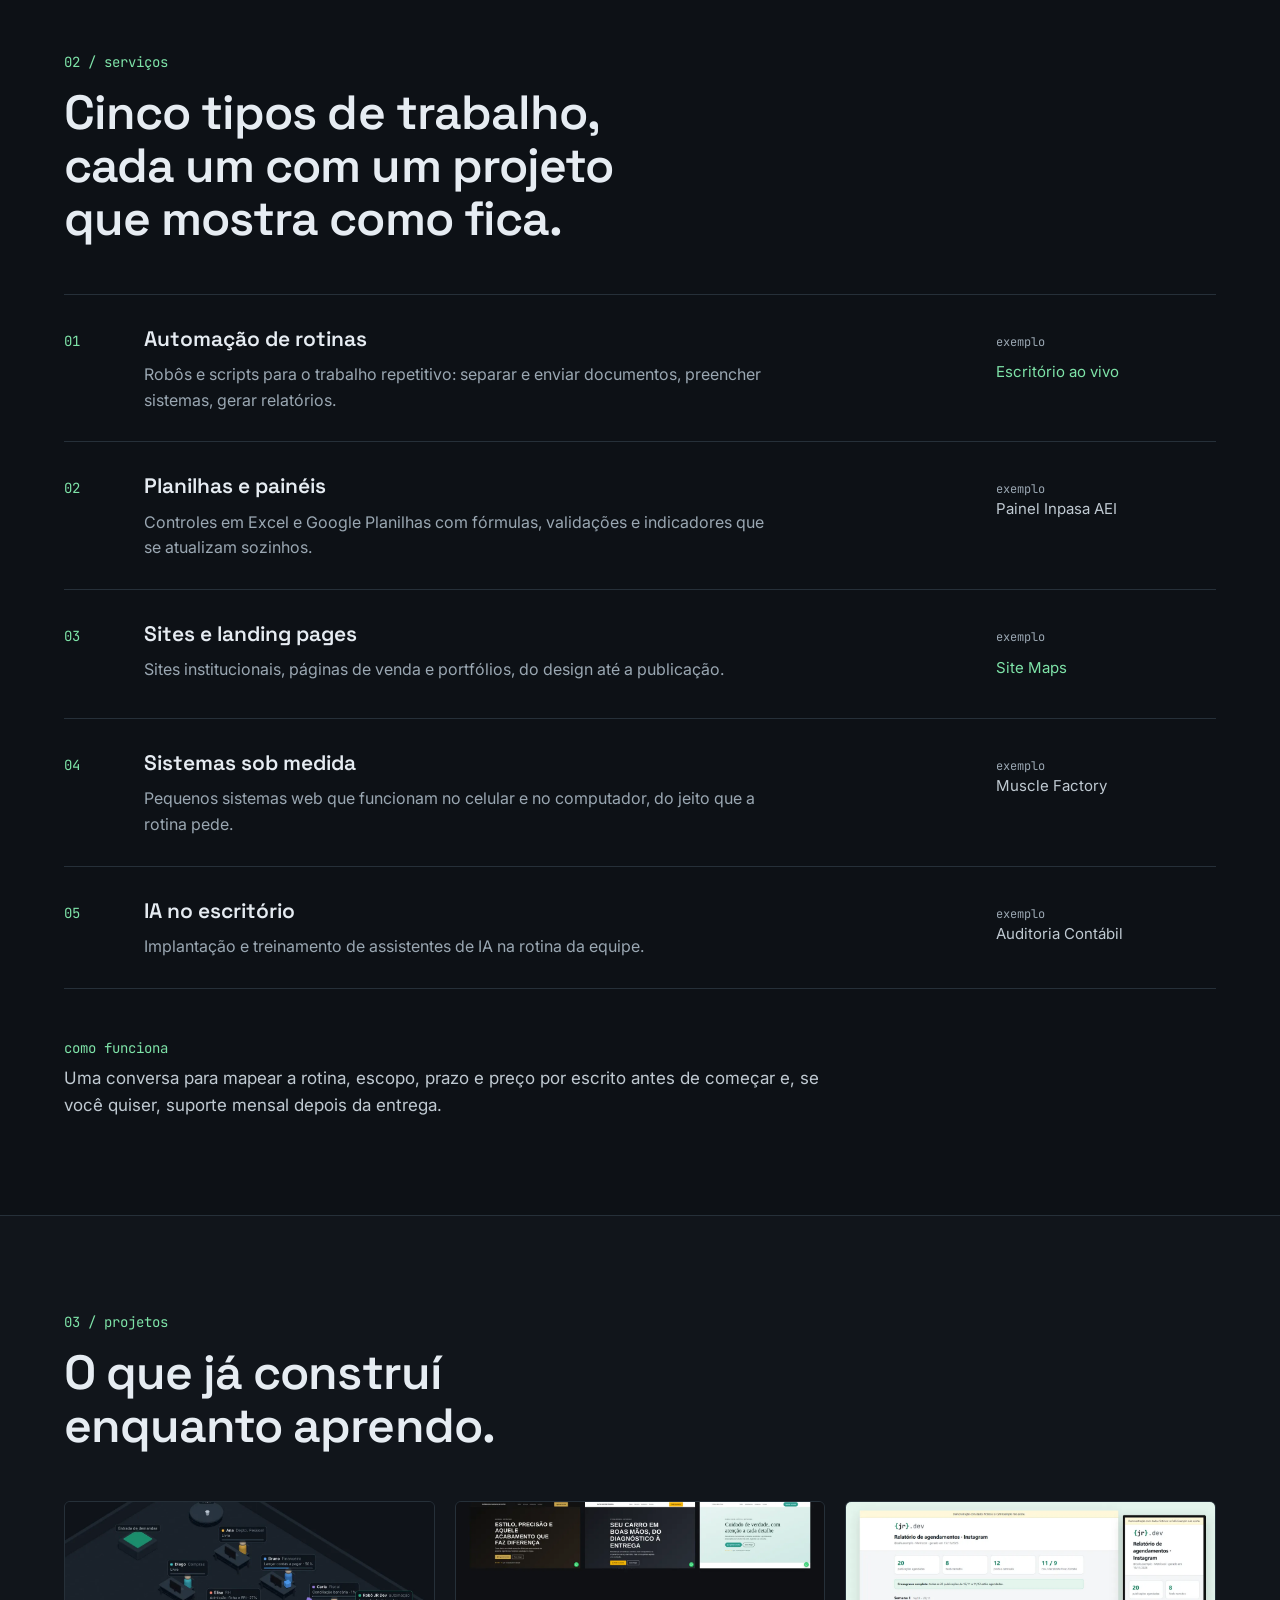
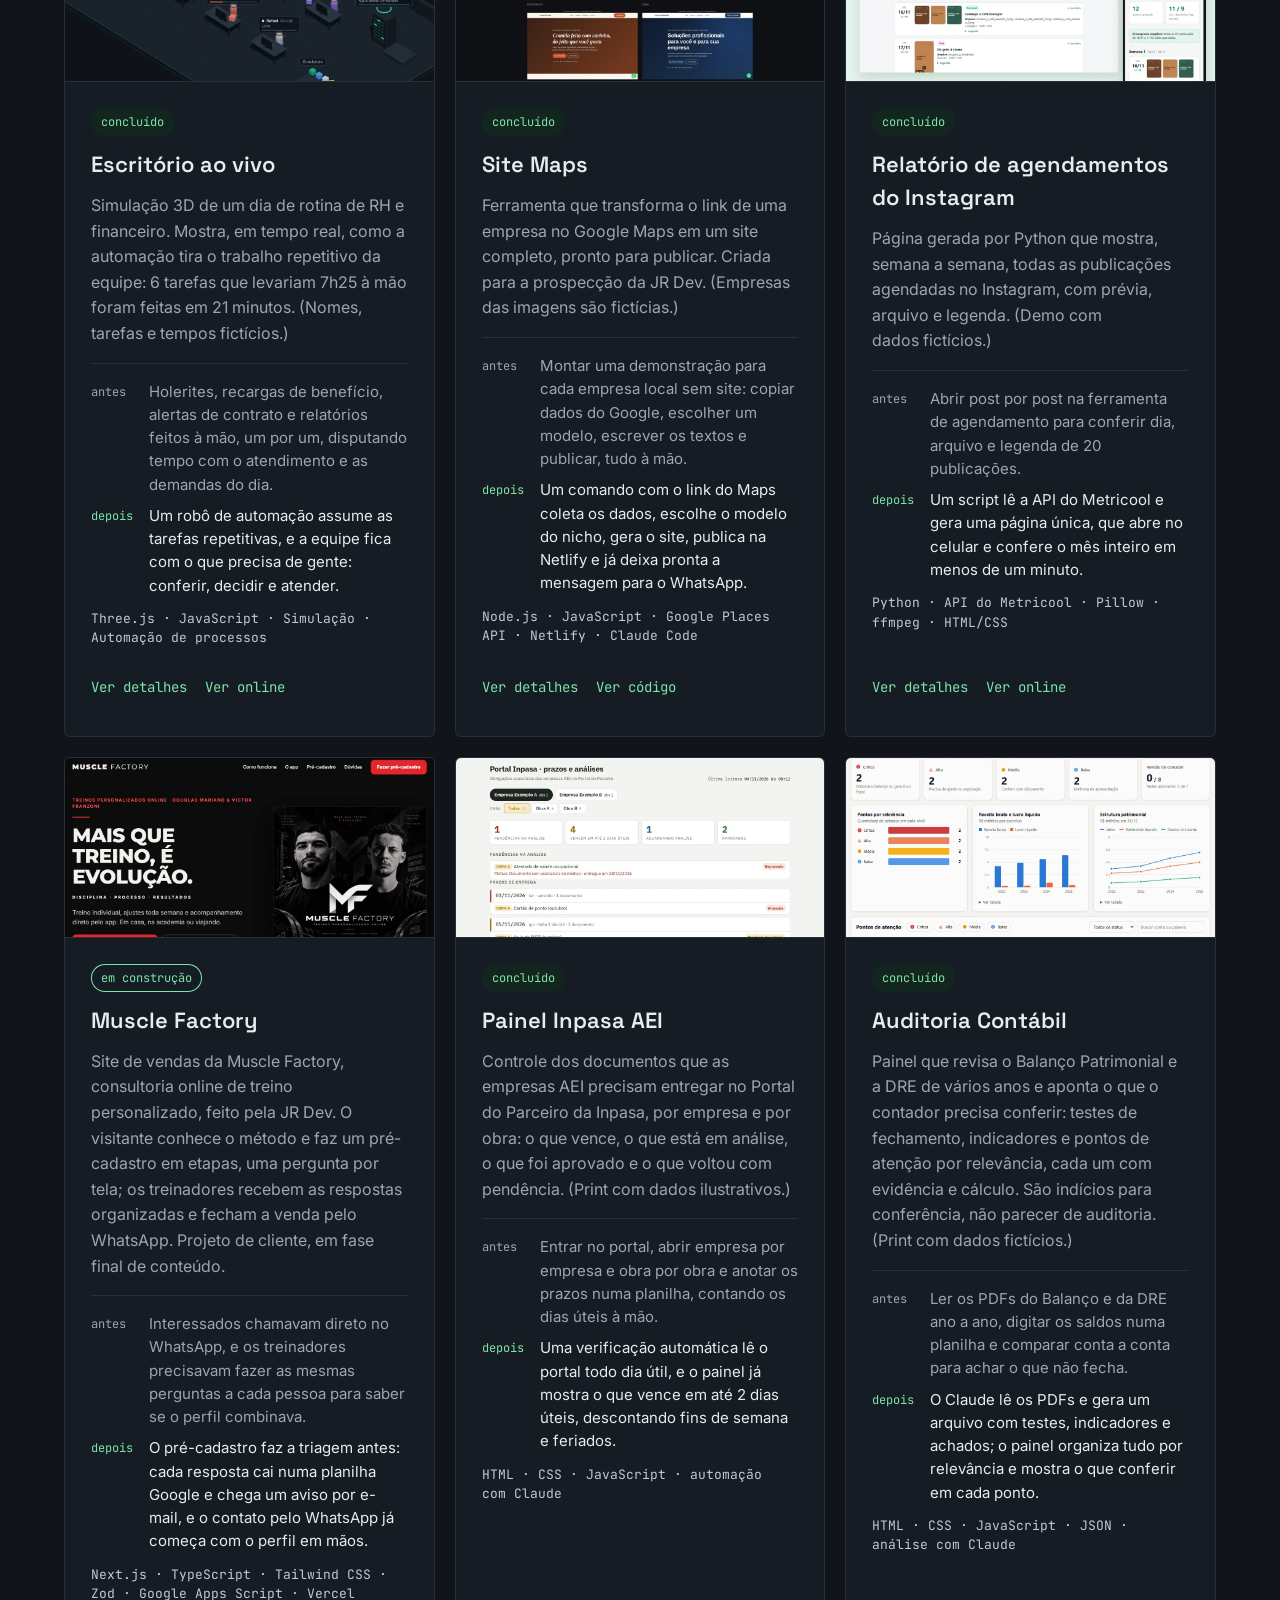
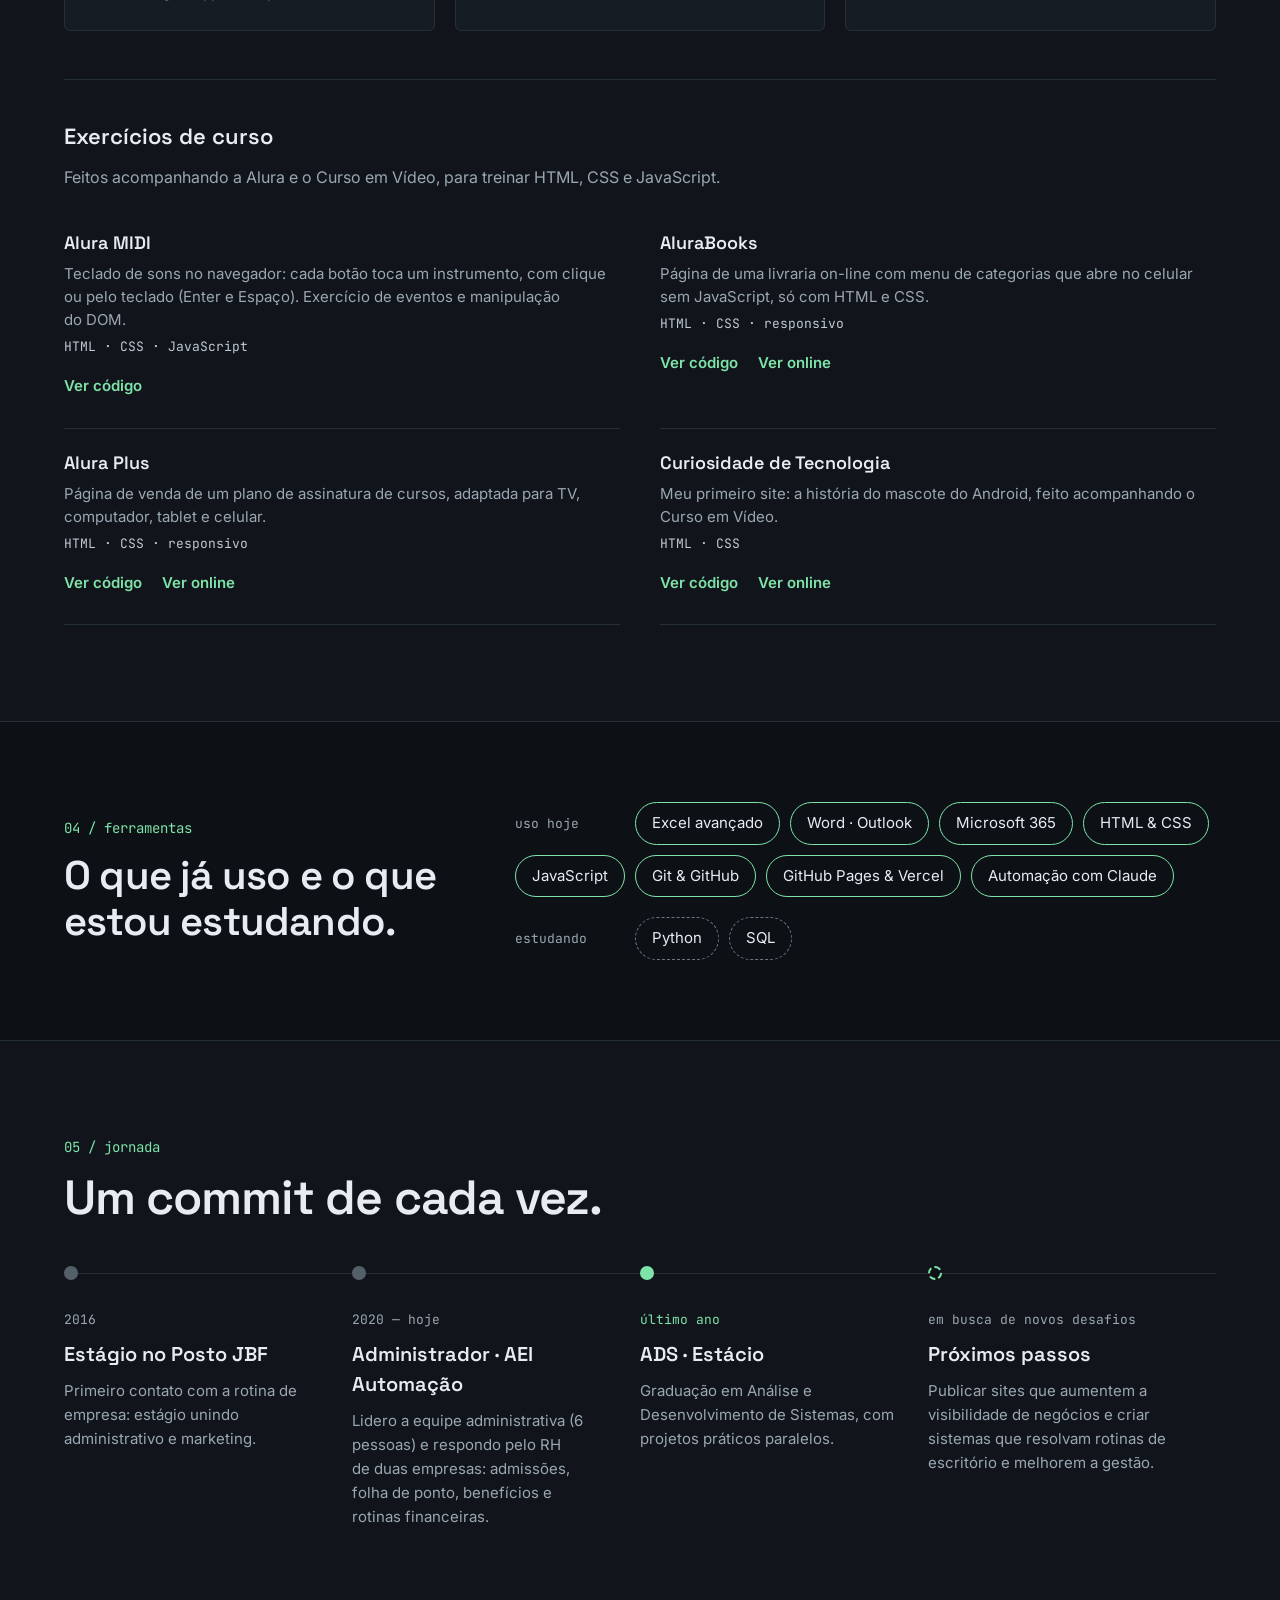
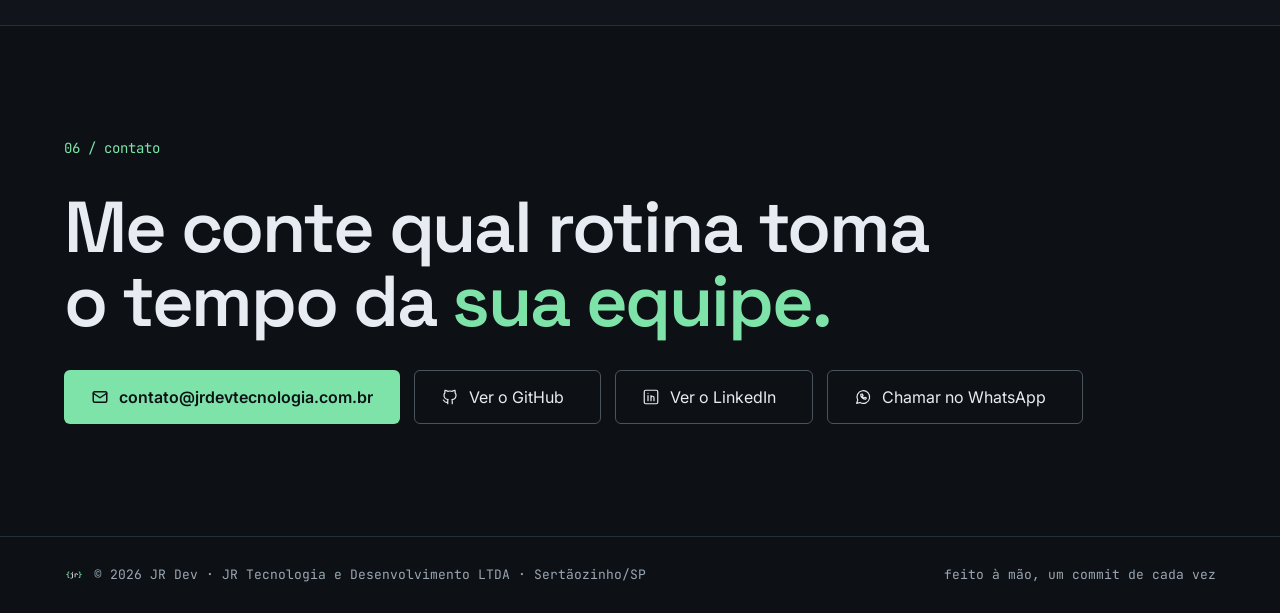
==== commit e1384814: "style: tira a cara de IA, remove a versão planilha e troca o carrossel por grade - Hero mostra um ca" ====
--- a/index.html
+++ b/index.html
@@ -41,13 +41,10 @@
   <noscript><link rel="stylesheet" href="https://fonts.googleapis.com/css2?family=Space+Grotesk:wght@600&family=Inter:wght@400;500;600&family=JetBrains+Mono:wght@400;500&display=swap"></noscript>
 
   <!-- Primeiro as variáveis da marca, depois os estilos que as usam -->
-  <!-- Swiper: biblioteca do carrossel de projetos (a mesma usada no AluraBooks) -->
-  <link rel="stylesheet" href="https://cdn.jsdelivr.net/npm/swiper@11.1.14/swiper-bundle.min.css" integrity="sha384-IFb872aCXZQb6BKRUHmGn0YHKnFl4ylZjkgVRRyMTEQ5bjo/H6xFUiLJm6opOO66" crossorigin="anonymous">
   <link rel="stylesheet" href="css/tokens.css">
   <link rel="stylesheet" href="css/style.css">
   <!-- defer: os scripts rodam depois que o HTML terminou de carregar,
        na ordem em que aparecem (primeiro os dados, depois o main.js) -->
-  <script src="https://cdn.jsdelivr.net/npm/swiper@11.1.14/swiper-bundle.min.js" integrity="sha384-JiF4eFN9V3I2Fry7TzFM3XKdq0P3abiVxpOeHjGz4cwvas+uNg6pFWVmuD6MKXqG" crossorigin="anonymous" defer></script>
   <script src="data/projetos.js" defer></script>
   <script src="js/main.js" defer></script>
 </head>
@@ -72,13 +69,6 @@
         <li><a href="#projetos">Projetos</a></li>
         <li><a href="#ferramentas">Ferramentas</a></li>
         <li><a href="#jornada">Jornada</a></li>
-        <!-- Troca para a versão 2 (tema planilha). A versão 1 é sempre a padrão. -->
-        <li>
-          <a class="theme-switch" href="versao-2/" data-trocar-versao title="Ver o site na versão planilha (tema claro)">
-            <svg width="18" height="18" viewBox="0 0 24 24" fill="none" stroke="currentColor" stroke-width="1.6" stroke-linecap="round" stroke-linejoin="round" aria-hidden="true"><rect x="3" y="3" width="18" height="18" rx="2"/><path d="M3 9h18M3 15h18M9 3v18"/></svg>
-            Versão planilha
-          </a>
-        </li>
         <li><a class="btn-pill" href="#contato">Fale comigo</a></li>
       </ul>
     </nav>
@@ -89,40 +79,32 @@
     <!-- ================= HERO ================= -->
     <section id="topo" class="container hero" aria-labelledby="hero-title">
       <div class="hero-text">
-        <p class="label">// RH · Administrativo · JR Dev</p>
+        <p class="label">JR Dev · automação e sistemas para escritórios</p>
         <h1 id="hero-title" class="hero-title">Da planilha<br>ao código.</h1>
-        <p class="hero-lead">Sou Juan Rocha, administrador na AEI Automação: lidero uma equipe administrativa de 6 pessoas e cuido do RH de duas empresas. Passo o dia entre folha de ponto, benefícios e contas a pagar e a receber — e transformo essas rotinas em software. Formado em Gestão Empresarial (FATEC) e no último ano de Análise e Desenvolvimento de Sistemas na Estácio.</p>
+        <p class="hero-lead">Sou Juan Rocha, administrador na AEI Automação: lidero uma equipe administrativa de 6 pessoas e cuido do RH de duas empresas. Passo o dia entre folha de ponto, benefícios e contas a pagar e a receber, e é dessas rotinas que saem os sistemas que eu programo. Formado em Gestão Empresarial (FATEC) e no último ano de Análise e Desenvolvimento de Sistemas na Estácio.</p>
         <div class="btn-row">
           <a class="btn btn-primary" href="#servicos">Ver serviços</a>
-          <a class="btn btn-secondary" href="#sobre">Minha história</a>
-        </div>
-      </div>
-
-      <div class="hero-code">
-        <figure class="code-window" aria-label="Apresentação em formato de código JavaScript">
-          <div class="code-window-bar" aria-hidden="true">
-            <span class="light"></span>
-            <span class="light"></span>
-            <span class="light"></span>
-            <span class="filename" translate="no">sobre-mim.js</span>
-          </div>
-<pre translate="no"><code><span class="tok-kw">const</span> juan = {
-  cargo: <span class="tok-str">"Administrador"</span>,
-  empresa: <span class="tok-str">"AEI Automação"</span>,
-  empresa_propria: <span class="tok-str">"JR Dev"</span>,
-  estudando: <span class="tok-str">"ADS · Estácio"</span>,
-  domina: [
-    <span class="tok-str">"Excel"</span>, <span class="tok-str">"rotinas de DP"</span>, <span class="tok-str">"financeiro"</span>,
-    <span class="tok-str">"HTML"</span>, <span class="tok-str">"CSS"</span>, <span class="tok-str">"JavaScript"</span>,
-    <span class="tok-str">"Git &amp; GitHub"</span>, <span class="tok-str">"sites responsivos"</span>,
-  ],
-  missao: <span class="tok-str">"automatizar o repetitivo"</span>,
-};
-
-<span class="tok-com">// status atual</span>
-juan.<span class="tok-fn">aprender</span>(<span class="tok-str">"um pouco todo dia"</span>);</code></pre>
-        </figure>
-      </div>
+          <a class="btn btn-secondary" href="#sobre">Ler minha história</a>
+        </div>
+      </div>
+
+      <!-- Caso real no lugar da antiga "janela de código":
+           um projeto de verdade, com o antes (à mão) e o depois (com código) -->
+      <figure class="hero-caso">
+        <a class="hero-caso-img" href="projetos/relatorio-agendamentos/" tabindex="-1" aria-hidden="true">
+          <img src="img/relatorio-agendamentos.webp" width="1200" height="600" alt="">
+        </a>
+        <figcaption class="hero-caso-texto">
+          <p class="label">caso real · relatório de agendamentos · dados fictícios</p>
+          <dl class="antes-depois">
+            <dt class="antes-depois-antes">antes</dt>
+            <dd>Abrir post por post na ferramenta de agendamento para conferir dia, arquivo e legenda de 20 publicações.</dd>
+            <dt class="antes-depois-depois">depois</dt>
+            <dd>Um script em Python lê a API do Metricool e monta uma página única que confere o mês inteiro, até pelo celular.</dd>
+          </dl>
+          <a class="hero-caso-link" href="projetos/relatorio-agendamentos/">Ver o projeto</a>
+        </figcaption>
+      </figure>
     </section>
 
     <!-- ================= 01 SOBRE ================= -->
@@ -131,28 +113,26 @@
         <div class="section-head-split">
           <div class="section-head">
             <p class="label">01 / sobre</p>
-            <h2 id="sobre-title" class="section-title">Um dev que entende o problema antes do código.</h2>
+            <h2 id="sobre-title" class="section-title">Sei onde o tempo se perde no escritório, porque passo o dia lá.</h2>
           </div>
-          <p>Quem trabalha no administrativo sabe onde o tempo se perde: planilha copiada todo mês, conferência manual, lançamento repetido em três sistemas. É exatamente aí que quero aplicar programação.</p>
-        </div>
-
-        <div class="grid">
-          <article class="card">
-            <svg class="icon" width="32" height="32" viewBox="0 0 24 24" fill="none" stroke="currentColor" stroke-width="1.6" stroke-linecap="round" stroke-linejoin="round" aria-hidden="true"><circle cx="9" cy="8" r="3.5"/><path d="M2.5 20c.8-3.5 3.4-5.5 6.5-5.5s5.7 2 6.5 5.5"/><path d="M16 4.5a3.5 3.5 0 0 1 0 7"/><path d="M18.5 14.8c1.6.7 2.6 2.4 3 5.2"/></svg>
-            <h3>Visão de negócio</h3>
-            <p>RH, departamento pessoal, benefícios, contas a pagar e contabilidade no dia a dia de uma empresa industrial.</p>
-          </article>
-          <article class="card">
-            <svg class="icon" width="32" height="32" viewBox="0 0 24 24" fill="none" stroke="currentColor" stroke-width="1.6" stroke-linecap="round" stroke-linejoin="round" aria-hidden="true"><rect x="3" y="3" width="18" height="18" rx="2"/><path d="M3 9h18M9 9v12"/></svg>
-            <h3>Planilhas → sistemas</h3>
-            <p>Uso avançado do pacote Office como ponto de partida para scripts, automações e pequenos apps web.</p>
-          </article>
-          <article class="card">
-            <svg class="icon" width="32" height="32" viewBox="0 0 24 24" fill="none" stroke="currentColor" stroke-width="1.6" stroke-linecap="round" stroke-linejoin="round" aria-hidden="true"><path d="m8 7-5 5 5 5"/><path d="m16 7 5 5-5 5"/><path d="m13.5 4-3 16"/></svg>
-            <h3>Aprendizado em público</h3>
-            <p>Faculdade de ADS somada a projetos próprios. Este site é o diário de bordo dessa evolução.</p>
-          </article>
-        </div>
+          <p>Planilha copiada todo mês, conferência feita à mão, o mesmo lançamento em três sistemas. É nesse tipo de tarefa que eu aplico programação.</p>
+        </div>
+
+        <!-- Três pontos em linhas, separados por um fio (sem cards) -->
+        <ul class="linhas">
+          <li class="linha">
+            <h3>Conheço a rotina por dentro</h3>
+            <p>RH, departamento pessoal, benefícios, contas a pagar e contabilidade, todo mês, em duas empresas de uma indústria.</p>
+          </li>
+          <li class="linha">
+            <h3>Começo pela planilha</h3>
+            <p>Quase todo processo já existe numa planilha antes de virar sistema. Parto dela: as colunas viram campos e as fórmulas viram regras.</p>
+          </li>
+          <li class="linha">
+            <h3>Aprendo em público</h3>
+            <p>Último ano de ADS na Estácio. Os projetos ficam no GitHub, inclusive os de curso, e este site registra a evolução.</p>
+          </li>
+        </ul>
       </div>
     </section>
 
@@ -161,89 +141,76 @@
       <div class="container section-inner">
         <div class="section-head">
           <p class="label">02 / serviços</p>
-          <h2 id="servicos-title" class="section-title">O que a JR Dev faz por você.</h2>
-        </div>
-
-        <!-- Ícones Lucide (traço), desenhados direto no HTML -->
-        <div class="grid">
-          <article class="card">
-            <svg class="icon" width="32" height="32" viewBox="0 0 24 24" fill="none" stroke="currentColor" stroke-width="1.6" stroke-linecap="round" stroke-linejoin="round" aria-hidden="true"><rect width="8" height="8" x="3" y="3" rx="2"/><path d="M7 11v4a2 2 0 0 0 2 2h4"/><rect width="8" height="8" x="13" y="13" rx="2"/></svg>
-            <h3>Automação de rotinas</h3>
-            <p>Robôs e scripts que fazem o trabalho repetitivo: separar e enviar documentos, preencher sistemas, gerar relatórios.</p>
-          </article>
-          <article class="card">
-            <svg class="icon" width="32" height="32" viewBox="0 0 24 24" fill="none" stroke="currentColor" stroke-width="1.6" stroke-linecap="round" stroke-linejoin="round" aria-hidden="true"><path d="M12 3v18"/><rect width="18" height="18" x="3" y="3" rx="2"/><path d="M3 9h18"/><path d="M3 15h18"/></svg>
-            <h3>Planilhas e dashboards</h3>
-            <p>Controles inteligentes em Excel e Google Planilhas, com fórmulas, validações e painéis de indicadores.</p>
-          </article>
-          <article class="card">
-            <svg class="icon" width="32" height="32" viewBox="0 0 24 24" fill="none" stroke="currentColor" stroke-width="1.6" stroke-linecap="round" stroke-linejoin="round" aria-hidden="true"><circle cx="12" cy="12" r="10"/><path d="M12 2a14.5 14.5 0 0 0 0 20 14.5 14.5 0 0 0 0-20"/><path d="M2 12h20"/></svg>
-            <h3>Sites e landing pages</h3>
-            <p>Sites institucionais, páginas de venda e portfólios, do design até o ar.</p>
-          </article>
-          <article class="card">
-            <svg class="icon" width="32" height="32" viewBox="0 0 24 24" fill="none" stroke="currentColor" stroke-width="1.6" stroke-linecap="round" stroke-linejoin="round" aria-hidden="true"><rect x="2" y="4" width="20" height="16" rx="2"/><path d="M10 4v4"/><path d="M2 8h20"/><path d="M6 4v4"/></svg>
-            <h3>Sistemas sob medida</h3>
-            <p>Pequenos sistemas web que funcionam no celular e no computador, do jeito que a sua rotina precisa.</p>
-          </article>
-          <article class="card">
-            <svg class="icon" width="32" height="32" viewBox="0 0 24 24" fill="none" stroke="currentColor" stroke-width="1.6" stroke-linecap="round" stroke-linejoin="round" aria-hidden="true"><path d="M9.937 15.5A2 2 0 0 0 8.5 14.063l-6.135-1.582a.5.5 0 0 1 0-.962L8.5 9.936A2 2 0 0 0 9.937 8.5l1.582-6.135a.5.5 0 0 1 .963 0L14.063 8.5A2 2 0 0 0 15.5 9.937l6.135 1.581a.5.5 0 0 1 0 .964L15.5 14.063a2 2 0 0 0-1.437 1.437l-1.582 6.135a.5.5 0 0 1-.963 0z"/><path d="M20 3v4"/><path d="M22 5h-4"/><path d="M4 17v2"/><path d="M5 18H3"/></svg>
-            <h3>IA no escritório</h3>
-            <p>Implantação e treinamento de assistentes de IA na rotina da equipe.</p>
-          </article>
-        </div>
-
-        <!-- Faixa "Como funciona": 3 passos numerados -->
-        <div class="steps">
-          <h3 class="steps-title">Como funciona</h3>
-          <ol class="steps-list">
-            <li class="step">
-              <span class="step-num" aria-hidden="true">01</span>
-              <h4>Diagnóstico</h4>
-              <p>Uma conversa para mapear as rotinas e estimar as horas que dá para economizar.</p>
-            </li>
-            <li class="step">
-              <span class="step-num" aria-hidden="true">02</span>
-              <h4>Projeto fechado</h4>
-              <p>Escopo, prazo e preço definidos por escrito antes de começar.</p>
-            </li>
-            <li class="step">
-              <span class="step-num" aria-hidden="true">03</span>
-              <h4>Manutenção</h4>
-              <p>Ajustes e suporte mensal, se você quiser.</p>
-            </li>
-          </ol>
-        </div>
+          <h2 id="servicos-title" class="section-title">Cinco tipos de trabalho, cada um com um projeto que mostra como fica.</h2>
+        </div>
+
+        <!-- Lista numerada: cada serviço aponta um projeto real da seção 03 -->
+        <ol class="servicos">
+          <li class="servico">
+            <span class="servico-num" aria-hidden="true">01</span>
+            <div class="servico-texto">
+              <h3>Automação de rotinas</h3>
+              <p>Robôs e scripts para o trabalho repetitivo: separar e enviar documentos, preencher sistemas, gerar relatórios.</p>
+            </div>
+            <p class="servico-exemplo"><span class="servico-exemplo-rotulo">exemplo</span> <a href="projetos/escritorio-ao-vivo/">Escritório ao vivo</a></p>
+          </li>
+          <li class="servico">
+            <span class="servico-num" aria-hidden="true">02</span>
+            <div class="servico-texto">
+              <h3>Planilhas e painéis</h3>
+              <p>Controles em Excel e Google Planilhas com fórmulas, validações e indicadores que se atualizam sozinhos.</p>
+            </div>
+            <p class="servico-exemplo"><span class="servico-exemplo-rotulo">exemplo</span> Painel Inpasa AEI</p>
+          </li>
+          <li class="servico">
+            <span class="servico-num" aria-hidden="true">03</span>
+            <div class="servico-texto">
+              <h3>Sites e landing pages</h3>
+              <p>Sites institucionais, páginas de venda e portfólios, do design até a publicação.</p>
+            </div>
+            <p class="servico-exemplo"><span class="servico-exemplo-rotulo">exemplo</span> <a href="projetos/site-maps/">Site Maps</a></p>
+          </li>
+          <li class="servico">
+            <span class="servico-num" aria-hidden="true">04</span>
+            <div class="servico-texto">
+              <h3>Sistemas sob medida</h3>
+              <p>Pequenos sistemas web que funcionam no celular e no computador, do jeito que a rotina pede.</p>
+            </div>
+            <p class="servico-exemplo"><span class="servico-exemplo-rotulo">exemplo</span> Muscle Factory</p>
+          </li>
+          <li class="servico">
+            <span class="servico-num" aria-hidden="true">05</span>
+            <div class="servico-texto">
+              <h3>IA no escritório</h3>
+              <p>Implantação e treinamento de assistentes de IA na rotina da equipe.</p>
+            </div>
+            <p class="servico-exemplo"><span class="servico-exemplo-rotulo">exemplo</span> Auditoria Contábil</p>
+          </li>
+        </ol>
+
+        <!-- Como funciona: uma frase só, no lugar dos três passos -->
+        <p class="processo"><span class="label">como funciona</span> Uma conversa para mapear a rotina, escopo, prazo e preço por escrito antes de começar e, se você quiser, suporte mensal depois da entrega.</p>
       </div>
     </section>
 
     <!-- ================= 03 PROJETOS ================= -->
     <section id="projetos" class="section section--alt" aria-labelledby="projetos-title">
       <div class="container section-inner">
-        <div class="section-head-split">
-          <div class="section-head">
-            <p class="label">03 / projetos</p>
-            <h2 id="projetos-title" class="section-title">O que já construí enquanto aprendo.</h2>
-          </div>
-          <!-- Botões do carrossel: começam escondidos (hidden) e o js/main.js
-               mostra quando há mais cards do que cabem na tela -->
-          <div class="carrossel-botoes" data-carrossel-botoes hidden>
-            <button type="button" class="carrossel-botao" data-carrossel="anterior" aria-label="Projeto anterior">
-              <span aria-hidden="true">←</span>
-            </button>
-            <button type="button" class="carrossel-botao" data-carrossel="proximo" aria-label="Próximo projeto">
-              <span aria-hidden="true">→</span>
-            </button>
-          </div>
+        <div class="section-head">
+          <p class="label">03 / projetos</p>
+          <h2 id="projetos-title" class="section-title">O que já construí enquanto aprendo.</h2>
         </div>
 
         <!-- Os cards são criados pelo js/main.js a partir de data/projetos.js.
-             A lista é um carrossel feito com o Swiper: dá para arrastar com o
-             mouse ou o dedo, usar as setas do teclado ou os botões acima.
-             Estrutura que o Swiper pede: .swiper > .swiper-wrapper > .swiper-slide -->
+             Projetos reais viram cards na grade; os de curso ("tipo": "curso")
+             vão para a lista compacta logo abaixo. -->
         <p class="projects-message" id="projetos-status" role="status">Carregando projetos…</p>
-        <div class="carrossel swiper" role="region" aria-label="Projetos (arraste para o lado para ver todos)">
-          <div class="swiper-wrapper" id="lista-projetos"></div>
+        <div class="grid grid--projects" id="lista-projetos"></div>
+
+        <div class="cursos" id="bloco-cursos" hidden>
+          <h3 class="cursos-titulo">Exercícios de curso</h3>
+          <p class="cursos-intro">Feitos acompanhando a Alura e o Curso em Vídeo, para treinar HTML, CSS e JavaScript.</p>
+          <ul class="cursos-lista" id="lista-cursos"></ul>
         </div>
       </div>
     </section>
@@ -315,7 +282,7 @@
     <section id="contato" class="section" aria-labelledby="contato-title">
       <div class="container contact">
         <p class="label">06 / contato</p>
-        <h2 id="contato-title" class="contact-title">Tem uma rotina chata para automatizar? <span class="highlight">Vamos conversar.</span></h2>
+        <h2 id="contato-title" class="contact-title">Me conte qual rotina toma o tempo da <span class="highlight">sua equipe.</span></h2>
         <div class="btn-row">
           <!-- O e-mail é trocado em um lugar só: EMAIL_CONTATO, no js/main.js -->
           <a class="btn btn-primary" href="mailto:contato@jrdevtecnologia.com.br" data-email>
@@ -324,16 +291,16 @@
           </a>
           <a class="btn btn-secondary" href="https://github.com/JuanRochaz" target="_blank" rel="noopener">
             <svg width="18" height="18" viewBox="0 0 24 24" fill="none" stroke="currentColor" stroke-width="1.6" stroke-linecap="round" stroke-linejoin="round" aria-hidden="true"><path d="M9 19c-4.3 1.4-4.3-2.5-6-3m12 5v-3.5c0-1 .1-1.4-.5-2 2.8-.3 5.5-1.4 5.5-6a4.6 4.6 0 0 0-1.3-3.2 4.2 4.2 0 0 0-.1-3.2s-1.1-.3-3.5 1.3a12.3 12.3 0 0 0-6.2 0C6.5 2.8 5.4 3.1 5.4 3.1a4.2 4.2 0 0 0-.1 3.2A4.6 4.6 0 0 0 4 9.5c0 4.6 2.7 5.7 5.5 6-.6.6-.6 1.2-.5 2V21"/></svg>
-            GitHub<span class="sr-only"> (abre em nova aba)</span>
+            Ver o GitHub<span class="sr-only"> (abre em nova aba)</span>
           </a>
           <a class="btn btn-secondary" href="https://www.linkedin.com/in/juanrochaz" target="_blank" rel="noopener">
             <svg width="18" height="18" viewBox="0 0 24 24" fill="none" stroke="currentColor" stroke-width="1.6" stroke-linecap="round" stroke-linejoin="round" aria-hidden="true"><rect x="3" y="3" width="18" height="18" rx="2"/><path d="M8 10v7M8 7v.01M12 17v-4a2 2 0 0 1 4 0v4M12 10v7"/></svg>
-            LinkedIn<span class="sr-only"> (abre em nova aba)</span>
+            Ver o LinkedIn<span class="sr-only"> (abre em nova aba)</span>
           </a>
           <!-- wa.me + 55 (Brasil) + 16 (DDD) + número, sem espaços nem traços -->
           <a class="btn btn-secondary" href="https://wa.me/5516993301305" target="_blank" rel="noopener">
             <svg width="18" height="18" viewBox="0 0 24 24" fill="none" stroke="currentColor" stroke-width="1.6" stroke-linecap="round" stroke-linejoin="round" aria-hidden="true"><path d="M3.5 20.5 5 16.2A8.5 8.5 0 1 1 8 19.3z"/><path d="M9 8.5c0 3.6 2.9 6.5 6.5 6.5l1-1.6-2-1-1 1a4.5 4.5 0 0 1-2.4-2.4l1-1-1-2z"/></svg>
-            WhatsApp<span class="sr-only"> (abre em nova aba)</span>
+            Chamar no WhatsApp<span class="sr-only"> (abre em nova aba)</span>
           </a>
         </div>
       </div>
--- a/css/style.css
+++ b/css/style.css
@@ -38,8 +38,8 @@
   /* layout */
   --container: 1200px;
   --gutter: 24px;
-  --radius-card: var(--radius-md);
-  --radius-btn: var(--radius-md);
+  --radius-card: var(--radius-sm); /* cantos discretos: 6px */
+  --radius-btn: var(--radius-sm);
   --nav-height: 76px;
 
   color-scheme: dark; /* barras de rolagem e campos nativos no modo escuro */
@@ -217,16 +217,6 @@
   color: var(--accent);
 }
 
-/* Link "Versão planilha": discreto, separado dos links de seção */
-.theme-switch {
-  gap: 8px;
-  color: var(--text-muted);
-  padding-left: 20px !important;
-  border-left: 1px solid var(--border-strong);
-}
-
-.theme-switch:hover { color: var(--accent); }
-
 /* Em telas médias, menos espaço entre os links para tudo caber */
 @media (min-width: 941px) and (max-width: 1100px) {
   .nav-links { gap: 18px; }
@@ -235,7 +225,7 @@
 .btn-pill {
   padding: 10px 18px;
   border: 1px solid var(--accent);
-  border-radius: 999px;
+  border-radius: var(--radius-btn);
   color: var(--accent);
   min-height: 44px;
   display: inline-flex;
@@ -621,77 +611,81 @@
   text-underline-offset: 4px;
 }
 
-/* Carrossel de projetos
-   Quem move a fila é o Swiper (js/main.js). Cada card tem 380px, ou 85%
-   da largura no celular: assim aparece um pedaço do próximo card,
-   convidando a arrastar. */
-.carrossel {
-  /* o CSS do Swiper centraliza com margem automática; sem esta linha,
-     no celular a fila ficaria mais larga que a tela */
-  width: 100%;
-}
-
-.carrossel .project {
-  width: min(380px, 85%);
-  height: auto;      /* todos os cards com a altura do mais alto */
-}
-
-/* Plano B: se o Swiper não carregar, a fila rola para o lado
-   com o dedo ou a barra de rolagem, como antes. */
-.carrossel:not(.swiper-initialized) {
-  overflow-x: auto;
-  scroll-snap-type: x mandatory;
-  padding-bottom: 16px;
-}
-.carrossel:not(.swiper-initialized) .swiper-wrapper {
-  gap: 20px;
-}
-.carrossel:not(.swiper-initialized) .project {
-  flex: 0 0 min(380px, 85%);
-  scroll-snap-align: start;
-}
-
-.carrossel-botoes {
-  display: flex;
+.projects-message {
+  color: var(--text-muted);
+  font-family: var(--font-mono);
+  font-size: 14px;
+}
+
+/* Exercícios de curso: lista compacta embaixo da grade, sem imagens */
+.cursos {
+  display: flex;
+  flex-direction: column;
   gap: 12px;
-}
-
-.carrossel-botoes[hidden] {
-  display: none;
-}
-
-.carrossel-botao {
-  width: 48px;
-  height: 48px;
+  padding-top: 40px;
+  border-top: 1px solid var(--border);
+}
+
+.cursos[hidden] { display: none; }
+
+.cursos-titulo { font-size: 22px; }
+
+.cursos-intro {
+  font-size: 16px;
+  color: var(--text-muted);
+}
+
+.cursos-lista {
+  list-style: none;
+  margin: 8px 0 0;
+  padding: 0;
+  display: grid;
+  gap: 0 40px;
+  grid-template-columns: repeat(auto-fit, minmax(min(420px, 100%), 1fr));
+}
+
+.curso {
+  display: flex;
+  flex-direction: column;
+  gap: 6px;
+  padding: 20px 0;
+  border-bottom: 1px solid var(--border);
+}
+
+.curso h4 {
+  margin: 0;
+  font-family: var(--font-display);
+  font-weight: 600;
+  font-size: 18px;
+}
+
+.curso p {
+  font-size: 15px;
+  line-height: 1.55;
+  color: var(--text-muted);
+}
+
+.curso .curso-tech {
+  font-family: var(--font-mono);
+  font-size: 13px;
+  color: var(--text-soft);
+}
+
+.curso-links {
+  display: flex;
+  flex-wrap: wrap;
+  gap: 0 20px;
+}
+
+.curso-links a {
+  min-height: 44px;
   display: inline-flex;
   align-items: center;
-  justify-content: center;
-  border-radius: 999px;
-  border: 1px solid var(--border-strong);
-  background: transparent;
-  color: var(--text);
-  font-size: 20px;
-  cursor: pointer;
-}
-
-.carrossel-botao:hover:not(:disabled) {
-  border-color: var(--accent);
+  font-weight: 600;
   color: var(--accent);
 }
 
-/* No começo da fila o "←" fica apagado; no fim, o "→" */
-.carrossel-botao:disabled,
-.carrossel-botao.swiper-button-disabled {
-  opacity: 0.35;
-  cursor: default;
-}
-
-
-.projects-message {
-  color: var(--text-muted);
-  font-family: var(--font-mono);
-  font-size: 14px;
-}
+.curso-links a:hover { text-decoration: underline; }
 
 /* Selos de status */
 .badge {
@@ -807,6 +801,151 @@
   font-size: 16px;
   line-height: 1.6;
   color: var(--text-muted);
+}
+
+/* Hero: caso real (print + antes x depois), no lugar da janela de código */
+.hero-caso {
+  flex: 1 1 420px;
+  min-width: 0;
+  margin: 0; /* <figure> vem com margem padrão do navegador */
+  display: flex;
+  flex-direction: column;
+  gap: 20px;
+}
+
+.hero-caso-img {
+  display: block;
+  border: 1px solid var(--border-card);
+  border-radius: var(--radius-card);
+  overflow: hidden;
+  background: var(--surface-2);
+  aspect-ratio: 2 / 1; /* os prints são 1200×600 */
+}
+
+.hero-caso-img img {
+  width: 100%;
+  height: 100%;
+  object-fit: cover;
+}
+
+.hero-caso-texto {
+  display: flex;
+  flex-direction: column;
+  gap: 14px;
+}
+
+/* No hero o "antes x depois" fica um pouco maior que nos cards */
+.hero-caso .antes-depois {
+  font-size: 16px;
+}
+
+.hero-caso-link {
+  align-self: flex-start;
+  min-height: 44px;
+  display: inline-flex;
+  align-items: center;
+  font-weight: 600;
+  color: var(--accent);
+}
+
+.hero-caso-link:hover { text-decoration: underline; }
+
+/* Sobre: três pontos em linhas, separados por um fio (sem cards).
+   No computador: título à esquerda, texto à direita. */
+.linhas {
+  list-style: none;
+  margin: 0;
+  padding: 0;
+  border-bottom: 1px solid var(--border);
+}
+
+.linha {
+  display: grid;
+  grid-template-columns: minmax(0, 1fr) minmax(0, 2fr);
+  gap: 12px 48px;
+  padding: 28px 0;
+  border-top: 1px solid var(--border);
+}
+
+.linha h3 { font-size: 21px; }
+
+.linha p {
+  font-size: 17px;
+  line-height: 1.6;
+  color: var(--text-soft);
+  max-width: 62ch;
+}
+
+/* Serviços: lista numerada; cada linha = número | texto | exemplo real */
+.servicos {
+  list-style: none;
+  margin: 0;
+  padding: 0;
+  border-bottom: 1px solid var(--border);
+}
+
+.servico {
+  display: grid;
+  grid-template-columns: 48px minmax(0, 1fr) minmax(0, 220px);
+  gap: 12px 32px;
+  align-items: baseline;
+  padding: 28px 0;
+  border-top: 1px solid var(--border);
+}
+
+.servico-num {
+  font-family: var(--font-mono);
+  font-size: 14px;
+  color: var(--accent);
+}
+
+.servico-texto {
+  display: flex;
+  flex-direction: column;
+  gap: 8px;
+}
+
+.servico-texto h3 { font-size: 21px; }
+
+.servico-texto p {
+  font-size: 16px;
+  line-height: 1.6;
+  color: var(--text-muted);
+  max-width: 62ch;
+}
+
+.servico-exemplo {
+  font-size: 15px;
+  color: var(--text-soft);
+}
+
+.servico-exemplo a {
+  color: var(--accent);
+  display: inline-flex;
+  align-items: center;
+  min-height: 44px;
+}
+
+.servico-exemplo a:hover { text-decoration: underline; }
+
+.servico-exemplo-rotulo {
+  display: block;
+  font-family: var(--font-mono);
+  font-size: 12px;
+  color: var(--text-muted);
+}
+
+/* "Como funciona" em uma frase */
+.processo {
+  font-size: 17px;
+  line-height: 1.6;
+  color: var(--text-soft);
+  max-width: 70ch;
+}
+
+.processo .label {
+  display: block;
+  margin-bottom: 6px;
 }
 
 /* ---------- 8. TIMELINE ---------- */
@@ -937,13 +1076,6 @@
   .nav-links.is-open { display: flex; }
 
   .nav-links a:not(.btn-pill) { padding: 0 4px; }
-  /* no menu do celular o separador vira uma linha em cima */
-  .theme-switch {
-    border-left: 0;
-    border-top: 1px solid var(--border);
-    padding-left: 4px !important;
-    margin-top: 4px;
-  }
   .btn-pill { justify-content: center; margin-top: 8px; }
 }
 
@@ -957,6 +1089,11 @@
   .contact { padding-top: 80px; padding-bottom: 80px; }
 
   .code-window pre { font-size: 13.5px; padding: 20px; }
+
+  /* Linhas do Sobre e dos Serviços viram uma coluna só no celular */
+  .linha { grid-template-columns: 1fr; padding: 24px 0; }
+  .servico { grid-template-columns: 32px minmax(0, 1fr); padding: 24px 0; }
+  .servico-exemplo { grid-column: 2; }
 
   .chip-row-label { width: 100%; }
 
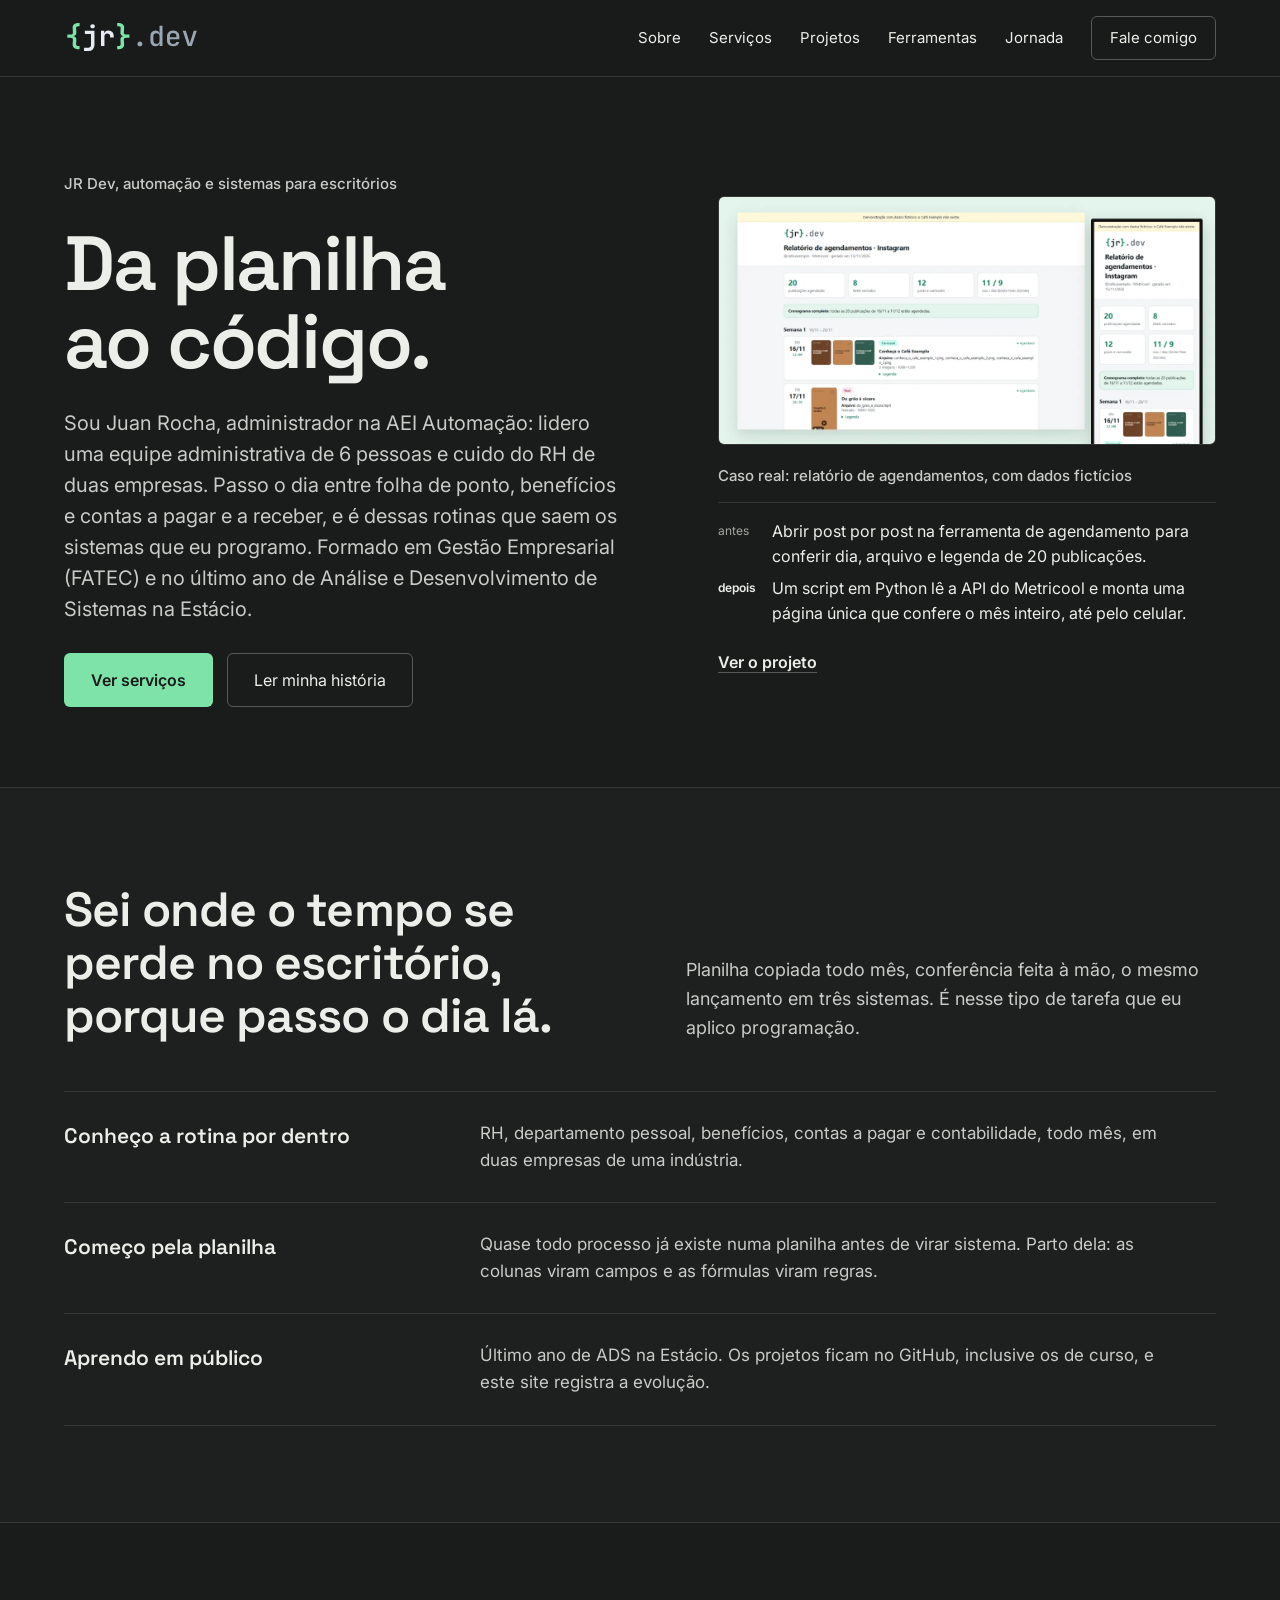
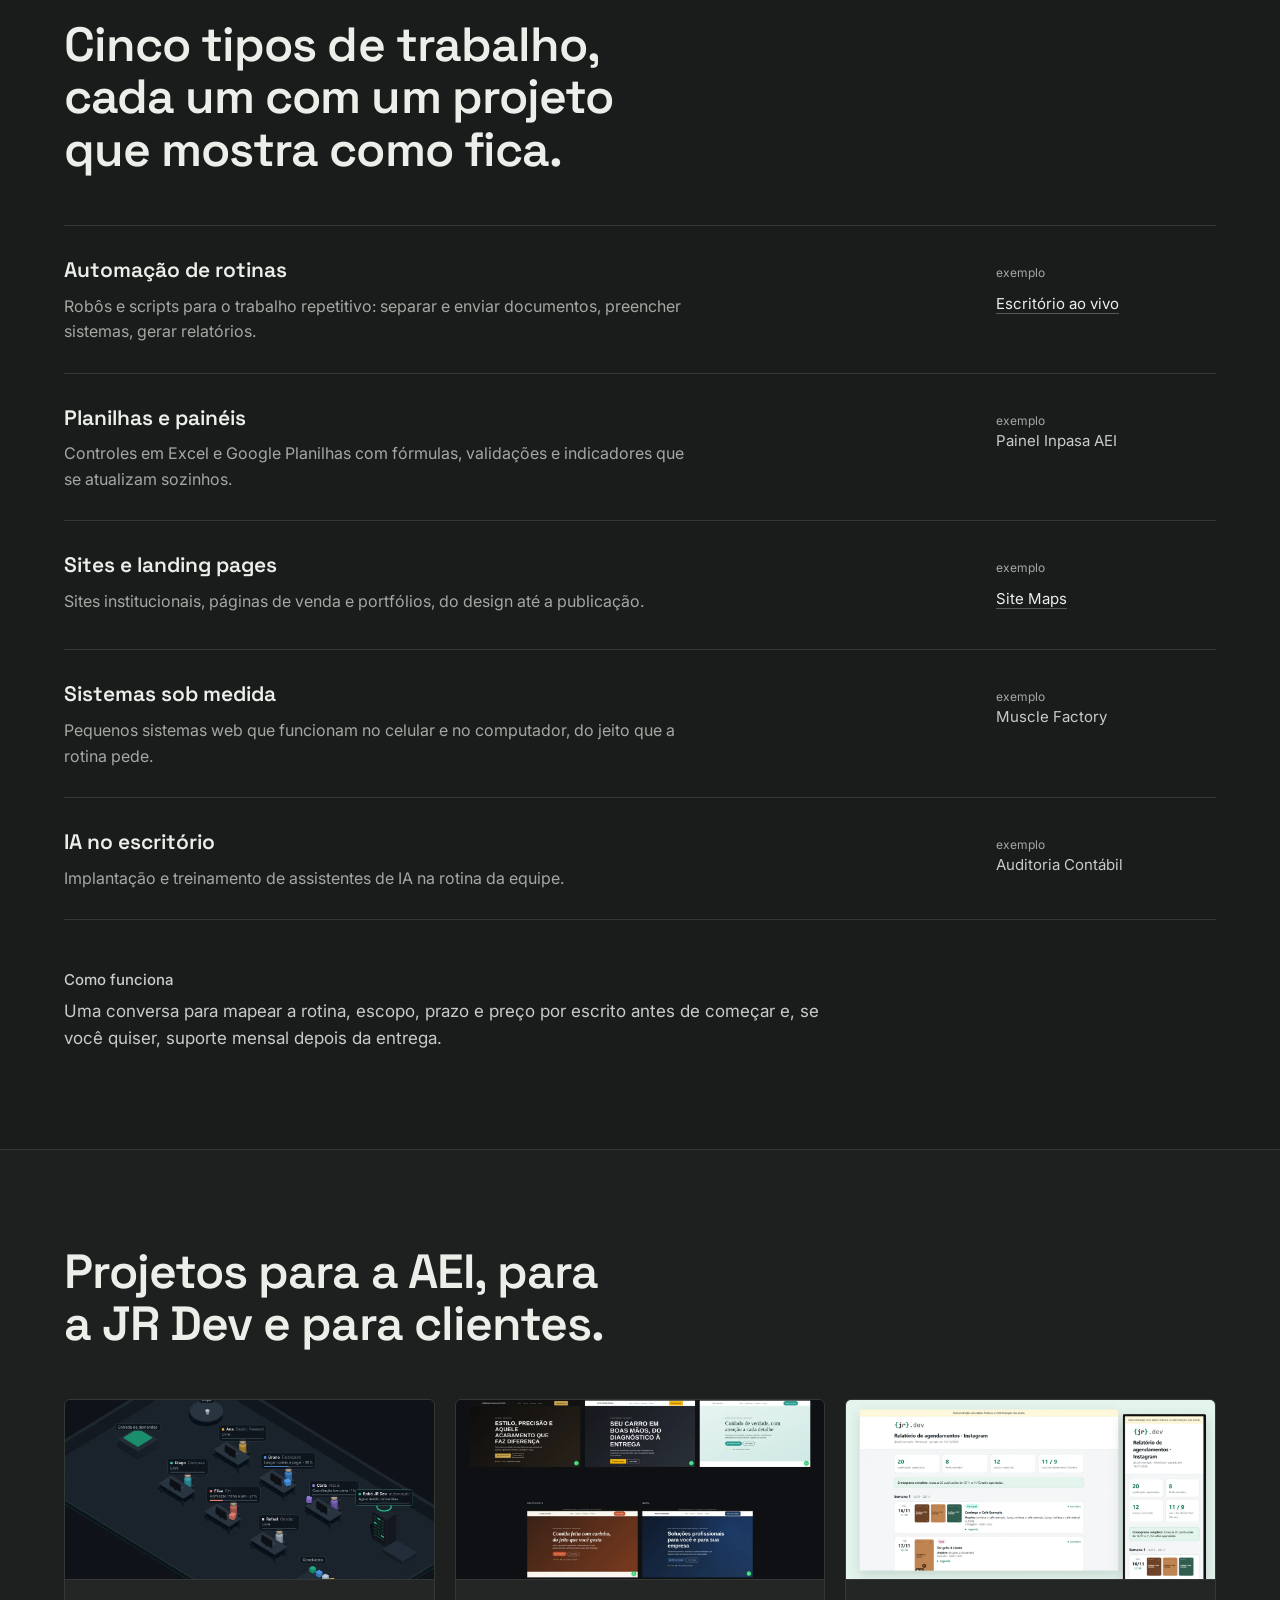
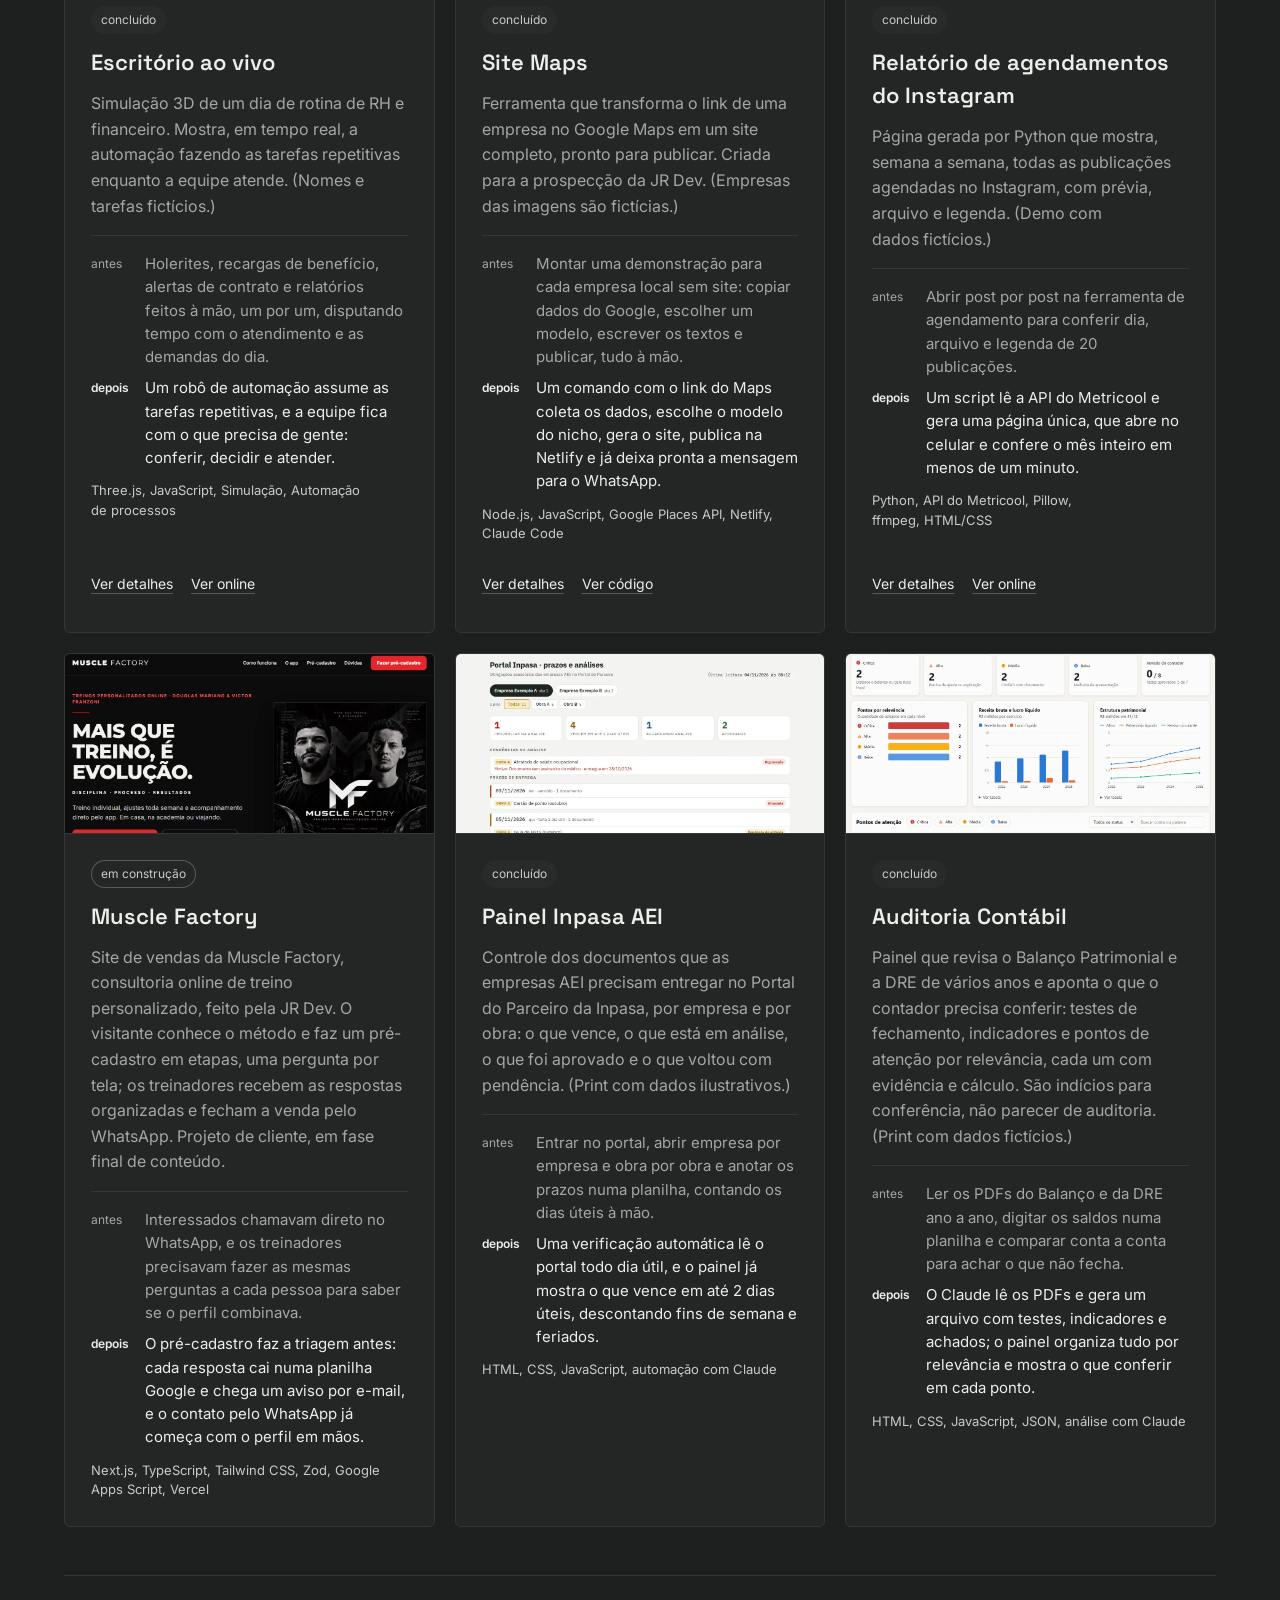
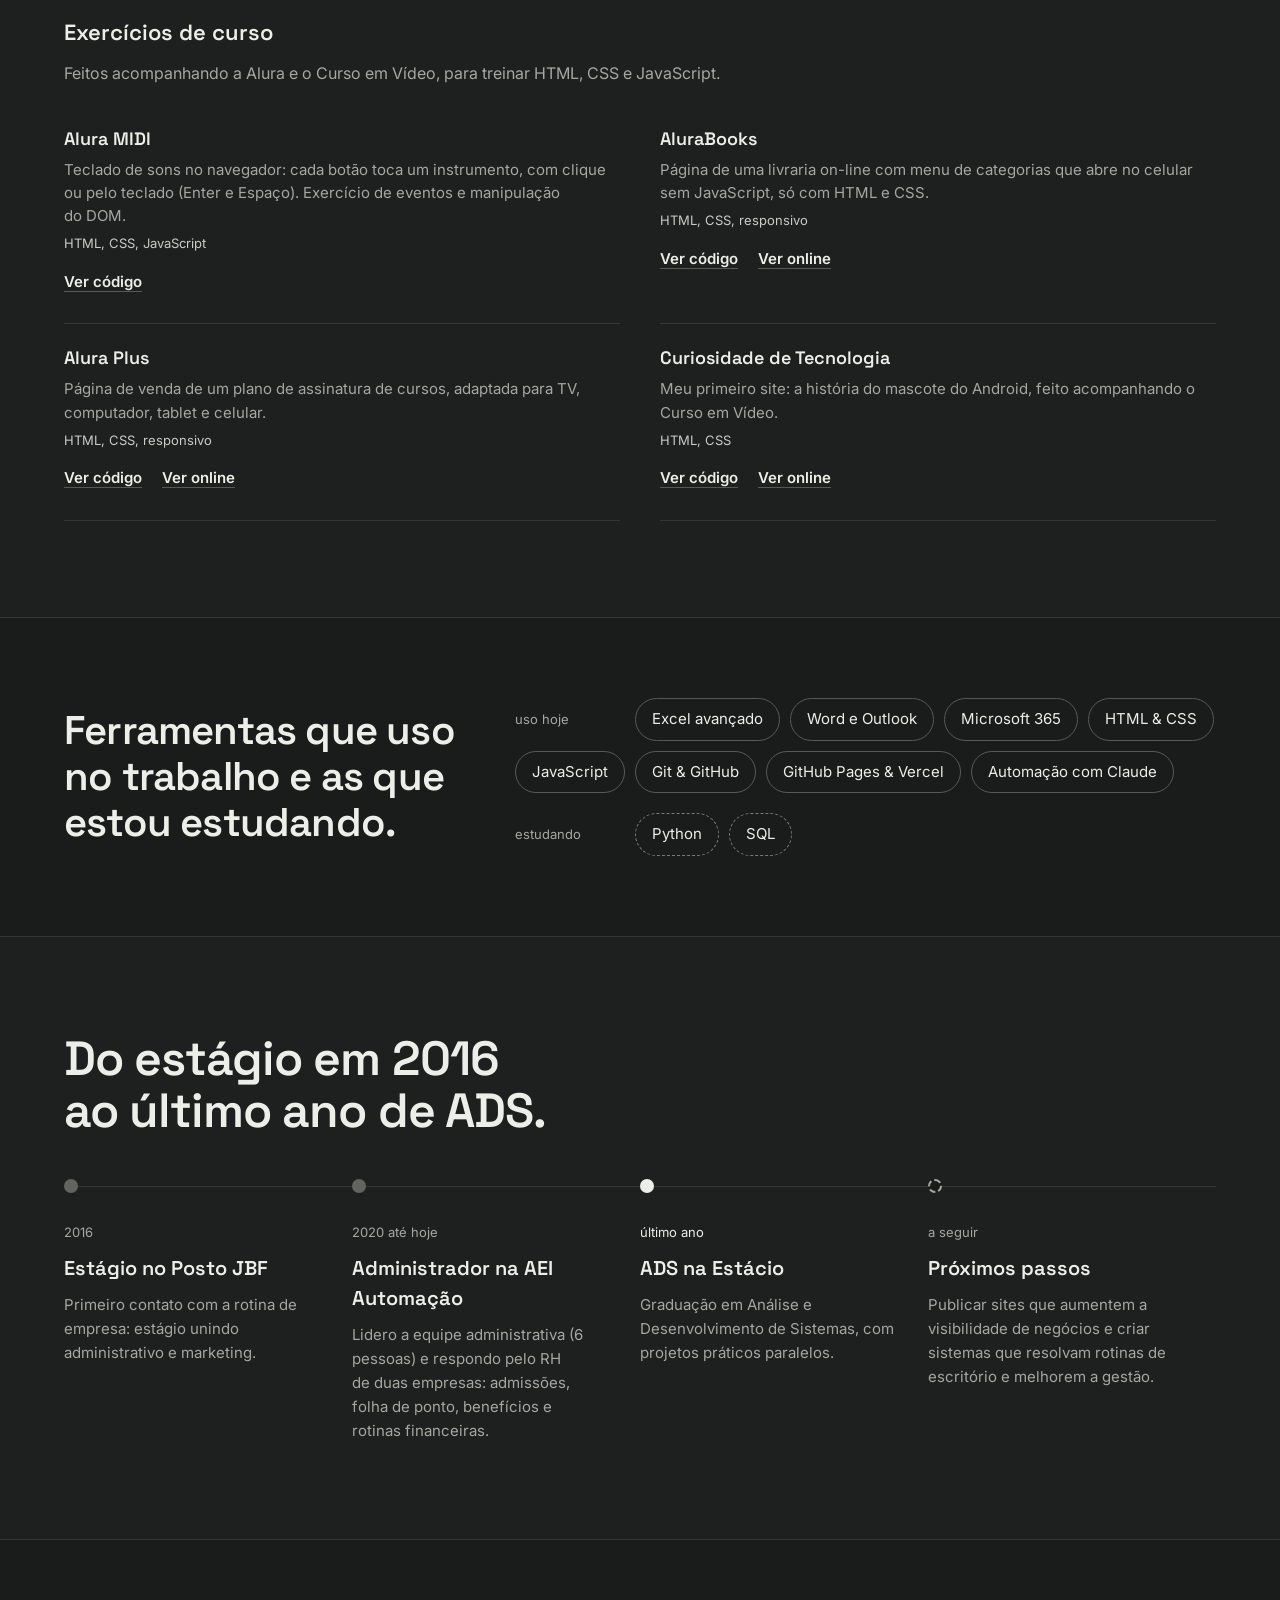
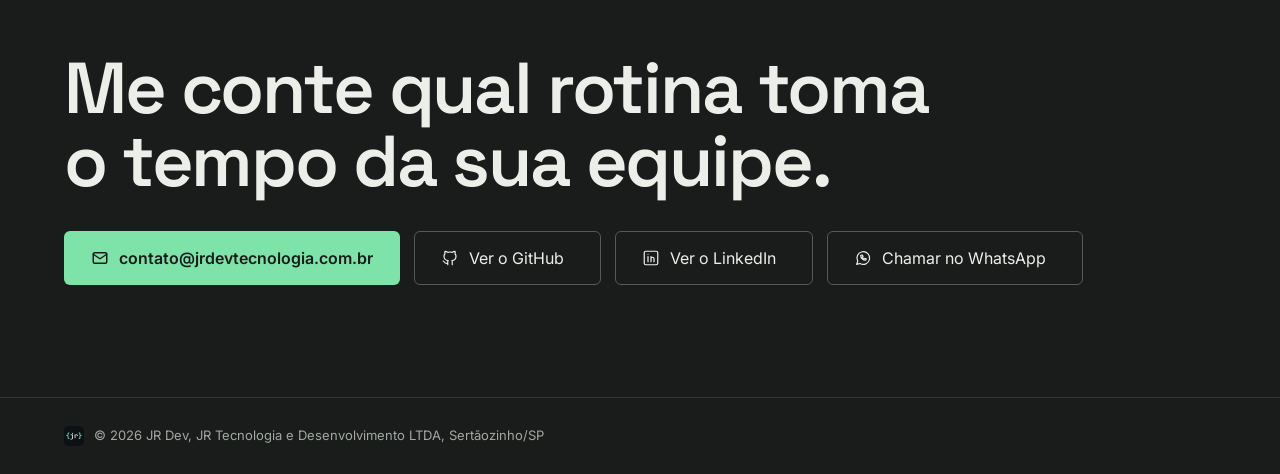
==== commit 4e8264fa: "style: paleta grafite e remove enfeites de template - Fundo grafite neutro no lugar do azul-escuro; " ====
--- a/index.html
+++ b/index.html
@@ -5,7 +5,7 @@
   <meta name="viewport" content="width=device-width, initial-scale=1">
   <title>Juan Rocha · JR Dev — Automação e sistemas</title>
   <meta name="description" content="Automações, sistemas web, sites e planilhas inteligentes para escritórios e pequenas empresas. Da planilha ao código.">
-  <meta name="theme-color" content="#0D1116">
+  <meta name="theme-color" content="#1A1C1B">
 
   <!-- Prévia quando o link é compartilhado (WhatsApp, LinkedIn).
        A imagem precisa de endereço completo (https://...) e ser .png ou .jpg. -->
@@ -79,7 +79,7 @@
     <!-- ================= HERO ================= -->
     <section id="topo" class="container hero" aria-labelledby="hero-title">
       <div class="hero-text">
-        <p class="label">JR Dev · automação e sistemas para escritórios</p>
+        <p class="label">JR Dev, automação e sistemas para escritórios</p>
         <h1 id="hero-title" class="hero-title">Da planilha<br>ao código.</h1>
         <p class="hero-lead">Sou Juan Rocha, administrador na AEI Automação: lidero uma equipe administrativa de 6 pessoas e cuido do RH de duas empresas. Passo o dia entre folha de ponto, benefícios e contas a pagar e a receber, e é dessas rotinas que saem os sistemas que eu programo. Formado em Gestão Empresarial (FATEC) e no último ano de Análise e Desenvolvimento de Sistemas na Estácio.</p>
         <div class="btn-row">
@@ -95,7 +95,7 @@
           <img src="img/relatorio-agendamentos.webp" width="1200" height="600" alt="">
         </a>
         <figcaption class="hero-caso-texto">
-          <p class="label">caso real · relatório de agendamentos · dados fictícios</p>
+          <p class="label">Caso real: relatório de agendamentos, com dados fictícios</p>
           <dl class="antes-depois">
             <dt class="antes-depois-antes">antes</dt>
             <dd>Abrir post por post na ferramenta de agendamento para conferir dia, arquivo e legenda de 20 publicações.</dd>
@@ -112,7 +112,6 @@
       <div class="container section-inner">
         <div class="section-head-split">
           <div class="section-head">
-            <p class="label">01 / sobre</p>
             <h2 id="sobre-title" class="section-title">Sei onde o tempo se perde no escritório, porque passo o dia lá.</h2>
           </div>
           <p>Planilha copiada todo mês, conferência feita à mão, o mesmo lançamento em três sistemas. É nesse tipo de tarefa que eu aplico programação.</p>
@@ -140,14 +139,12 @@
     <section id="servicos" class="section" aria-labelledby="servicos-title">
       <div class="container section-inner">
         <div class="section-head">
-          <p class="label">02 / serviços</p>
           <h2 id="servicos-title" class="section-title">Cinco tipos de trabalho, cada um com um projeto que mostra como fica.</h2>
         </div>
 
-        <!-- Lista numerada: cada serviço aponta um projeto real da seção 03 -->
-        <ol class="servicos">
-          <li class="servico">
-            <span class="servico-num" aria-hidden="true">01</span>
+        <!-- Lista de serviços: cada um aponta um projeto real da seção Projetos -->
+        <ul class="servicos">
+          <li class="servico">
             <div class="servico-texto">
               <h3>Automação de rotinas</h3>
               <p>Robôs e scripts para o trabalho repetitivo: separar e enviar documentos, preencher sistemas, gerar relatórios.</p>
@@ -155,7 +152,6 @@
             <p class="servico-exemplo"><span class="servico-exemplo-rotulo">exemplo</span> <a href="projetos/escritorio-ao-vivo/">Escritório ao vivo</a></p>
           </li>
           <li class="servico">
-            <span class="servico-num" aria-hidden="true">02</span>
             <div class="servico-texto">
               <h3>Planilhas e painéis</h3>
               <p>Controles em Excel e Google Planilhas com fórmulas, validações e indicadores que se atualizam sozinhos.</p>
@@ -163,7 +159,6 @@
             <p class="servico-exemplo"><span class="servico-exemplo-rotulo">exemplo</span> Painel Inpasa AEI</p>
           </li>
           <li class="servico">
-            <span class="servico-num" aria-hidden="true">03</span>
             <div class="servico-texto">
               <h3>Sites e landing pages</h3>
               <p>Sites institucionais, páginas de venda e portfólios, do design até a publicação.</p>
@@ -171,7 +166,6 @@
             <p class="servico-exemplo"><span class="servico-exemplo-rotulo">exemplo</span> <a href="projetos/site-maps/">Site Maps</a></p>
           </li>
           <li class="servico">
-            <span class="servico-num" aria-hidden="true">04</span>
             <div class="servico-texto">
               <h3>Sistemas sob medida</h3>
               <p>Pequenos sistemas web que funcionam no celular e no computador, do jeito que a rotina pede.</p>
@@ -179,17 +173,16 @@
             <p class="servico-exemplo"><span class="servico-exemplo-rotulo">exemplo</span> Muscle Factory</p>
           </li>
           <li class="servico">
-            <span class="servico-num" aria-hidden="true">05</span>
             <div class="servico-texto">
               <h3>IA no escritório</h3>
               <p>Implantação e treinamento de assistentes de IA na rotina da equipe.</p>
             </div>
             <p class="servico-exemplo"><span class="servico-exemplo-rotulo">exemplo</span> Auditoria Contábil</p>
           </li>
-        </ol>
+        </ul>
 
         <!-- Como funciona: uma frase só, no lugar dos três passos -->
-        <p class="processo"><span class="label">como funciona</span> Uma conversa para mapear a rotina, escopo, prazo e preço por escrito antes de começar e, se você quiser, suporte mensal depois da entrega.</p>
+        <p class="processo"><span class="label">Como funciona</span> Uma conversa para mapear a rotina, escopo, prazo e preço por escrito antes de começar e, se você quiser, suporte mensal depois da entrega.</p>
       </div>
     </section>
 
@@ -197,8 +190,7 @@
     <section id="projetos" class="section section--alt" aria-labelledby="projetos-title">
       <div class="container section-inner">
         <div class="section-head">
-          <p class="label">03 / projetos</p>
-          <h2 id="projetos-title" class="section-title">O que já construí enquanto aprendo.</h2>
+          <h2 id="projetos-title" class="section-title">Projetos para a AEI, para a JR Dev e para clientes.</h2>
         </div>
 
         <!-- Os cards são criados pelo js/main.js a partir de data/projetos.js.
@@ -219,15 +211,14 @@
     <section id="ferramentas" class="section" aria-labelledby="ferramentas-title">
       <div class="container tools">
         <div class="section-head">
-          <p class="label">04 / ferramentas</p>
-          <h2 id="ferramentas-title" class="section-title">O que já uso e o que estou estudando.</h2>
+          <h2 id="ferramentas-title" class="section-title">Ferramentas que uso no trabalho e as que estou estudando.</h2>
         </div>
 
         <div class="chip-groups">
           <ul class="chip-row" aria-label="Uso hoje">
             <li class="chip-row-label" aria-hidden="true">uso hoje</li>
             <li class="chip chip--uso">Excel avançado</li>
-            <li class="chip chip--uso">Word · Outlook</li>
+            <li class="chip chip--uso">Word e Outlook</li>
             <li class="chip chip--uso">Microsoft 365</li>
             <li class="chip chip--uso">HTML &amp; CSS</li>
             <li class="chip chip--uso">JavaScript</li>
@@ -248,8 +239,7 @@
     <section id="jornada" class="section section--alt" aria-labelledby="jornada-title">
       <div class="container section-inner">
         <div class="section-head">
-          <p class="label">05 / jornada</p>
-          <h2 id="jornada-title" class="section-title">Um commit de cada vez.</h2>
+          <h2 id="jornada-title" class="section-title">Do estágio em 2016 ao último ano de ADS.</h2>
         </div>
 
         <!-- Classes: (nada) = passado · --atual = agora · --proximo = futuro -->
@@ -260,17 +250,17 @@
             <p>Primeiro contato com a rotina de empresa: estágio unindo administrativo e marketing.</p>
           </li>
           <li class="timeline-item">
-            <p class="when">2020 — hoje</p>
-            <h3>Administrador · AEI Automação</h3>
+            <p class="when">2020 até hoje</p>
+            <h3>Administrador na AEI Automação</h3>
             <p>Lidero a equipe administrativa (6 pessoas) e respondo pelo RH de duas empresas: admissões, folha de ponto, benefícios e rotinas financeiras.</p>
           </li>
           <li class="timeline-item timeline-item--atual">
             <p class="when">último ano</p>
-            <h3>ADS · Estácio</h3>
+            <h3>ADS na Estácio</h3>
             <p>Graduação em Análise e Desenvolvimento de Sistemas, com projetos práticos paralelos.</p>
           </li>
           <li class="timeline-item timeline-item--proximo">
-            <p class="when">em busca de novos desafios</p>
+            <p class="when">a seguir</p>
             <h3>Próximos passos</h3>
             <p>Publicar sites que aumentem a visibilidade de negócios e criar sistemas que resolvam rotinas de escritório e melhorem a gestão.</p>
           </li>
@@ -281,8 +271,7 @@
     <!-- ================= 06 CONTATO ================= -->
     <section id="contato" class="section" aria-labelledby="contato-title">
       <div class="container contact">
-        <p class="label">06 / contato</p>
-        <h2 id="contato-title" class="contact-title">Me conte qual rotina toma o tempo da <span class="highlight">sua equipe.</span></h2>
+        <h2 id="contato-title" class="contact-title">Me conte qual rotina toma o tempo da sua equipe.</h2>
         <div class="btn-row">
           <!-- O e-mail é trocado em um lugar só: EMAIL_CONTATO, no js/main.js -->
           <a class="btn btn-primary" href="mailto:contato@jrdevtecnologia.com.br" data-email>
@@ -313,9 +302,8 @@
     <div class="container footer-inner">
       <span class="footer-brand">
         <img src="assets/brand/jrdev-simbolo.svg" alt="" width="20" height="20">
-        <span>© <span id="ano">2026</span> JR Dev · JR Tecnologia e Desenvolvimento LTDA · Sertãozinho/SP</span>
+        <span>© <span id="ano">2026</span> JR Dev, JR Tecnologia e Desenvolvimento LTDA, Sertãozinho/SP</span>
       </span>
-      <span>feito à mão, um commit de cada vez</span>
     </div>
   </footer>
 
--- a/css/style.css
+++ b/css/style.css
@@ -11,8 +11,20 @@
    (carregado antes deste arquivo no HTML). Aqui só damos "apelidos"
    a essas variáveis, para o resto do CSS continuar igual.
    Regra da marca: nada de cor solta (#...) — tudo sai de tokens.css.
-   color-mix() mistura duas cores da marca para criar um tom do meio. */
+   color-mix() mistura duas cores da marca para criar um tom do meio.
+
+   PALETA GRAFITE (25/11/2026): o tokens.css continua intacto; aqui só
+   trocamos o fundo azulado (o mesmo do GitHub) por um grafite neutro.
+   Como este arquivo carrega depois, estes valores vencem os do tokens.css.
+   O verde-menta da marca fica só no logo e no botão principal. */
 :root {
+  --fundo: #1A1C1B;        /* grafite */
+  --superficie: #232624;   /* cartões */
+  --linha: #343835;        /* divisórias */
+  --texto: #ECEEEA;
+  --texto-suave: #A3A8A3;
+  --sobre-menta: #1A1C1B;  /* texto em cima do botão verde */
+
   /* fundos */
   --bg: var(--fundo);
   --bg-alt: color-mix(in srgb, var(--fundo) 60%, var(--superficie)); /* seções alternadas */
@@ -96,7 +108,7 @@
 }
 
 a:hover {
-  color: var(--accent);
+  color: var(--text);
 }
 
 /* Foco visível só para quem navega pelo teclado */
@@ -214,7 +226,9 @@
 
 /* Link da seção visível na tela (marcado pelo main.js) */
 .nav-links a[aria-current="true"] {
-  color: var(--accent);
+  color: var(--text);
+  text-decoration: underline;
+  text-underline-offset: 8px;
 }
 
 /* Em telas médias, menos espaço entre os links para tudo caber */
@@ -224,17 +238,17 @@
 
 .btn-pill {
   padding: 10px 18px;
-  border: 1px solid var(--accent);
+  border: 1px solid var(--border-strong);
   border-radius: var(--radius-btn);
-  color: var(--accent);
+  color: var(--text);
   min-height: 44px;
   display: inline-flex;
   align-items: center;
 }
 
 .btn-pill:hover {
-  background: var(--accent);
-  color: var(--sobre-menta);
+  border-color: var(--text-muted);
+  background: var(--surface);
 }
 
 /* Botão hambúrguer: escondido no desktop */
@@ -253,8 +267,8 @@
 }
 
 .nav-toggle:hover {
-  border-color: var(--accent);
-  color: var(--accent);
+  border-color: var(--text-muted);
+  color: var(--text);
 }
 
 /* ---------- 5. HERO ---------- */
@@ -339,10 +353,13 @@
   color: var(--text-soft);
 }
 
+/* Rótulo curto (hero, caso real, "Como funciona"): texto comum,
+   sem fonte mono nem cor de destaque */
 .label {
-  font-family: var(--font-mono);
-  font-size: 14px;
-  color: var(--accent);
+  font-family: var(--font-sans);
+  font-size: 15px;
+  font-weight: 500;
+  color: var(--text-soft);
 }
 
 .section-title {
@@ -439,7 +456,7 @@
 
 .code-window-bar .filename {
   margin-left: 10px;
-  font-family: var(--font-mono);
+  font-family: var(--font-sans);
   font-size: 13px;
   color: var(--text-muted);
 }
@@ -447,7 +464,7 @@
 .code-window pre {
   margin: 0;
   padding: 24px;
-  font-family: var(--font-mono);
+  font-family: var(--font-sans);
   font-size: 15px;
   line-height: 1.8;
   color: var(--text);
@@ -522,7 +539,7 @@
   display: flex;
   align-items: center;
   justify-content: center;
-  font-family: var(--font-mono);
+  font-family: var(--font-sans);
   font-size: 13px;
   color: var(--text-muted);
 }
@@ -571,7 +588,7 @@
 }
 
 .antes-depois dt {
-  font-family: var(--font-mono);
+  font-family: var(--font-sans);
   font-size: 12px;
   padding-top: 3px; /* alinha o rótulo com a 1ª linha do texto */
 }
@@ -579,11 +596,11 @@
 .antes-depois dd { margin: 0; }
 
 .antes-depois-antes { color: var(--text-muted); }
-.antes-depois-depois { color: var(--accent); }
+.antes-depois-depois { color: var(--text); font-weight: 600; }
 .antes-depois-depois + dd { color: var(--text); }
 
 .project-body .tech {
-  font-family: var(--font-mono);
+  font-family: var(--font-sans);
   font-size: 13px;
   color: var(--text-soft);
 }
@@ -594,7 +611,7 @@
   gap: 18px;
   margin-top: auto; /* empurra os links para o fim do card */
   padding-top: 6px;
-  font-family: var(--font-mono);
+  font-family: var(--font-sans);
   font-size: 14px;
 }
 
@@ -603,17 +620,19 @@
   display: inline-flex;
   align-items: center;
   gap: 6px;
-  color: var(--accent);
+  color: var(--text);
+  text-decoration: underline;
+  text-decoration-color: var(--border-strong);
+  text-underline-offset: 4px;
 }
 
 .project-links a:hover {
-  text-decoration: underline;
-  text-underline-offset: 4px;
+  text-decoration-color: var(--text);
 }
 
 .projects-message {
   color: var(--text-muted);
-  font-family: var(--font-mono);
+  font-family: var(--font-sans);
   font-size: 14px;
 }
 
@@ -666,7 +685,7 @@
 }
 
 .curso .curso-tech {
-  font-family: var(--font-mono);
+  font-family: var(--font-sans);
   font-size: 13px;
   color: var(--text-soft);
 }
@@ -682,22 +701,25 @@
   display: inline-flex;
   align-items: center;
   font-weight: 600;
-  color: var(--accent);
-}
-
-.curso-links a:hover { text-decoration: underline; }
+  color: var(--text);
+  text-decoration: underline;
+  text-decoration-color: var(--border-strong);
+  text-underline-offset: 4px;
+}
+
+.curso-links a:hover { text-decoration-color: var(--text); }
 
 /* Selos de status */
 .badge {
   align-self: flex-start;
-  font-family: var(--font-mono);
+  font-family: var(--font-sans);
   font-size: 12px;
   padding: 5px 10px;
   border-radius: 999px;
 }
 
-.badge--concluido  { background: var(--menta-fundo); color: var(--menta); }
-.badge--construcao { background: transparent; color: var(--menta); box-shadow: inset 0 0 0 1px var(--menta); }
+.badge--concluido  { background: var(--surface-2); color: var(--text-soft); }
+.badge--construcao { background: transparent; color: var(--text-soft); box-shadow: inset 0 0 0 1px var(--border-strong); }
 .badge--ideia      { background: var(--marca-texto); color: var(--texto); }
 .badge--pessoal    { background: var(--apoio-azul-fundo); color: var(--apoio-azul); }
 
@@ -741,7 +763,7 @@
 
 .chip-row-label {
   width: 110px;
-  font-family: var(--font-mono);
+  font-family: var(--font-sans);
   font-size: 13px;
   color: var(--text-muted);
 }
@@ -752,7 +774,7 @@
   font-size: 15px;
 }
 
-.chip--uso       { border: 1px solid var(--accent); }
+.chip--uso       { border: 1px solid var(--border-strong); }
 .chip--estudando { border: 1px dashed var(--border-dashed); }
 
 /* Serviços: os cartões reaproveitam .card; aqui só a faixa "Como funciona" */
@@ -785,7 +807,7 @@
 
 /* Número do passo em mono: 01, 02, 03 */
 .step-num {
-  font-family: var(--font-mono);
+  font-family: var(--font-sans);
   font-size: 14px;
   color: var(--accent);
 }
@@ -845,10 +867,13 @@
   display: inline-flex;
   align-items: center;
   font-weight: 600;
-  color: var(--accent);
-}
-
-.hero-caso-link:hover { text-decoration: underline; }
+  color: var(--text);
+  text-decoration: underline;
+  text-decoration-color: var(--border-strong);
+  text-underline-offset: 4px;
+}
+
+.hero-caso-link:hover { text-decoration-color: var(--text); }
 
 /* Sobre: três pontos em linhas, separados por um fio (sem cards).
    No computador: título à esquerda, texto à direita. */
@@ -876,7 +901,7 @@
   max-width: 62ch;
 }
 
-/* Serviços: lista numerada; cada linha = número | texto | exemplo real */
+/* Serviços: lista; cada linha = texto | exemplo real */
 .servicos {
   list-style: none;
   margin: 0;
@@ -886,19 +911,13 @@
 
 .servico {
   display: grid;
-  grid-template-columns: 48px minmax(0, 1fr) minmax(0, 220px);
+  grid-template-columns: minmax(0, 1fr) minmax(0, 220px);
   gap: 12px 32px;
   align-items: baseline;
   padding: 28px 0;
   border-top: 1px solid var(--border);
 }
 
-.servico-num {
-  font-family: var(--font-mono);
-  font-size: 14px;
-  color: var(--accent);
-}
-
 .servico-texto {
   display: flex;
   flex-direction: column;
@@ -920,17 +939,20 @@
 }
 
 .servico-exemplo a {
-  color: var(--accent);
+  color: var(--text);
+  text-decoration: underline;
+  text-decoration-color: var(--border-strong);
+  text-underline-offset: 4px;
   display: inline-flex;
   align-items: center;
   min-height: 44px;
 }
 
-.servico-exemplo a:hover { text-decoration: underline; }
+.servico-exemplo a:hover { text-decoration-color: var(--text); }
 
 .servico-exemplo-rotulo {
   display: block;
-  font-family: var(--font-mono);
+  font-family: var(--font-sans);
   font-size: 12px;
   color: var(--text-muted);
 }
@@ -982,19 +1004,19 @@
   background: var(--dot);
 }
 
-.timeline-item--atual::before  { background: var(--accent); }
+.timeline-item--atual::before  { background: var(--text); }
 .timeline-item--proximo::before {
   background: var(--bg);
-  border: 2px dashed var(--accent);
+  border: 2px dashed var(--text-muted);
 }
 
 .timeline-item .when {
-  font-family: var(--font-mono);
+  font-family: var(--font-sans);
   font-size: 13px;
   color: var(--text-muted);
 }
 
-.timeline-item--atual .when { color: var(--accent); }
+.timeline-item--atual .when { color: var(--text); }
 
 .timeline-item h3 { font-size: 20px; }
 
@@ -1021,7 +1043,6 @@
   max-width: 900px;
 }
 
-.contact-title .highlight { color: var(--accent); }
 
 .site-footer {
   border-top: 1px solid var(--border);
@@ -1047,7 +1068,7 @@
   gap: 12px;
   padding-top: 28px;
   padding-bottom: 28px;
-  font-family: var(--font-mono);
+  font-family: var(--font-sans);
   font-size: 13px;
   color: var(--text-muted);
 }
@@ -1092,8 +1113,7 @@
 
   /* Linhas do Sobre e dos Serviços viram uma coluna só no celular */
   .linha { grid-template-columns: 1fr; padding: 24px 0; }
-  .servico { grid-template-columns: 32px minmax(0, 1fr); padding: 24px 0; }
-  .servico-exemplo { grid-column: 2; }
+  .servico { grid-template-columns: 1fr; padding: 24px 0; }
 
   .chip-row-label { width: 100%; }
 
